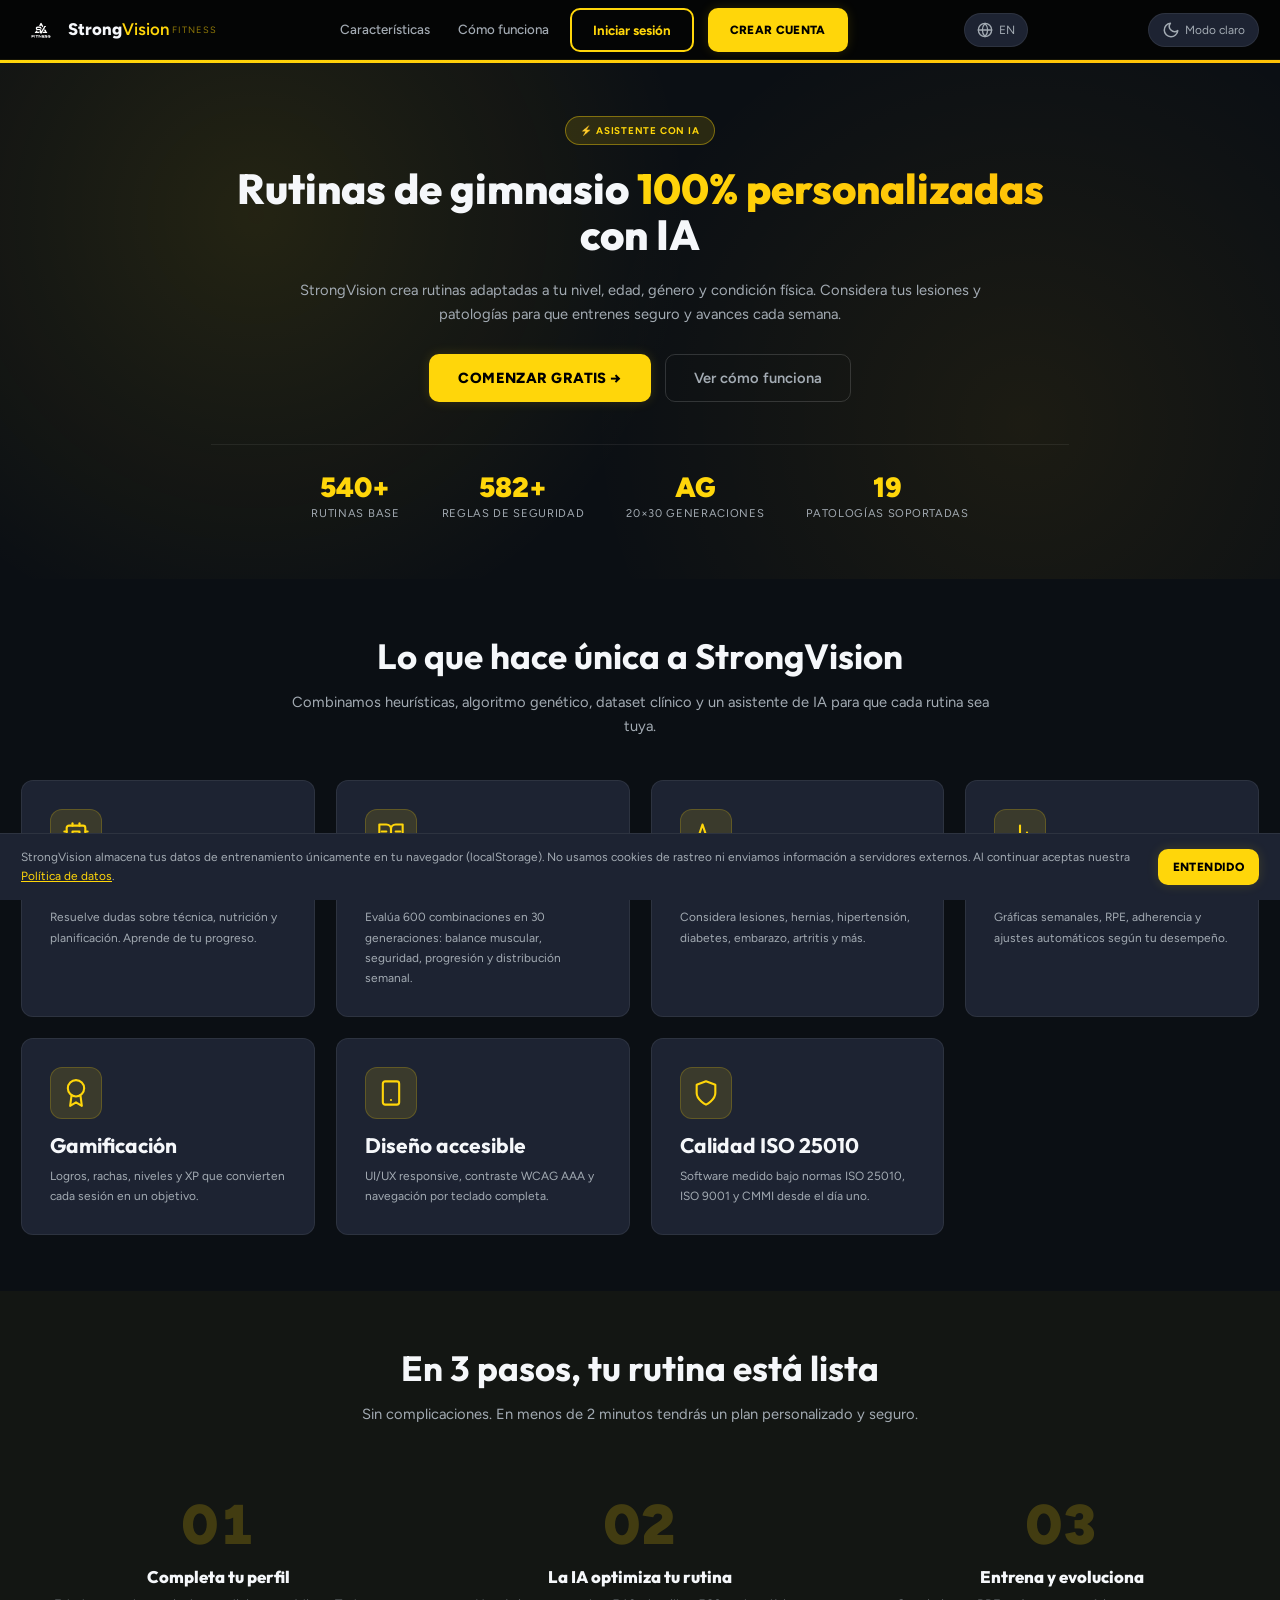
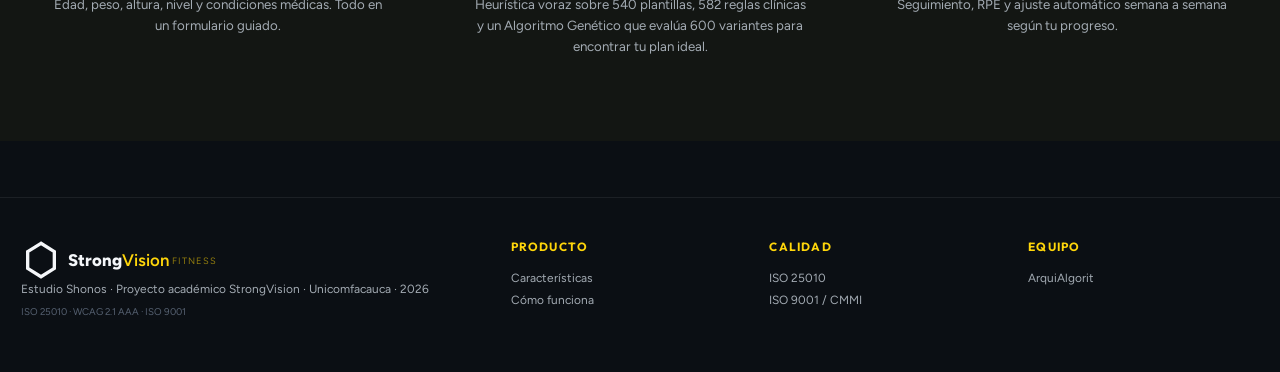
==== pages/entrenamiento.html @ 5ed9fb37 "feat: StrongVision v1.1" ====
﻿<!DOCTYPE html>
<html lang="es" data-theme="dark">
<head>
    <meta charset="UTF-8">
    <script>try{var t=localStorage.getItem('sv-theme');if(t)document.documentElement.setAttribute('data-theme',t);}catch(e){}</script>
    <meta name="viewport" content="width=device-width, initial-scale=1.0">
    <title>Entrenar - StrongVision</title>
    <link rel="stylesheet" href="../css/styles.css">
    <link rel="stylesheet" href="../css/auth.css">
    <link rel="stylesheet" href="../css/dashboard.css">
    <link rel="stylesheet" href="../css/gym-bg.css">
    <meta name="theme-color" content="#0D0D0D">
    <link rel="manifest" href="../manifest.json">
    <link rel="preconnect" href="https://fonts.googleapis.com">
    <link rel="preconnect" href="https://fonts.gstatic.com" crossorigin>
    <link href="https://fonts.googleapis.com/css2?family=Outfit:wght@400;500;600;700;800;900&family=Figtree:wght@400;500;600;700&display=swap" rel="stylesheet">
</head>
<body class="app-body workout-page">
    <!-- Gym background slideshow — consistent with all app pages -->
    <div id="dash-bg">
        <div class="dbg-overlay"></div>
    </div>

    <!-- Training background slideshow — activo solo durante sesión de entrenamiento -->
    <div id="training-bg">
        <div class="trbg-overlay"></div>
    </div>

    <!-- Topbar exclusivo del modo entrenamiento -->
    <div id="workout-topbar">
        <div class="wt-brand">
            <img src="../images/SV_Fitness_white.png" alt="StrongVision" class="wt-logo">
        </div>
        <div id="wtProgress" class="wt-progress"></div>
        <button class="wt-exit-btn" onclick="salirModoWorkout()">
            <svg width="14" height="14" viewBox="0 0 24 24" fill="none" stroke="currentColor" stroke-width="2.5" stroke-linecap="round" stroke-linejoin="round"><line x1="18" y1="6" x2="6" y2="18"/><line x1="6" y1="6" x2="18" y2="18"/></svg>
            Salir
        </button>
    </div>

    <a href="#main-content" class="skip-link">Saltar al contenido principal</a>
    <button id="sidebarToggle" onclick="toggleSidebar()" aria-label="Abrir menú lateral" style="display:none;position:fixed;top:14px;left:14px;z-index:70;width:40px;height:40px;background:var(--surface);border:1px solid var(--border);border-radius:10px;align-items:center;justify-content:center;flex-direction:column;gap:5px;cursor:pointer;">
        <span style="width:18px;height:2px;background:var(--t1);border-radius:1px;display:block;"></span>
        <span style="width:18px;height:2px;background:var(--t1);border-radius:1px;display:block;"></span>
        <span style="width:18px;height:2px;background:var(--t1);border-radius:1px;display:block;"></span>
    </button>
    <aside class="sidebar" id="sidebar">
        <a href="../index.html" class="sb-logo" aria-label="Inicio StrongVision">
            <img src="../images/SV_Fitness_white.png" alt="StrongVision" class="sb-logo-img">
        </a>
        <nav class="sb-nav" aria-label="Menú principal">
            <a href="dashboard.html" class="nav-item"><span class="nav-icon"><svg width="16" height="16" viewBox="0 0 24 24" fill="none" stroke="currentColor" stroke-width="2" stroke-linecap="round" stroke-linejoin="round"><path d="M3 9l9-7 9 7v11a2 2 0 0 1-2 2H5a2 2 0 0 1-2-2z"/><polyline points="9 22 9 12 15 12 15 22"/></svg></span> Inicio</a>
            <a href="rutina.html" class="nav-item"><span class="nav-icon"><svg width="16" height="16" viewBox="0 0 24 24" fill="none" stroke="currentColor" stroke-width="2" stroke-linecap="round" stroke-linejoin="round"><rect x="3" y="3" width="7" height="7" rx="1"/><rect x="14" y="3" width="7" height="7" rx="1"/><rect x="14" y="14" width="7" height="7" rx="1"/><rect x="3" y="14" width="7" height="7" rx="1"/></svg></span> Rutina</a>
            <a href="entrenamiento.html" class="nav-item active"><span class="nav-icon"><svg width="16" height="16" viewBox="0 0 24 24" fill="none" stroke="currentColor" stroke-width="2" stroke-linecap="round" stroke-linejoin="round"><polygon points="13 2 3 14 12 14 11 22 21 10 12 10 13 2"/></svg></span> Entrenar</a>
            <a href="progreso.html" class="nav-item"><span class="nav-icon"><svg width="16" height="16" viewBox="0 0 24 24" fill="none" stroke="currentColor" stroke-width="2" stroke-linecap="round" stroke-linejoin="round"><polyline points="22 12 18 12 15 21 9 3 6 12 2 12"/></svg></span> Progreso</a>
            <a href="biblioteca.html" class="nav-item"><span class="nav-icon"><svg width="16" height="16" viewBox="0 0 24 24" fill="none" stroke="currentColor" stroke-width="2" stroke-linecap="round" stroke-linejoin="round"><path d="M2 3h6a4 4 0 0 1 4 4v14a3 3 0 0 0-3-3H2z"/><path d="M22 3h-6a4 4 0 0 0-4 4v14a3 3 0 0 1 3-3h7z"/></svg></span> Biblioteca</a>
            <a href="admin.html" class="nav-item admin-only-link" style="display:none"><span class="nav-icon"><svg width="16" height="16" viewBox="0 0 24 24" fill="none" stroke="currentColor" stroke-width="2" stroke-linecap="round" stroke-linejoin="round"><path d="M12 22s8-4 8-10V5l-8-3-8 3v7c0 6 8 10 8 10z"/></svg></span> Admin</a>
        </nav>
        <div class="sb-footer">
            <div class="user-row" onclick="window.location='mi-cuenta.html'" role="button" tabindex="0">
                <div class="u-avatar"><span id="avatarLetter">U</span></div>
                <div class="u-info">
                    <div class="u-name" id="sidebarUserName">Usuario</div>
                    <div class="u-role">Ver perfil</div>
                </div>
                <span class="u-chev" aria-hidden="true">▾</span>
            </div>
        </div>
    </aside>
    <div class="app-main">
        <header class="app-topbar">
            <div class="tb-left">
                <h1 id="pageTitle">Entrenar</h1>
            </div>
            <div class="tb-right">
                <button class="theme-btn" onclick="toggleTheme()" aria-label="Cambiar tema">
                    <span id="themeIcon"><svg xmlns="http://www.w3.org/2000/svg" width="18" height="18" viewBox="0 0 24 24" fill="none" stroke="currentColor" stroke-width="2" stroke-linecap="round" stroke-linejoin="round"><path d="M21 12.79A9 9 0 1 1 11.21 3 7 7 0 0 0 21 12.79z"/></svg></span>
                    <span id="themeLabel">Modo claro</span>
                </button>
                <div class="notif-btn" aria-label="Notificaciones"><svg xmlns="http://www.w3.org/2000/svg" width="18" height="18" viewBox="0 0 24 24" fill="none" stroke="currentColor" stroke-width="2" stroke-linecap="round" stroke-linejoin="round"><path d="M18 8A6 6 0 0 0 6 8c0 7-3 9-3 9h18s-3-2-3-9"/><path d="M13.73 21a2 2 0 0 1-3.46 0"/></svg><span class="notif-dot" aria-hidden="true"></span></div>
                <div class="user-menu">
                    <div class="tb-avatar" id="userAvatar" aria-haspopup="true" aria-expanded="false" aria-label="Menú de usuario" style="cursor:pointer;">U</div>
                    <div class="user-dropdown" id="userDropdown" role="menu">
                        <a href="mi-cuenta.html" role="menuitem"><svg width="14" height="14" viewBox="0 0 24 24" fill="none" stroke="currentColor" stroke-width="2" stroke-linecap="round" stroke-linejoin="round"><path d="M20 21v-2a4 4 0 0 0-4-4H8a4 4 0 0 0-4 4v2"/><circle cx="12" cy="7" r="4"/></svg> Mi perfil</a>
                        <a href="logros.html" role="menuitem"><svg width="14" height="14" viewBox="0 0 24 24" fill="none" stroke="currentColor" stroke-width="2" stroke-linecap="round" stroke-linejoin="round"><circle cx="12" cy="8" r="6"/><path d="M15.477 12.89L17 22l-5-3-5 3 1.523-9.11"/></svg> Mis logros</a>
                        <a href="ajustes.html" role="menuitem"><svg width="14" height="14" viewBox="0 0 24 24" fill="none" stroke="currentColor" stroke-width="2" stroke-linecap="round" stroke-linejoin="round"><circle cx="12" cy="12" r="3"/><path d="M19.4 15a1.65 1.65 0 0 0 .33 1.82l.06.06a2 2 0 0 1-2.83 2.83l-.06-.06a1.65 1.65 0 0 0-1.82-.33 1.65 1.65 0 0 0-1 1.51V21a2 2 0 0 1-4 0v-.09A1.65 1.65 0 0 0 9 19.4a1.65 1.65 0 0 0-1.82.33l-.06.06a2 2 0 0 1-2.83-2.83l.06-.06A1.65 1.65 0 0 0 4.68 15a1.65 1.65 0 0 0-1.51-1H3a2 2 0 0 1 0-4h.09A1.65 1.65 0 0 0 4.6 9a1.65 1.65 0 0 0-.33-1.82l-.06-.06a2 2 0 0 1 2.83-2.83l.06.06A1.65 1.65 0 0 0 9 4.68a1.65 1.65 0 0 0 1-1.51V3a2 2 0 0 1 4 0v.09a1.65 1.65 0 0 0 1 1.51 1.65 1.65 0 0 0 1.82-.33l.06-.06a2 2 0 0 1 2.83 2.83l-.06.06A1.65 1.65 0 0 0 19.4 9a1.65 1.65 0 0 0 1.51 1H21a2 2 0 0 1 0 4h-.09a1.65 1.65 0 0 0-1.51 1z"/></svg> Ajustes</a>
                        <a href="admin.html" class="admin-only-link" style="display:none" role="menuitem"><svg width="14" height="14" viewBox="0 0 24 24" fill="none" stroke="currentColor" stroke-width="2" stroke-linecap="round" stroke-linejoin="round"><path d="M12 22s8-4 8-10V5l-8-3-8 3v7c0 6 8 10 8 10z"/></svg> Panel Admin</a>
                        <hr>
                        <button class="danger" onclick="cerrarSesionApp()" role="menuitem"><svg width="14" height="14" viewBox="0 0 24 24" fill="none" stroke="currentColor" stroke-width="2" stroke-linecap="round" stroke-linejoin="round"><path d="M9 21H5a2 2 0 0 1-2-2V5a2 2 0 0 1 2-2h4"/><polyline points="16 17 21 12 16 7"/><line x1="21" y1="12" x2="9" y2="12"/></svg> Cerrar sesión</button>
                    </div>
                </div>
            </div>
        </header>
    <main id="main-content" class="page-container">

        <div id="sinRutinaScreen" class="card" style="display:none;">
            <div class="empty-state">
                <div class="icon">💪</div>
                <h3>Aún no tienes una rutina</h3>
                <p>Genera tu rutina personalizada para empezar a entrenar.</p>
                <a href="rutina.html" class="btn btn-primary">Generar rutina</a>
            </div>
        </div>

        <div id="seleccionScreen" style="display:none;">
            <div class="sel-header">
                <h1 class="sel-title">Selecciona tu sesión</h1>
                <p class="sel-sub">Elige el día que quieres entrenar hoy</p>
            </div>
            <div id="diasSeleccion"></div>
        </div>

        <div id="previaScreen" class="card training-screen" style="display:none;">
            <!-- Encabezado centrado -->
            <div class="prev-hdr">
                <h1 id="previaTitulo">Día 1 - Pecho + Brazo</h1>
                <p id="previaSubtitulo" class="card-subtitle"></p>
            </div>
            <!-- Cuerpo en 2 columnas -->
            <div class="prev-grid">
                <!-- Izquierda: calentamiento + botones -->
                <div class="prev-col-left">
                    <div class="prev-warmup">
                        <div class="prev-warmup-hdr">
                            <div class="prev-warmup-ico">
                                <svg width="16" height="16" viewBox="0 0 24 24" fill="none" stroke="currentColor" stroke-width="2.5" stroke-linecap="round" stroke-linejoin="round"><polygon points="13 2 3 14 12 14 11 22 21 10 12 10 13 2"/></svg>
                            </div>
                            <div style="flex:1;">
                                <div class="prev-warmup-title" id="warmupTitle">Calentamiento</div>
                                <div class="prev-warmup-sub" id="warmupSub">5 – 10 min antes de empezar</div>
                            </div>
                            <span id="warmupProgress">0 / 0</span>
                        </div>
                        <ul class="checklist" id="calentamientoCheck"></ul>
                        <div id="warmupHint">
                            <svg width="12" height="12" viewBox="0 0 24 24" fill="none" stroke="currentColor" stroke-width="2.5" stroke-linecap="round" stroke-linejoin="round"><rect x="3" y="11" width="18" height="11" rx="2"/><path d="M7 11V7a5 5 0 0 1 10 0v4"/></svg>
                            <span id="warmupHintText"></span>
                        </div>
                    </div>
                    <div class="prev-actions">
                        <button class="btn btn-primary btn-lg" id="btnEmpezar" disabled style="opacity:0.45;cursor:not-allowed;">
                            <span id="btnEmpezarLabel">¡Listo! Empecemos</span>
                            <svg width="16" height="16" viewBox="0 0 24 24" fill="none" stroke="currentColor" stroke-width="2.5" stroke-linecap="round" stroke-linejoin="round"><polyline points="9 18 15 12 9 6"/></svg>
                        </button>
                        <button class="btn btn-ghost" id="btnVolverSeleccion" onclick="volverASeleccion()">
                            <svg width="14" height="14" viewBox="0 0 24 24" fill="none" stroke="currentColor" stroke-width="2.2" stroke-linecap="round" stroke-linejoin="round"><polyline points="15 18 9 12 15 6"/></svg>
                            <span id="btnVolverLabel">Volver a la selección</span>
                        </button>
                    </div>
                </div>
                <!-- Derecha: lista de ejercicios -->
                <div class="prev-col-right">
                    <div class="prev-section-hdr">
                        <span class="lbl">Ejercicios de la sesión</span>
                        <div class="sep"></div>
                        <span class="cnt" id="prevEjCount">0</span>
                    </div>
                    <div id="ejerciciosPreviewLista"></div>
                </div>
            </div>
        </div>

        <div id="ejercicioScreen" class="card training-screen" style="display:none;">
            <!-- Header: contador + grupo + barra abajo como separador -->
            <div class="ej-hdr">
                <div class="ej-hdr-row">
                    <span class="ej-counter" id="counterEjercicio">Ejercicio 1 de 7</span>
                    <span class="ej-grupo-pill" id="grupoEjercicio">PECHO</span>
                </div>
                <div class="ej-progress-track"><div id="progressBar" style="width:0%"></div></div>
            </div>
            <!-- Cuerpo con padding propio -->
            <div class="ej-body">
                <h2 class="training-exercise-name" id="nombreEjercicio">Press de banca</h2>
                <div class="training-meta">
                    <div class="training-meta-item">
                        <div class="label">Series</div>
                        <div class="value" id="metaSeries">4</div>
                    </div>
                    <div class="training-meta-item">
                        <div class="label">Reps</div>
                        <div class="value" id="metaReps">8-12</div>
                    </div>
                    <div class="training-meta-item">
                        <div class="label">Descanso</div>
                        <div class="value" id="metaDescanso">90s</div>
                    </div>
                </div>
                <div class="training-tecnica" id="tecnicaTexto">
                    Técnica: ejecuta con control en fase excéntrica y respiración coordinada.
                </div>
                <div id="serieRegistro">
                    <h3>Serie <span id="serieActual">1</span> de <span id="serieTotal">4</span></h3>
                    <div class="form-row">
                        <div class="form-group">
                            <label for="inputReps">Reps realizadas</label>
                            <input type="number" id="inputReps" min="1" max="50" value="10">
                            <small class="field-hint" id="repsHint">Rango: 1 – 50 reps</small>
                        </div>
                        <div class="form-group">
                            <label for="inputPeso">Peso (kg)</label>
                            <input type="number" id="inputPeso" min="0" max="500" step="0.5" value="0">
                            <small class="field-hint" id="pesoEjHint">Rango: 0 – 500 kg</small>
                        </div>
                    </div>
                </div>
                <div class="training-actions">
                    <button class="btn btn-primary btn-lg" id="btnSerieCompleta">✓ Serie completada</button>
                    <button class="btn btn-secondary" id="btnVerTecnica">Ver técnica detallada</button>
                    <button class="btn btn-ghost" id="btnMolestia" style="color: var(--color-warning);">¿Sientes molestia?</button>
                    <button class="btn btn-ghost" id="btnSaltarEjercicio" style="opacity:0.6;">Saltar ejercicio</button>
                </div>
            </div>
        </div>

        <div id="descansoScreen" class="card training-screen rest-screen" style="display:none;">
            <div class="dia-num" style="color: var(--color-success);">DESCANSO</div>
            <h2 class="training-exercise-name">Recupera el aliento</h2>
            <div class="timer-display" id="timerDisplay">01:30</div>
            <p style="color: var(--color-text-muted);">Próxima serie / ejercicio cuando estés listo.</p>
            <div class="training-actions">
                <button class="btn btn-primary btn-lg" id="btnSaltarDescanso">Saltar descanso →</button>
                <button class="btn btn-ghost" id="btnAgregarTiempo">+30 segundos</button>
            </div>
        </div>

        <div id="resumenScreen" class="card training-screen" style="display:none;">
            <div class="res-trophy">
                <svg width="56" height="56" viewBox="0 0 24 24" fill="none" stroke="currentColor" stroke-width="1.5" stroke-linecap="round" stroke-linejoin="round">
                    <path d="M6 9H4a2 2 0 0 1-2-2V5a2 2 0 0 1 2-2h2"/>
                    <path d="M18 9h2a2 2 0 0 0 2-2V5a2 2 0 0 0-2-2h-2"/>
                    <path d="M6 3h12v7a6 6 0 0 1-12 0V3z"/>
                    <path d="M12 16v4"/>
                    <path d="M8 20h8"/>
                </svg>
            </div>
            <h1>¡Sesión completada!</h1>
            <p style="color: var(--color-text-muted); margin-bottom: var(--sp-xl);">Excelente trabajo. Aquí está tu resumen.</p>
            <div style="display: grid; grid-template-columns: repeat(auto-fit, minmax(140px, 1fr)); gap: var(--sp-md); margin-bottom: var(--sp-xl);">
                <div class="stat-card">
                    <div class="stat-label">Ejercicios</div>
                    <div class="stat-value"><span id="resEjercicios">0</span><small>/<span id="resTotal">0</span></small></div>
                </div>
                <div class="stat-card">
                    <div class="stat-label">Tiempo total</div>
                    <div class="stat-value" id="resTiempo">0<small>min</small></div>
                </div>
                <div class="stat-card">
                    <div class="stat-label">Calorías estimadas</div>
                    <div class="stat-value" id="resCalorias">0</div>
                </div>
                <div class="stat-card">
                    <div class="stat-label">XP ganada</div>
                    <div class="stat-value" id="resXP">+0</div>
                </div>
            </div>
            <div class="form-group" style="text-align: left; max-width: 500px; margin: 0 auto var(--sp-md);">
                <label>¿Cómo te sentiste? (RPE 1-10)</label>
                <div style="display: flex; gap: 4px; margin-top: 8px;">
                    <button type="button" class="rpe-btn" data-rpe="1">1</button>
                    <button type="button" class="rpe-btn" data-rpe="2">2</button>
                    <button type="button" class="rpe-btn" data-rpe="3">3</button>
                    <button type="button" class="rpe-btn" data-rpe="4">4</button>
                    <button type="button" class="rpe-btn" data-rpe="5">5</button>
                    <button type="button" class="rpe-btn" data-rpe="6">6</button>
                    <button type="button" class="rpe-btn" data-rpe="7">7</button>
                    <button type="button" class="rpe-btn" data-rpe="8">8</button>
                    <button type="button" class="rpe-btn" data-rpe="9">9</button>
                    <button type="button" class="rpe-btn" data-rpe="10">10</button>
                </div>
                <small class="hint">1 = muy fácil, 5 = moderado, 10 = al límite</small>
            </div>
            <div id="logroDesbloqueado" style="display:none;" class="alert success">
                <span class="icon">🏆</span>
                <div class="alert-content">
                    <strong>¡Logro desbloqueado!</strong>
                    <small id="logroTexto">-</small>
                </div>
            </div>
            <div class="training-actions">
                <button class="btn btn-primary btn-lg" id="btnFinalizar">Guardar y volver al inicio</button>
            </div>
        </div>
    </main>
    </div><!-- /app-main -->

    <div id="tecnicaModal" class="modal" role="dialog" aria-hidden="true">
        <div class="modal-overlay" onclick="cerrarTecnica()"></div>
        <div class="modal-content" role="document">
            <button class="modal-close" onclick="cerrarTecnica()">×</button>
            <h2 id="tecnicaTitulo">Técnica</h2>
            <div id="tecnicaContenido" style="line-height: 1.7;"></div>
        </div>
    </div>

    <div id="molestiaModal" class="modal" role="dialog" aria-hidden="true">
        <div class="modal-overlay" onclick="cerrarMolestia()"></div>
        <div class="modal-content" role="document">
            <button class="modal-close" onclick="cerrarMolestia()">×</button>
            <h2>Reportar molestia</h2>
            <p class="modal-sub">Indica la zona donde sientes molestia. Adaptaremos tu rutina.</p>
            <div class="form-group">
                <label>Zona afectada</label>
                <div class="radio-group" id="zonasMolestia">
                    <label class="radio-pill"><input type="radio" name="zona" value="lumbar"><span>Lumbar</span></label>
                    <label class="radio-pill"><input type="radio" name="zona" value="cervical"><span>Cervical</span></label>
                    <label class="radio-pill"><input type="radio" name="zona" value="hombro"><span>Hombro</span></label>
                    <label class="radio-pill"><input type="radio" name="zona" value="codo"><span>Codo</span></label>
                    <label class="radio-pill"><input type="radio" name="zona" value="muñeca"><span>Muñeca</span></label>
                    <label class="radio-pill"><input type="radio" name="zona" value="rodilla"><span>Rodilla</span></label>
                    <label class="radio-pill"><input type="radio" name="zona" value="cadera"><span>Cadera</span></label>
                    <label class="radio-pill"><input type="radio" name="zona" value="tobillo"><span>Tobillo</span></label>
                </div>
            </div>
            <div style="display: flex; gap: var(--sp-sm); margin-top: var(--sp-md);">
                <button class="btn btn-primary" id="confirmarMolestia">Confirmar y adaptar</button>
                <button class="btn btn-secondary" onclick="cerrarMolestia()">Cancelar</button>
            </div>
        </div>
    </div>

    <!-- Modal: confirmación in-app (reemplaza confirm() nativo) -->
    <div id="confirmModal" class="modal" role="dialog" aria-hidden="true">
        <div class="modal-overlay" onclick="confirmarNo()"></div>
        <div class="modal-content confirm-modal-box" role="document">
            <div class="confirm-icon-wrap" id="confirmIconWrap">
                <svg width="26" height="26" viewBox="0 0 24 24" fill="none" stroke="currentColor" stroke-width="2" stroke-linecap="round" stroke-linejoin="round"><circle cx="12" cy="12" r="10"/><line x1="12" y1="8" x2="12" y2="12"/><line x1="12" y1="16" x2="12.01" y2="16"/></svg>
            </div>
            <h3 id="confirmTitle" style="margin:0 0 .35rem;font-size:1.05rem;">¿Saltar ejercicio?</h3>
            <p id="confirmMsg" class="modal-sub" style="margin:0 0 1.5rem;font-size:.875rem;">Se registrará como omitido.</p>
            <div style="display:flex;gap:.75rem;">
                <button class="btn btn-secondary" onclick="confirmarNo()" style="flex:1;">Cancelar</button>
                <button class="btn btn-primary" id="confirmYesBtn" style="flex:1;">Confirmar</button>
            </div>
        </div>
    </div>

    <div id="toast" class="toast" role="status" aria-live="polite"></div>

    <style>
        /* ===== TRAINING BACKGROUND SLIDESHOW ===== */
        #training-bg {
            position: fixed;
            inset: 0;
            z-index: 2;
            overflow: hidden;
            opacity: 0;
            transition: opacity 1.8s ease;
            pointer-events: none;
        }
        body.training-bg-active #training-bg { opacity: 1; }

        .trbg-slide {
            position: absolute;
            inset: 0;
            background-size: cover;
            background-position: center;
            opacity: 0;
            transition: opacity 2.8s ease-in-out;
            transform: scale(1.07);
        }
        .trbg-slide.active {
            opacity: 1;
            animation: trbgZoom 22s ease-in-out forwards;
        }
        @keyframes trbgZoom {
            from { transform: scale(1.07); }
            to   { transform: scale(1.0); }
        }
        .trbg-overlay {
            position: absolute;
            inset: 0;
            background: linear-gradient(
                to bottom,
                rgba(4,4,12,0.70) 0%,
                rgba(4,4,12,0.80) 55%,
                rgba(4,4,12,0.93) 100%
            );
        }

        /* Durante sesión activa: app-main transparente para ver el fondo */
        body.workout-mode .app-main {
            background: transparent !important;
        }
        body.training-bg-active #main-content {
            background: transparent !important;
        }

        /* Training screens → vidrio oscuro sobre las imágenes */
        body.training-bg-active .training-screen {
            background: rgba(4,4,12,0.60) !important;
            backdrop-filter: blur(22px) !important;
            -webkit-backdrop-filter: blur(22px) !important;
            border: 1px solid rgba(255,255,255,0.09) !important;
        }
        /* En workout-mode la card ya es glass; ajustamos opacidad */
        body.workout-mode.training-bg-active .training-screen {
            background: rgba(4,4,12,0.55) !important;
        }

        .rpe-btn { flex:1; min-width:36px; padding:0.5rem; background:var(--color-bg-deep); border:1px solid var(--color-border); border-radius:var(--radius-sm); color:var(--color-text); font-weight:600; transition:all var(--transition-fast); }
        .rpe-btn:hover { border-color: var(--color-primary); }
        .rpe-btn.selected { background:var(--gradient-brand); color:var(--color-text-on-light); border-color:var(--color-primary); }

        /* ===== LAYOUT BASE ===== */
        #main-content { padding: 0; overflow: auto; }

        .training-screen {
            max-width: 100%;
            margin: 0;
            min-height: calc(100vh - 60px);
            padding: 2.5rem 3rem;
            display: flex;
            flex-direction: column;
            align-items: center;
        }

        .training-screen > * { width: 100%; max-width: 640px; }
        .training-screen > h1,
        .training-screen > h2,
        .training-screen > p,
        .training-screen > .card-subtitle { text-align: center; }

        /* ===== PANTALLA PREVIA — layout 2 columnas ===== */
        #previaScreen {
            align-items: stretch;
            padding: 2rem 2.5rem;
            gap: 0;
            justify-content: flex-start;
            min-height: calc(100vh - 60px);
        }
        #previaScreen > * { max-width: none; width: 100%; }

        /* Encabezado centrado */
        .prev-hdr {
            text-align: center;
            padding-bottom: 1.4rem;
            margin-bottom: 1.5rem;
            border-bottom: 1px solid rgba(255,255,255,0.07);
        }
        .prev-hdr h1 { font-size: 1.8rem; font-weight: 800; margin-bottom: 0.2rem; }
        .prev-hdr .card-subtitle { color: rgba(255,255,255,0.42); font-size: 0.88rem; }

        /* Grid 2 columnas */
        .prev-grid {
            display: grid;
            grid-template-columns: 1fr 1.5fr;
            gap: 2rem;
            align-items: start;
        }

        /* Columna izquierda */
        .prev-col-left { display: flex; flex-direction: column; gap: 1.2rem; }

        /* Bloque de calentamiento */
        .prev-warmup {
            background: rgba(255,255,255,0.04);
            border: 1px solid rgba(255,255,255,0.08);
            border-radius: 14px;
            padding: 1.1rem 1.15rem;
            backdrop-filter: blur(12px);
        }
        .prev-warmup-hdr {
            display: flex;
            align-items: center;
            gap: 0.75rem;
            margin-bottom: 0.85rem;
        }
        .prev-warmup-ico {
            width: 34px; height: 34px;
            background: rgba(255,214,10,0.1);
            border: 1px solid rgba(255,214,10,0.22);
            border-radius: 9px;
            display: flex; align-items: center; justify-content: center;
            color: var(--y);
            flex-shrink: 0;
        }
        .prev-warmup-title {
            font-size: 0.87rem;
            font-weight: 700;
            color: var(--t1);
            line-height: 1.2;
        }
        .prev-warmup-sub {
            font-size: 0.7rem;
            color: rgba(255,255,255,0.35);
            margin-top: 2px;
        }
        /* Checklist items dentro del warmup */
        .prev-warmup .checklist {
            margin: 0;
            padding: 0.6rem 0 0;
            list-style: none;
            display: flex;
            flex-direction: column;
            gap: 0.3rem;
            border-top: 1px solid rgba(255,255,255,0.07);
        }
        .prev-warmup .checklist li {
            display: flex;
            align-items: center;
            gap: 0.75rem;
            padding: 0.6rem 0.65rem;
            border-radius: 10px;
            cursor: pointer;
            font-size: 0.82rem;
            font-weight: 500;
            color: rgba(255,255,255,0.75);
            border: 1px solid transparent;
            transition: background 0.15s, border-color 0.15s, color 0.2s;
            user-select: none;
        }
        .prev-warmup .checklist li:hover {
            background: rgba(255,255,255,0.05);
            border-color: rgba(255,255,255,0.07);
        }
        .prev-warmup .checklist li::before {
            content: '';
            width: 19px; height: 19px;
            border: 2px solid rgba(255,255,255,0.22);
            border-radius: 50%;
            flex-shrink: 0;
            transition: all 0.2s ease;
            background: transparent;
            display: inline-block;
        }
        .prev-warmup .checklist li.done {
            color: rgba(255,255,255,0.55);
            background: rgba(34,197,94,0.06);
            border-color: rgba(34,197,94,0.18);
            text-decoration: none;
        }
        .prev-warmup .checklist li.done::before {
            content: '✓';
            font-size: 11px;
            font-weight: 900;
            color: #fff;
            text-align: center;
            line-height: 15px;
            border-color: #22c55e;
            background: #22c55e;
        }
        /* Hint debajo del checklist */
        #warmupHint {
            display: flex;
            align-items: center;
            gap: 6px;
            font-size: 0.69rem;
            color: rgba(255,214,10,0.72);
            margin-top: 8px;
            padding: 6px 10px;
            background: rgba(255,214,10,0.06);
            border: 1px solid rgba(255,214,10,0.15);
            border-radius: 8px;
        }
        /* Progreso warm-up */
        #warmupProgress {
            font-size: 0.67rem;
            font-weight: 700;
            color: rgba(255,255,255,0.35);
            margin-left: auto;
            letter-spacing: 0.04em;
        }
        /* Botón bloqueado — gris hasta completar warm-up */
        #btnEmpezar:disabled {
            background: rgba(255,255,255,0.1) !important;
            color: rgba(255,255,255,0.3) !important;
            border-color: rgba(255,255,255,0.1) !important;
            cursor: not-allowed;
            pointer-events: none;
            box-shadow: none !important;
        }
        /* Botón desbloqueado — amarillo vivo */
        #btnEmpezar:not(:disabled) {
            background: #FFE600 !important;
            color: #000 !important;
            filter: brightness(1.08);
            box-shadow: 0 4px 18px rgba(255,230,0,0.38) !important;
            animation: btnUnlock 0.3s cubic-bezier(0.34,1.56,0.64,1);
        }
        @keyframes btnUnlock {
            0%   { transform: scale(0.95); }
            70%  { transform: scale(1.03); }
            100% { transform: scale(1); }
        }
        /* Light mode — gris más visible */
        [data-theme="light"] #btnEmpezar:disabled {
            background: rgba(0,0,0,0.07) !important;
            color: rgba(0,0,0,0.25) !important;
            border-color: rgba(0,0,0,0.07) !important;
        }

        /* Botones acción */
        .prev-actions { display: flex; flex-direction: column; gap: 0.6rem; }
        .prev-actions .btn {
            width: 100%;
            display: flex;
            align-items: center;
            justify-content: center;
            gap: 0.5rem;
        }

        /* Columna derecha */
        .prev-col-right { display: flex; flex-direction: column; gap: 0.5rem; }

        /* Cabecera sección ejercicios */
        .prev-section-hdr {
            display: flex;
            align-items: center;
            gap: 0.65rem;
            margin-bottom: 0.4rem;
        }
        .prev-section-hdr span.lbl {
            font-size: 0.7rem;
            font-weight: 700;
            text-transform: uppercase;
            letter-spacing: 0.1em;
            color: rgba(255,255,255,0.38);
            white-space: nowrap;
        }
        .prev-section-hdr .sep { flex: 1; height: 1px; background: rgba(255,255,255,0.07); }
        .prev-section-hdr .cnt {
            font-size: 0.67rem;
            font-weight: 700;
            color: var(--y);
            background: rgba(255,214,10,0.1);
            border: 1px solid rgba(255,214,10,0.22);
            border-radius: 20px;
            padding: 1px 9px;
        }

        /* Lista ejercicios con scroll suave */
        #ejerciciosPreviewLista {
            display: flex;
            flex-direction: column;
            gap: 0.38rem;
            max-height: 60vh;
            overflow-y: auto;
            padding-right: 4px;
        }
        #ejerciciosPreviewLista::-webkit-scrollbar { width: 3px; }
        #ejerciciosPreviewLista::-webkit-scrollbar-track { background: transparent; }
        #ejerciciosPreviewLista::-webkit-scrollbar-thumb { background: rgba(255,255,255,0.13); border-radius: 2px; }

        /* Card ejercicio */
        .prev-ej-card {
            display: flex;
            align-items: center;
            gap: 0.85rem;
            background: rgba(255,255,255,0.03);
            border: 1px solid rgba(255,255,255,0.07);
            border-radius: 12px;
            padding: 0.7rem 0.9rem;
            transition: background 0.18s, border-color 0.18s;
        }
        .prev-ej-card:hover { background: rgba(255,255,255,0.055); border-color: rgba(255,255,255,0.12); }
        .prev-ej-num {
            width: 26px; height: 26px;
            border-radius: 7px;
            background: rgba(255,214,10,0.09);
            border: 1px solid rgba(255,214,10,0.2);
            color: var(--y);
            font-size: 0.67rem; font-weight: 800;
            display: flex; align-items: center; justify-content: center;
            flex-shrink: 0;
        }
        .prev-ej-body { flex: 1; min-width: 0; }
        .prev-ej-name {
            font-size: 0.84rem; font-weight: 600; color: var(--t1);
            white-space: nowrap; overflow: hidden; text-overflow: ellipsis;
            line-height: 1.3;
        }
        .prev-ej-group { font-size: 0.67rem; color: rgba(255,255,255,0.3); margin-top: 1px; text-transform: capitalize; }
        .prev-ej-series {
            font-size: 0.72rem; font-weight: 700; color: var(--y);
            background: rgba(255,214,10,0.08); border: 1px solid rgba(255,214,10,0.2);
            border-radius: 20px; padding: 2px 10px; white-space: nowrap; flex-shrink: 0;
        }

        @media (max-width: 820px) {
            .prev-grid { grid-template-columns: 1fr; }
            #ejerciciosPreviewLista { max-height: none; }
        }

        /* ===== PANTALLA EJERCICIO ===== */
        #ejercicioScreen {
            justify-content: flex-start;
            align-items: stretch;
            padding: 0 !important;
            overflow: hidden;
            max-width: 800px !important;
            margin: 0.75rem auto !important;
            min-height: auto !important;
        }
        /* override .training-screen > * para que header y cuerpo no se limiten a 640px */
        #ejercicioScreen > .ej-hdr,
        #ejercicioScreen > .ej-body {
            max-width: 100% !important;
            width: 100% !important;
        }

        /* Header: row de texto + barra de progreso abajo */
        .ej-hdr {
            flex-shrink: 0;
            border-bottom: 1px solid rgba(255,255,255,.08);
        }
        .ej-hdr-row {
            display: flex;
            align-items: center;
            justify-content: space-between;
            padding: 0.7rem 1.5rem;
        }
        .ej-counter {
            font-size: .8rem;
            color: rgba(255,255,255,.45);
            font-weight: 500;
            letter-spacing: .01em;
        }
        .ej-grupo-pill {
            font-size: .65rem;
            font-weight: 800;
            letter-spacing: .1em;
            color: var(--y,#FFD60A);
            background: rgba(255,214,10,.1);
            border: 1px solid rgba(255,214,10,.22);
            border-radius: 20px;
            padding: 4px 13px;
        }
        .ej-progress-track {
            height: 3px;
            background: rgba(255,255,255,.07);
        }
        .ej-progress-track > div {
            height: 100%;
            background: linear-gradient(90deg,var(--y,#FFD60A),#ffb700);
            transition: width .6s ease;
            box-shadow: 0 0 8px rgba(255,214,10,.55);
        }

        /* Cuerpo del ejercicio */
        .ej-body {
            padding: 1.1rem 2rem 1.5rem;
            display: flex;
            flex-direction: column;
            align-items: center;
        }
        .ej-body > * { width: 100%; max-width: 580px; }
        /* ===== RESUMEN TROFEO ===== */
        .res-trophy {
            width: 86px; height: 86px;
            border-radius: 50%;
            background: rgba(255,214,10,.1);
            border: 2px solid rgba(255,214,10,.3);
            display: flex; align-items: center; justify-content: center;
            color: var(--y,#FFD60A);
            margin: 0 auto 1.25rem;
            box-shadow: 0 0 32px rgba(255,214,10,.2);
            animation: trophyIn .5s cubic-bezier(.34,1.56,.64,1) both;
        }
        @keyframes trophyIn { from{transform:scale(.5);opacity:0} to{transform:scale(1);opacity:1} }
        /* ===== MODAL CONFIRM ===== */
        .confirm-modal-box {
            max-width: 360px !important;
            text-align: center;
            padding: 2rem 1.75rem 1.75rem !important;
        }
        .confirm-icon-wrap {
            width: 54px; height: 54px;
            border-radius: 50%;
            background: rgba(255,214,10,.1);
            border: 1.5px solid rgba(255,214,10,.3);
            display: flex; align-items: center; justify-content: center;
            color: var(--y,#FFD60A);
            margin: 0 auto 1rem;
        }
        .confirm-modal-box .modal-sub { color: var(--t3,rgba(255,255,255,.5)); }
        /* legacy — ya no se usa pero por si acaso */
        .training-counter { font-size: 0.78rem; color: var(--t2); margin-bottom: 0.4rem; }
        .training-exercise-name { font-size: 1.65rem; line-height: 1.2; margin: 0.2rem 0 0.75rem; }
        .training-meta { display: flex; justify-content: center; gap: 2.5rem; margin-bottom: 0.75rem; }
        .training-meta-item .label { font-size: 0.68rem; text-transform: uppercase; letter-spacing: 0.08em; color: var(--t2); margin-bottom: 0.15rem; }
        .training-meta-item .value { font-size: 1.85rem; font-weight: 800; color: var(--y); line-height: 1; }
        .training-tecnica {
            background: rgba(255,255,255,0.04);
            border-left: 3px solid rgba(255,214,10,0.35);
            border-radius: 0 8px 8px 0;
            padding: 0.55rem 0.9rem;
            font-size: 0.82rem;
            color: var(--t2);
            text-align: left;
            margin-bottom: 0.4rem;
        }

        #serieRegistro { max-width: 640px; margin-top: 0.5rem !important; }
        #serieRegistro h3 { font-size: 0.95rem; margin-bottom: 0.5rem; }
        #serieRegistro .form-row { display: grid; grid-template-columns: 1fr 1fr; gap: 0.75rem; }
        #serieRegistro input { font-size: 1.35rem; font-weight: 700; text-align: center; padding: 0.65rem; }

        .training-actions { max-width: 500px; margin: 0.9rem auto 0; gap: 0.4rem; }
        .training-actions .btn { font-size: 0.88rem; padding: 0.7rem 1.5rem; }
        .training-actions .btn-primary { font-size: 0.96rem; padding: 0.82rem 2rem; }

        #descansoScreen { justify-content: center; }
        .timer-display { font-size: 5rem; }

        .training-progress-bar {
            display: none; /* reemplazado por .ej-hdr */
            position: fixed; top: 60px; left: var(--sidebar-w, 220px);
            right: 0; height: 4px;
            background: rgba(255,255,255,0.07);
            z-index: 30;
        }
        .training-progress-bar > div {
            height: 100%;
            background: linear-gradient(90deg, var(--y), #ffb700);
            transition: width 0.6s ease;
        }

        #resumenScreen { justify-content: center; }

        #sinRutinaScreen {
            max-width: 420px;
            margin: 2rem auto;
            border-radius: var(--radius-xl);
            min-height: auto;
        }

        /* ===== PANTALLA SELECCIÓN DE DÍA ===== */
        #seleccionScreen {
            padding: 2rem 2rem;
            min-height: calc(100vh - 60px);
        }
        .sel-header { margin-bottom: 2rem; }
        .sel-title {
            font-size: 2rem;
            font-weight: 800;
            color: #fff;
            margin-bottom: 0.3rem;
            letter-spacing: -0.01em;
        }
        .sel-sub {
            font-size: 0.88rem;
            color: rgba(255,255,255,0.42);
        }
        #diasSeleccion {
            display: grid;
            grid-template-columns: repeat(auto-fill, minmax(360px, 1fr));
            gap: 1.25rem;
        }
        .dia-card {
            background: rgba(4,4,12,0.52);
            border: 1px solid rgba(255,255,255,0.09);
            border-radius: 18px;
            backdrop-filter: blur(22px);
            -webkit-backdrop-filter: blur(22px);
            padding: 1.6rem 1.75rem 1.5rem;
            cursor: pointer;
            min-height: 200px;
            display: flex;
            flex-direction: column;
            gap: 0.6rem;
            transition: transform 0.22s ease, border-color 0.22s, background 0.22s, box-shadow 0.22s;
            position: relative;
        }
        .dia-card:hover {
            transform: translateY(-5px);
            background: rgba(4,4,12,0.68);
            border-color: rgba(255,255,255,0.18);
            box-shadow: 0 16px 40px rgba(0,0,0,0.45);
        }
        .dia-card.sugerido {
            border-color: rgba(255,214,10,0.45);
            box-shadow: 0 0 0 1px rgba(255,214,10,0.1), 0 8px 30px rgba(0,0,0,0.4);
        }
        .dia-card.sugerido:hover {
            border-color: rgba(255,214,10,0.7);
            box-shadow: 0 0 0 1px rgba(255,214,10,0.2), 0 16px 40px rgba(0,0,0,0.5);
        }
        .dc-top {
            display: flex;
            align-items: center;
            justify-content: space-between;
        }
        .dc-num {
            font-size: 0.68rem;
            font-weight: 800;
            text-transform: uppercase;
            letter-spacing: 0.13em;
            color: var(--y);
        }
        .dc-badge {
            display: flex;
            align-items: center;
            gap: 0.28rem;
            font-size: 0.62rem;
            font-weight: 700;
            color: var(--y);
            background: rgba(255,214,10,0.12);
            border: 1px solid rgba(255,214,10,0.28);
            border-radius: 20px;
            padding: 2px 8px;
        }
        .dc-title {
            font-size: 1.3rem;
            font-weight: 700;
            color: #fff;
            line-height: 1.25;
            flex: 1;
        }
        .dc-stats {
            display: flex;
            gap: 1rem;
            flex-wrap: wrap;
            margin-top: auto;
            padding-top: 0.75rem;
            border-top: 1px solid rgba(255,255,255,0.07);
        }
        .dc-stat {
            display: flex;
            align-items: center;
            gap: 0.35rem;
            font-size: 0.8rem;
            color: rgba(255,255,255,0.45);
            font-weight: 500;
        }
        .dc-stat svg { flex-shrink: 0; opacity: 0.65; }
        .dc-arrow {
            position: absolute;
            right: 1.25rem;
            bottom: 1.25rem;
            opacity: 0;
            transform: translateX(-5px);
            transition: opacity 0.2s, transform 0.2s;
            color: rgba(255,255,255,0.35);
        }
        .dia-card:hover .dc-arrow { opacity: 1; transform: translateX(0); }

        /* ===== TARJETAS BLOQUEADAS ===== */
        .dia-card.locked {
            cursor: not-allowed;
            opacity: 0.55;
            filter: grayscale(0.35);
            border-color: rgba(255,255,255,0.05) !important;
            box-shadow: none !important;
        }
        .dia-card.locked:hover {
            transform: none !important;
            background: rgba(4,4,12,0.52) !important;
            border-color: rgba(255,255,255,0.05) !important;
        }
        .dc-lock-badge {
            display: flex;
            align-items: center;
            gap: 0.3rem;
            font-size: 0.60rem;
            font-weight: 700;
            text-transform: uppercase;
            letter-spacing: 0.08em;
            color: rgba(255,255,255,0.38);
            background: rgba(255,255,255,0.07);
            border: 1px solid rgba(255,255,255,0.10);
            border-radius: 20px;
            padding: 2px 8px;
        }
        .dc-title-locked {
            color: rgba(255,255,255,0.45) !important;
        }
        .dc-lock-msg {
            font-size: 0.74rem;
            color: rgba(255,255,255,0.32);
            margin-top: auto;
            padding-top: 0.4rem;
        }

        /* Light mode — tarjetas bloqueadas */
        [data-theme="light"] .dia-card.locked {
            background: rgba(235,233,228,0.38) !important;
            backdrop-filter: blur(14px) !important;
            -webkit-backdrop-filter: blur(14px) !important;
            border: 1px solid rgba(0,0,0,0.07) !important;
            box-shadow: none !important;
        }
        [data-theme="light"] .dia-card.locked:hover {
            background: rgba(235,233,228,0.38) !important;
            box-shadow: none !important;
        }
        [data-theme="light"] .dc-lock-badge {
            color: rgba(0,0,0,0.38);
            background: rgba(0,0,0,0.05);
            border-color: rgba(0,0,0,0.10);
        }
        [data-theme="light"] .dc-title-locked { color: rgba(0,0,0,0.32) !important; }
        [data-theme="light"] .dc-lock-msg {
            color: rgba(0,0,0,0.32);
            font-size: 0.73rem;
        }

        /* ===== WORKOUT TOPBAR (oculto por defecto) ===== */
        #workout-topbar {
            display: none;
            position: fixed;
            top: 0; left: 0; right: 0;
            height: 58px;
            background: rgba(6,6,14,0.94);
            backdrop-filter: blur(24px);
            -webkit-backdrop-filter: blur(24px);
            border-bottom: 1px solid rgba(255,255,255,0.07);
            z-index: 200;
            align-items: center;
            justify-content: space-between;
            padding: 0 1.5rem;
            gap: 1rem;
        }
        .wt-brand { display: flex; align-items: center; }
        .wt-logo { height: 26px; opacity: 0.9; }
        .wt-progress {
            font-size: 0.82rem;
            color: rgba(255,255,255,0.45);
            font-weight: 500;
            letter-spacing: 0.04em;
            text-align: center;
            flex: 1;
        }
        .wt-exit-btn {
            display: flex; align-items: center; gap: 0.4rem;
            background: rgba(255,255,255,0.07);
            border: 1px solid rgba(255,255,255,0.12);
            border-radius: 8px;
            color: rgba(255,255,255,0.65);
            padding: 0.38rem 0.85rem;
            font-size: 0.8rem;
            cursor: pointer;
            transition: background 0.2s, color 0.2s;
            white-space: nowrap;
        }
        .wt-exit-btn:hover { background: rgba(255,60,60,0.15); border-color: rgba(255,60,60,0.3); color: #ff6b6b; }

        /* ===== WORKOUT MODE — pantalla completa ===== */
        body.workout-mode #workout-topbar { display: flex; }
        body.workout-mode .sidebar { display: none !important; }
        body.workout-mode .app-topbar { display: none !important; }
        body.workout-mode .app-main { margin-left: 0 !important; width: 100% !important; }
        body.workout-mode #main-content {
            background: #07070e;
            min-height: 100vh;
            padding: calc(58px + 1rem) 1.5rem 1.5rem;
            display: flex;
            flex-direction: column;
            align-items: center;
            justify-content: flex-start;
        }
        /* Con imágenes activas, quitar el fondo sólido para que se vean */
        body.workout-mode.training-bg-active #main-content {
            background: transparent !important;
        }
        body.workout-mode .training-screen {
            max-width: 700px !important;
            width: 100%;
            border-radius: 20px !important;
            min-height: auto !important;
            margin: 0 !important;
            background: rgba(255,255,255,0.04) !important;
            border: 1px solid rgba(255,255,255,0.09) !important;
            backdrop-filter: blur(24px);
            -webkit-backdrop-filter: blur(24px);
            box-shadow: 0 24px 60px rgba(0,0,0,0.55);
            padding: 2.5rem !important;
        }
        body.workout-mode .training-progress-bar {
            top: 58px !important;
            left: 0 !important;
        }
        body.workout-mode #descansoScreen { justify-content: center; min-height: auto !important; }
        body.workout-mode #resumenScreen { justify-content: flex-start; }

        /* ===== LIGHT MODE ===== */
        /* Fondo de selección — gradiente ámbar/lavanda para dar vida al cristal */
        [data-theme="light"] #seleccionScreen {
            background:
                radial-gradient(ellipse at 10% 20%, rgba(245,200,0,0.13) 0%, transparent 50%),
                radial-gradient(ellipse at 90% 75%, rgba(180,160,255,0.09) 0%, transparent 50%),
                radial-gradient(ellipse at 55% 45%, rgba(200,230,255,0.07) 0%, transparent 60%);
        }

        /* Cabecera */
        [data-theme="light"] .sel-title { color: #0f0f0f; }
        [data-theme="light"] .sel-sub   { color: rgba(0,0,0,0.55); }

        /* Tarjeta base — cristal con más opacidad para legibilidad */
        [data-theme="light"] .dia-card {
            background: rgba(255,255,255,0.62);
            backdrop-filter: blur(22px) saturate(1.6);
            -webkit-backdrop-filter: blur(22px) saturate(1.6);
            border: 1px solid rgba(255,255,255,0.85);
            box-shadow:
                0 2px 0 rgba(255,255,255,0.90) inset,
                0 6px 28px rgba(0,0,0,0.09),
                0 1px 4px rgba(0,0,0,0.06);
        }
        [data-theme="light"] .dia-card:hover {
            background: rgba(255,255,255,0.82);
            backdrop-filter: blur(26px) saturate(1.8);
            -webkit-backdrop-filter: blur(26px) saturate(1.8);
            border-color: rgba(255,255,255,1);
            box-shadow:
                0 2px 0 rgba(255,255,255,1) inset,
                0 14px 40px rgba(0,0,0,0.13),
                0 2px 8px rgba(0,0,0,0.08);
        }

        /* Tarjeta sugerida — cristal ámbar */
        [data-theme="light"] .dia-card.sugerido {
            background: rgba(255,250,230,0.68);
            backdrop-filter: blur(22px) saturate(1.6);
            -webkit-backdrop-filter: blur(22px) saturate(1.6);
            border-color: rgba(245,200,0,0.65);
            box-shadow:
                0 2px 0 rgba(255,255,240,0.95) inset,
                0 6px 28px rgba(245,200,0,0.16),
                0 0 0 1px rgba(245,200,0,0.18);
        }
        [data-theme="light"] .dia-card.sugerido:hover {
            background: rgba(255,250,230,0.88);
            border-color: rgba(245,200,0,0.85);
            box-shadow:
                0 2px 0 rgba(255,255,245,1) inset,
                0 14px 36px rgba(245,200,0,0.22),
                0 0 0 1px rgba(245,200,0,0.28);
        }

        /* Texto dentro de las tarjetas */
        [data-theme="light"] .dc-num    { color: #b8920a; }
        [data-theme="light"] .dc-title  { color: #111111; font-weight: 700; }
        [data-theme="light"] .dc-stats  { border-top-color: rgba(0,0,0,0.09); }
        [data-theme="light"] .dc-stat   { color: rgba(0,0,0,0.58); font-weight: 500; }
        [data-theme="light"] .dc-stat svg { opacity: 0.55; }
        [data-theme="light"] .dc-arrow  { color: rgba(0,0,0,0.32); }
        [data-theme="light"] .dc-badge  {
            background: rgba(245,200,0,0.18);
            border-color: rgba(245,200,0,0.40);
            color: #a07808;
        }
        /* Workout topbar */
        [data-theme="light"] #workout-topbar {
            background: rgba(255,255,255,0.92);
            border-bottom-color: rgba(0,0,0,0.08);
        }
        [data-theme="light"] .wt-progress { color: rgba(0,0,0,0.48); }
        [data-theme="light"] .wt-exit-btn {
            background: rgba(0,0,0,0.04);
            border-color: rgba(0,0,0,0.12);
            color: rgba(0,0,0,0.60);
        }
        [data-theme="light"] .wt-exit-btn:hover {
            background: rgba(220,38,38,0.08);
            border-color: rgba(220,38,38,0.25);
            color: #b91c1c;
        }
        /* Workout mode — pantalla activa */
        [data-theme="light"] body.workout-mode #main-content { background: #f2f2f2; }
        [data-theme="light"] body.workout-mode .training-screen {
            background: #ffffff !important;
            border-color: rgba(0,0,0,0.09) !important;
            backdrop-filter: none;
            -webkit-backdrop-filter: none;
            box-shadow: 0 8px 32px rgba(0,0,0,0.10);
        }
        [data-theme="light"] .training-progress-bar { background: rgba(0,0,0,0.08); }
        [data-theme="light"] .training-progress-bar > div { background: #111111; }

        /* ===== PREVIA — pantalla completa, sin esquinas redondeadas ===== */
        #previaScreen { border-radius: 0 !important; }
        body.workout-mode #previaScreen { border-radius: 20px !important; }

        /* ===== LIGHT MODE — Pantalla Previa ===== */
        [data-theme="light"] #previaScreen {
            background:
                radial-gradient(ellipse at 15% 10%, rgba(245,200,0,0.08) 0%, transparent 45%),
                radial-gradient(ellipse at 85% 80%, rgba(180,160,255,0.06) 0%, transparent 45%),
                rgba(248,247,244,0.88) !important;
            backdrop-filter: blur(22px) saturate(1.4) !important;
            -webkit-backdrop-filter: blur(22px) saturate(1.4) !important;
            border: none !important;
            box-shadow: none !important;
        }
        [data-theme="light"] .prev-hdr {
            border-bottom-color: rgba(0,0,0,0.08);
        }
        [data-theme="light"] .prev-hdr h1 { color: #111111; }
        [data-theme="light"] .prev-hdr .card-subtitle { color: rgba(0,0,0,0.48); }

        /* Bloque calentamiento */
        [data-theme="light"] .prev-warmup {
            background: rgba(255,255,255,0.72);
            border-color: rgba(0,0,0,0.07);
            box-shadow: 0 2px 14px rgba(0,0,0,0.06), 0 1px 0 rgba(255,255,255,0.9) inset;
        }
        [data-theme="light"] .prev-warmup-hdr { /* no border */ }
        [data-theme="light"] .prev-warmup .checklist { border-top-color: rgba(0,0,0,0.07); }
        [data-theme="light"] .prev-warmup-ico {
            background: rgba(245,200,0,0.14);
            border-color: rgba(245,200,0,0.30);
        }
        [data-theme="light"] .prev-warmup-title { color: #1a1a1a; }
        [data-theme="light"] .prev-warmup-sub   { color: rgba(0,0,0,0.45); }

        /* Checklist items — light mode */
        [data-theme="light"] .prev-warmup .checklist li {
            color: rgba(0,0,0,0.72);
        }
        [data-theme="light"] .prev-warmup .checklist li:hover {
            background: rgba(0,0,0,0.04);
            border-color: rgba(0,0,0,0.07);
        }
        [data-theme="light"] .prev-warmup .checklist li::before {
            border-color: rgba(0,0,0,0.22);
        }
        [data-theme="light"] .prev-warmup .checklist li.done {
            color: rgba(0,0,0,0.45);
            background: rgba(34,197,94,0.07);
            border-color: rgba(34,197,94,0.22);
            text-decoration: none;
        }
        [data-theme="light"] .prev-warmup .checklist li.done::before {
            border-color: #16a34a;
            background: #16a34a;
        }
        [data-theme="light"] #warmupHint {
            color: rgba(100,75,0,0.75);
            background: rgba(245,200,0,0.08);
            border-color: rgba(245,200,0,0.28);
        }
        [data-theme="light"] #warmupProgress { color: rgba(0,0,0,0.35); }

        /* Cabecera sección ejercicios */
        [data-theme="light"] .prev-section-hdr span.lbl { color: rgba(0,0,0,0.42); }
        [data-theme="light"] .prev-section-hdr .sep     { background: rgba(0,0,0,0.09); }
        [data-theme="light"] .prev-section-hdr .cnt {
            background: rgba(245,200,0,0.14);
            border-color: rgba(245,200,0,0.32);
            color: #8a6a00;
        }

        /* Cards de ejercicios */
        [data-theme="light"] .prev-ej-card {
            background: rgba(255,255,255,0.65);
            border-color: rgba(0,0,0,0.07);
            box-shadow: 0 1px 4px rgba(0,0,0,0.05);
        }
        [data-theme="light"] .prev-ej-card:hover {
            background: rgba(255,255,255,0.90);
            border-color: rgba(245,200,0,0.30);
            box-shadow: 0 4px 14px rgba(0,0,0,0.08);
        }
        [data-theme="light"] .prev-ej-num {
            background: rgba(245,200,0,0.12);
            border-color: rgba(245,200,0,0.28);
            color: #8a6a00;
        }
        [data-theme="light"] .prev-ej-name  { color: #111111; }
        [data-theme="light"] .prev-ej-group { color: rgba(0,0,0,0.42); }
        [data-theme="light"] .prev-ej-series {
            background: rgba(245,200,0,0.12);
            border-color: rgba(245,200,0,0.28);
            color: #8a6a00;
        }
        [data-theme="light"] #ejerciciosPreviewLista::-webkit-scrollbar-thumb {
            background: rgba(0,0,0,0.12);
        }

        /* Workout mode en light — restaurar bordes redondeados */
        [data-theme="light"] body.workout-mode #previaScreen {
            background: rgba(255,255,255,0.94) !important;
            border-radius: 20px !important;
            border: 1px solid rgba(0,0,0,0.08) !important;
            box-shadow: 0 8px 32px rgba(0,0,0,0.10) !important;
        }
    </style>

    <script src="../data/ejercicios-data.js"></script>
    <script src="../data/filtros-data.js"></script>
    <script src="../data/heuristicas-data.js"></script>
    <script src="../js/storage.js"></script>
    <script src="../js/auth.js"></script>
    <script src="../js/nav-admin.js"></script>
    <script src="../js/ia-engine.js"></script>
    <script src="../js/main.js"></script>
    <script src="../js/entrenamiento.js"></script>
    <script src="../js/user-ai-sidebar.js"></script>

    <script src="../js/gym-bg.js"></script>
<script src="../js/notificaciones.js"></script>
<script src="../js/i18n.js"></script>
</body>
</html>
---- css/styles.css ----
/* ========================================
   STRONGVISION — Estilos principales
   Paleta Smart Fit: Negro profundo + Verde Lima eléctrico
   Cumple WCAG AAA (14.7:1), ISO 25010
   ======================================== */

/* =============================================
   SECCIÓN: ANIMACIONES GLOBALES
   ============================================= */
@keyframes fadeInUp {
  from { opacity: 0; transform: translateY(20px); }
  to   { opacity: 1; transform: translateY(0); }
}
@keyframes fadeIn {
  from { opacity: 0; }
  to   { opacity: 1; }
}
@keyframes slideInLeft {
  from { opacity: 0; transform: translateX(-20px); }
  to   { opacity: 1; transform: translateX(0); }
}
@keyframes spin { to { transform: rotate(360deg); } }
@keyframes pulse {
  0%, 100% { opacity: 1; }
  50%       { opacity: 0.5; }
}

.animate-fadeInUp { animation: fadeInUp 0.5s ease forwards; }
.animate-fadeIn   { animation: fadeIn 0.4s ease forwards; }

.brand-fitness {
    font-size: 0.55em;
    font-weight: 400;
    letter-spacing: 0.12em;
    text-transform: uppercase;
    opacity: 0.55;
    margin-left: 3px;
    vertical-align: middle;
}

.features-grid .feature-card:nth-child(1) { animation-delay: 0ms; }
.features-grid .feature-card:nth-child(2) { animation-delay: 80ms; }
.features-grid .feature-card:nth-child(3) { animation-delay: 160ms; }
.features-grid .feature-card:nth-child(4) { animation-delay: 240ms; }
.features-grid .feature-card:nth-child(5) { animation-delay: 320ms; }
.features-grid .feature-card:nth-child(6) { animation-delay: 400ms; }

/* =============================================
   SECCIÓN: VARIABLES CSS — PALETA OSCURO/CLARO
   ============================================= */

/* ── MODO OSCURO (default) ── */
[data-theme="dark"], :root {
  --bg:          #0B0F14;
  --surface:     #141A23;
  --card:        #1D2332;
  --card2:       #222B3C;
  --border:      rgba(255,255,255,0.07);
  --border-h:    rgba(255,255,255,0.13);
  --t1:          #F5F7FA;
  --t2:          #A3ABB3;
  --t3:          #556070;
  --y:           #FFD60A;
  --ys:          #FFC107;
  --yb:          rgba(255,214,10,0.13);
  --ybl:         rgba(255,214,10,0.28);
  --green:       #22C55E;
  --blue:        #3B82F6;
  --red:         #EF4444;
  --sh:          0 4px 20px rgba(0,0,0,0.45);
  --shc:         0 2px 10px rgba(0,0,0,0.3);

  /* Aliases para compatibilidad con JS existente */
  --color-bg-deep:       var(--bg);
  --color-bg:            var(--surface);
  --color-bg-card:       var(--card);
  --color-bg-card-hover: var(--card2);
  --color-surface:       var(--card);
  --color-border:        var(--border);
  --color-border-hover:  var(--border-h);
  --color-text:          var(--t1);
  --color-text-muted:    var(--t2);
  --color-text-subtle:   var(--t3);
  --color-primary:       var(--y);
  --color-primary-dark:  var(--ys);
  --color-primary-light: #FFED4E;
  --color-secondary:     var(--y);
  --color-accent:        var(--ys);
  --color-success:       var(--green);
  --color-warning:       var(--ys);
  --color-danger:        var(--red);
  --color-info:          var(--blue);
  --color-text-on-light: #000000;
  --color-text-on-primary: #000000;
  --gradient-brand:      linear-gradient(135deg, var(--y), var(--ys));
  --gradient-brand-soft: rgba(255,214,10,0.08);
  --gradient-bg:         none;
  --shadow-sm:           0 1px 3px rgba(0,0,0,0.3);
  --shadow-md:           0 4px 12px rgba(0,0,0,0.4);
  --shadow-lg:           0 12px 32px rgba(0,0,0,0.5);
  --shadow-glow:         0 0 20px rgba(255,214,10,0.25);
  --shadow-glow-sm:      0 0 12px rgba(255,214,10,0.15);
  --font-base:           'Figtree', 'Outfit', -apple-system, sans-serif;
  --font-display:        'Outfit', sans-serif;
  --fs-xs:   0.72rem;
  --fs-sm:   0.85rem;
  --fs-base: 0.95rem;
  --fs-md:   1.05rem;
  --fs-lg:   1.2rem;
  --fs-xl:   1.5rem;
  --fs-2xl:  2rem;
  --fs-3xl:  2.5rem;
  --fs-4xl:  3rem;
  --sp-xs:   0.25rem;
  --sp-sm:   0.5rem;
  --sp-md:   1rem;
  --sp-lg:   1.5rem;
  --sp-xl:   2rem;
  --sp-2xl:  3rem;
  --sp-3xl:  4rem;
  --radius-sm:   6px;
  --radius-md:   10px;
  --radius-lg:   12px;
  --radius-xl:   16px;
  --radius-full: 9999px;
  --transition-fast: 150ms ease;
  --transition-base: 200ms ease;
  --transition-slow: 300ms ease;
  --navbar-height: 60px;
  --sidebar-w:     245px;
  --max-width:     1400px;
}

/* ── Logo swap sin flash (index.html) ── */
[data-theme="light"] img[src*="SV_Fitness_white"] {
  content: url('../images/SV_Fitness_transparent.png');
}

/* ── MODO CLARO — Paleta gris/negro/teal ── */
[data-theme="light"] {
  --bg:          #f2f2f2;
  --surface:     #ebebeb;
  --card:        rgba(255,255,255,0.82);
  --card2:       rgba(255,255,255,0.92);
  --border:      rgba(0,0,0,0.10);
  --border-h:    rgba(0,0,0,0.22);
  --t1:          #111111;
  --t2:          #555555;
  --t3:          #888888;
  --y:           #f5c800;
  --ys:          #e5b000;
  --yb:          rgba(245,200,0,0.12);
  --ybl:         rgba(245,200,0,0.40);
  --green:       #b8920a;
  --blue:        #888888;
  --red:         #dc2626;
  --sh:          0 4px 12px rgba(0,0,0,0.10);
  --shc:         0 2px 8px rgba(0,0,0,0.07);

  --color-bg-deep:         #fafaf8;
  --color-bg:              #f5f5f3;
  --color-bg-card:         #ffffff;
  --color-bg-card-hover:   #fffdf7;
  --color-surface:         rgba(255,255,255,0.60);
  --color-border:          rgba(0,0,0,0.10);
  --color-border-hover:    rgba(0,0,0,0.22);
  --color-text:            rgba(0,0,0,0.82);
  --color-text-muted:      rgba(0,0,0,0.54);
  --color-text-subtle:     rgba(0,0,0,0.38);
  --color-text-on-light:   rgba(0,0,0,0.82);
  --color-text-on-primary: #ffffff;
  --color-primary:         #b8920a;
  --color-primary-dark:    #9a7a08;
  --color-primary-light:   #e0b600;
  --color-secondary:       #f5c800;
  --color-accent:          #b8920a;
  --gradient-brand:        linear-gradient(135deg, #f5c800 0%, #e0b600 100%);
  --gradient-brand-soft:   linear-gradient(135deg,rgba(245,200,0,0.12) 0%,rgba(224,182,0,0.12) 100%);
  --gradient-bg:           radial-gradient(ellipse at 15% 40%, rgba(245,200,0,0.12) 0%, transparent 50%),
                           radial-gradient(ellipse at 85% 60%, rgba(0,0,0,0.02) 0%, transparent 50%);
  --color-success:         #b8920a;
  --color-warning:         #d97706;
  --color-danger:          #dc2626;
  --color-info:            #888888;
  --shadow-sm:             0 1px 3px rgba(0,0,0,0.08);
  --shadow-md:             0 4px 12px rgba(0,0,0,0.10);
  --shadow-lg:             0 12px 32px rgba(0,0,0,0.14);
  --shadow-glow:           0 0 24px rgba(245,200,0,0.20);
  --shadow-glow-sm:        0 0 12px rgba(245,200,0,0.15);
}

/* =============================================
   SECCIÓN: RESET Y BASE
   ============================================= */
*, *::before, *::after { box-sizing: border-box; margin: 0; padding: 0; }
html { font-size: 14px; scroll-behavior: smooth; -webkit-text-size-adjust: 100%; }

body {
  font-family: 'Figtree', 'Outfit', -apple-system, BlinkMacSystemFont, 'Segoe UI', sans-serif;
  font-size: var(--fs-base);
  line-height: 1.6;
  color: var(--t1);
  background: var(--bg);
  background-image: var(--gradient-bg);
  min-height: 100vh;
  -webkit-font-smoothing: antialiased;
  text-rendering: optimizeLegibility;
  transition: background 0.3s, color 0.3s;
}

img, svg { max-width: 100%; display: block; }

a {
  color: var(--color-primary);
  text-decoration: none;
  transition: color var(--transition-fast);
}
a:hover { color: var(--color-primary-light); }

button { font-family: inherit; cursor: pointer; border: none; background: none; color: inherit; }

input, select, textarea {
  font-family: inherit;
  font-size: inherit;
  color: var(--t1);
}

h1, h2, h3, h4, h5 {
  font-family: 'Outfit', var(--font-display), sans-serif;
  line-height: 1.2;
  font-weight: 700;
  color: var(--t1);
}
h1 { font-size: var(--fs-4xl); font-weight: 800; }
h2 { font-size: var(--fs-3xl); }
h3 { font-size: var(--fs-xl); }
h4 { font-size: var(--fs-md); }

:focus-visible {
  outline: 2px solid var(--y);
  outline-offset: 2px;
  border-radius: 4px;
}

/* =============================================
   SECCIÓN: ACCESIBILIDAD — SKIP LINK
   ============================================= */
.skip-link {
  position: absolute;
  top: -100%;
  left: 50%;
  transform: translateX(-50%);
  background: var(--color-primary);
  color: #000;
  padding: 0.75rem 1.5rem;
  font-weight: 800;
  border-radius: 0 0 var(--radius-md) var(--radius-md);
  z-index: 10000;
  transition: top 0.2s;
  text-decoration: none;
  white-space: nowrap;
}
.skip-link:focus { top: 0; }

/* =============================================
   SECCIÓN: UTILIDADES
   ============================================= */
.container {
  max-width: var(--max-width);
  margin: 0 auto;
  padding: 0 var(--sp-lg);
}

.gradient-text {
  background: var(--gradient-brand);
  -webkit-background-clip: text;
  background-clip: text;
  -webkit-text-fill-color: transparent;
  display: inline-block;
}

.section { padding: var(--sp-3xl) 0; }
.section-alt { background-color: rgba(255,214,10,0.03); }

.section-header {
  text-align: center;
  max-width: 720px;
  margin: 0 auto var(--sp-2xl);
}
.section-header h2 { margin-bottom: var(--sp-md); }
.section-header p { color: var(--color-text-muted); font-size: var(--fs-md); }

.sr-only {
  position: absolute; width: 1px; height: 1px;
  padding: 0; margin: -1px; overflow: hidden;
  clip: rect(0,0,0,0); white-space: nowrap; border: 0;
}

/* =============================================
   SECCIÓN: BOTONES
   ============================================= */
.btn {
  display: inline-flex;
  align-items: center;
  justify-content: center;
  gap: var(--sp-sm);
  padding: 0.75rem 1.5rem;
  font-size: var(--fs-base);
  font-weight: 600;
  border-radius: var(--radius-md);
  cursor: pointer;
  transition: all var(--transition-base);
  white-space: nowrap;
  text-decoration: none;
  border: 1px solid transparent;
  min-height: 44px;
}
.btn:disabled { opacity: 0.5; cursor: not-allowed; }
.btn:active { transform: scale(0.97); transition: transform 0.1s ease; }

.btn.loading {
  opacity: 0.7;
  pointer-events: none;
  cursor: not-allowed;
}
.btn.loading::after {
  content: '';
  width: 14px; height: 14px;
  border: 2px solid rgba(0,0,0,0.3);
  border-top-color: #000;
  border-radius: 50%;
  animation: spin 0.6s linear infinite;
  display: inline-block;
  margin-left: 8px;
  vertical-align: middle;
}

.btn-primary {
  background: var(--color-primary);
  color: #000000;
  font-weight: 800;
  letter-spacing: 0.03em;
  text-transform: uppercase;
  font-size: 0.85rem;
  box-shadow: var(--shadow-glow-sm);
}
.btn-primary:hover:not(:disabled) {
  background: var(--color-primary-light);
  box-shadow: var(--shadow-glow);
  transform: translateY(-1px);
}
.btn-primary:active { transform: translateY(0) scale(0.97); }

.btn-secondary {
  background: transparent;
  border: 2px solid var(--color-primary);
  color: var(--color-primary);
  font-weight: 700;
}
.btn-secondary:hover:not(:disabled) {
  background: var(--yb);
  box-shadow: var(--shadow-glow-sm);
}

.btn-ghost {
  background: transparent;
  border: 1px solid rgba(255,255,255,0.15);
  color: var(--color-text-muted);
}
.btn-ghost:hover:not(:disabled) {
  border-color: var(--color-primary);
  color: var(--color-primary);
}

.btn-danger {
  background: var(--color-danger);
  color: white;
}
.btn-danger:hover:not(:disabled) { background: #cc2f25; }

.btn-lg { padding: 1rem 2rem; font-size: var(--fs-md); }
.btn-sm { padding: 0.5rem 1rem; font-size: var(--fs-sm); min-height: 36px; }
.btn-block { width: 100%; }

/* =============================================
   SECCIÓN: NAVBAR
   ============================================= */
.navbar {
  position: sticky;
  top: 0;
  z-index: 100;
  background: rgba(5, 5, 5, 0.92);
  backdrop-filter: blur(20px);
  -webkit-backdrop-filter: blur(20px);
  border-bottom: 1px solid rgba(255,214,10,0.08);
  height: var(--navbar-height);
  display: flex;
  align-items: center;
  transition: background 0.3s, border-color 0.3s;
}

.nav-container {
  max-width: var(--max-width);
  width: 100%;
  margin: 0 auto;
  padding: 0 var(--sp-lg);
  display: flex;
  align-items: center;
  justify-content: space-between;
  gap: var(--sp-md);
}

.nav-logo {
  display: flex;
  align-items: center;
  gap: var(--sp-sm);
  font-size: var(--fs-lg);
  color: var(--color-text);
  font-weight: 600;
}
.nav-logo strong { font-weight: 800; color: var(--t1); }
.nav-logo span { color: var(--color-primary); }
.nav-logo:hover { color: var(--color-primary); }

.logo-icon {
  width: 40px; height: 40px;
  border-radius: var(--radius-md);
  overflow: hidden;
  display: flex;
  align-items: center;
  justify-content: center;
  flex-shrink: 0;
}
.logo-icon img { width: 40px; height: 40px; object-fit: cover; border-radius: var(--radius-md); }

.nav-links {
  display: flex;
  align-items: center;
  gap: var(--sp-md);
}
.nav-links > a {
  color: var(--color-text-muted);
  font-weight: 500;
  padding: 0.5rem;
  transition: color var(--transition-fast);
}
.nav-links > a:hover { color: var(--color-primary); }

.menu-toggle {
  display: none;
  flex-direction: column;
  gap: 5px;
  padding: 8px;
}
.menu-toggle span {
  width: 24px; height: 2px;
  background: var(--color-text);
  border-radius: 2px;
  transition: all var(--transition-fast);
}

/* =============================================
   SECCIÓN: BREADCRUMB (HCI — Nielsen #3)
   ============================================= */
.breadcrumb {
  padding: 0.5rem var(--sp-lg);
  font-size: var(--fs-xs);
  color: var(--color-text-subtle);
  border-bottom: 1px solid var(--color-border);
  background: rgba(255,214,10,0.02);
}
.breadcrumb a { color: var(--color-text-muted); }
.breadcrumb a:hover { color: var(--color-primary); }
.breadcrumb span[aria-current] { color: var(--color-primary); font-weight: 600; }

/* =============================================
   SECCIÓN: HERO
   ============================================= */
.hero {
  position: relative;
  padding: var(--sp-3xl) 0;
  overflow: hidden;
  background: var(--bg);
  transition: background 0.3s;
}

.hero::before {
  content: '';
  position: absolute;
  top: 0; left: 0; right: 0;
  height: 3px;
  background: var(--gradient-brand);
}

.hero-bg {
  position: absolute;
  inset: 0;
  z-index: 0;
  background-image:
    radial-gradient(circle at 20% 30%, rgba(255,214,10,0.1) 0%, transparent 40%),
    radial-gradient(circle at 80% 70%, rgba(255,193,7,0.07) 0%, transparent 40%);
  pointer-events: none;
}

.hero-content {
  position: relative;
  z-index: 1;
  max-width: 900px;
  margin: 0 auto;
  text-align: center;
  padding: 0 var(--sp-lg);
}

.hero-badge {
  display: inline-block;
  padding: 0.4rem 1rem;
  background: var(--yb);
  border: 1px solid rgba(255,214,10,0.4);
  border-radius: var(--radius-full);
  color: var(--color-primary);
  font-size: 0.7rem;
  font-weight: 700;
  letter-spacing: 0.08em;
  text-transform: uppercase;
  margin-bottom: var(--sp-lg);
}

.hero h1 { margin-bottom: var(--sp-lg); line-height: 1.1; }

.hero-subtitle {
  font-size: var(--fs-md);
  color: var(--color-text-muted);
  margin-bottom: var(--sp-xl);
  max-width: 700px;
  margin-left: auto;
  margin-right: auto;
}

.hero-cta {
  display: flex;
  gap: var(--sp-md);
  justify-content: center;
  flex-wrap: wrap;
  margin-bottom: var(--sp-2xl);
}

.hero-stats {
  display: flex;
  gap: var(--sp-2xl);
  justify-content: center;
  flex-wrap: wrap;
  padding-top: var(--sp-xl);
  border-top: 1px solid var(--color-border);
}
.hero-stats > div {
  display: flex;
  flex-direction: column;
  align-items: center;
  gap: 4px;
}
.hero-stats strong {
  font-size: 2rem;
  font-weight: 900;
  color: var(--color-primary);
  display: block;
  line-height: 1;
}
.hero-stats span {
  color: var(--color-text-muted);
  font-size: 0.8rem;
  text-transform: uppercase;
  letter-spacing: 0.06em;
}

/* =============================================
   SECCIÓN: FEATURES GRID
   ============================================= */
.features-grid {
  display: grid;
  grid-template-columns: repeat(auto-fit, minmax(280px, 1fr));
  gap: var(--sp-lg);
}

.feature-card {
  background: var(--color-bg-card);
  border: 1px solid var(--color-border);
  border-radius: var(--radius-lg);
  padding: var(--sp-xl);
  transition: all var(--transition-base);
}
.feature-card:hover {
  border-color: var(--color-primary);
  box-shadow: 0 0 0 1px rgba(255,214,10,0.2), var(--shadow-lg);
  transform: translateY(-3px);
  background: var(--color-bg-card-hover);
}

.feature-icon {
  background: var(--yb);
  border: 1px solid rgba(255,214,10,0.2);
  border-radius: 12px;
  width: 52px; height: 52px;
  display: flex;
  align-items: center;
  justify-content: center;
  margin-bottom: var(--sp-md);
  color: var(--y);
}

.feature-card h3 { margin-bottom: var(--sp-sm); }
.feature-card p { color: var(--color-text-muted); font-size: var(--fs-sm); line-height: 1.7; }

/* =============================================
   SECCIÓN: STEPS / CÓMO FUNCIONA
   ============================================= */
.steps-grid {
  display: grid;
  grid-template-columns: repeat(auto-fit, minmax(220px, 1fr));
  gap: var(--sp-lg);
}

.step-card {
  background: var(--color-bg-card);
  border: 1px solid var(--color-border);
  border-radius: var(--radius-lg);
  padding: var(--sp-xl);
  position: relative;
  transition: all var(--transition-base);
}
.step-card:hover {
  border-color: var(--color-primary);
  transform: translateY(-2px);
  box-shadow: var(--shadow-glow-sm);
}

.step-num {
  width: 48px; height: 48px;
  background: var(--gradient-brand);
  color: #000000;
  border-radius: var(--radius-full);
  display: flex;
  align-items: center;
  justify-content: center;
  font-weight: 800;
  font-size: var(--fs-lg);
  margin-bottom: var(--sp-md);
}

.step-card h3 { margin-bottom: var(--sp-sm); }
.step-card p { color: var(--color-text-muted); font-size: var(--fs-sm); }

/* Steps flow alternativo (pasos grandes) */
.steps-flow {
  display: grid;
  grid-template-columns: repeat(auto-fit, minmax(260px, 1fr));
  gap: var(--sp-xl);
  position: relative;
}
.step { text-align: center; padding: var(--sp-xl); position: relative; }
.step-number {
  font-size: 4rem;
  font-weight: 900;
  color: var(--color-primary);
  opacity: 0.2;
  line-height: 1;
  margin-bottom: var(--sp-md);
  font-variant-numeric: tabular-nums;
}
.step:hover .step-number { opacity: 0.5; transition: opacity 0.3s; }
.step h3 { font-size: var(--fs-lg); font-weight: 800; margin-bottom: var(--sp-sm); }
.step p { color: var(--color-text-muted); line-height: 1.6; }

/* =============================================
   SECCIÓN: ABOUT / CALIDAD
   ============================================= */
.about-grid {
  display: grid;
  grid-template-columns: 1fr 1fr;
  gap: var(--sp-2xl);
  align-items: center;
}

.about-lead { color: var(--color-text-muted); margin: var(--sp-md) 0 var(--sp-lg); }

.about-list {
  list-style: none;
  display: grid;
  gap: var(--sp-sm);
}
.about-list li {
  position: relative;
  padding-left: 2rem;
  color: var(--color-text-muted);
  font-size: var(--fs-sm);
}
.about-list li::before {
  content: "✓";
  position: absolute;
  left: 0;
  color: var(--color-primary);
  font-weight: 800;
  width: 24px; height: 24px;
  background: var(--yb);
  border-radius: var(--radius-full);
  display: flex;
  align-items: center;
  justify-content: center;
}
.about-list strong { color: var(--color-text); }

.quality-card {
  background: var(--color-bg-card);
  border: 1px solid var(--color-border);
  border-radius: var(--radius-lg);
  padding: var(--sp-xl);
  display: grid;
  gap: var(--sp-lg);
}
.quality-row {
  display: grid;
  grid-template-columns: 120px 1fr 50px;
  align-items: center;
  gap: var(--sp-md);
}
.quality-row span { font-size: var(--fs-sm); color: var(--color-text-muted); }
.quality-row strong { font-size: var(--fs-sm); text-align: right; color: var(--color-primary); }
.bar {
  height: 8px;
  background: rgba(255,255,255,0.06);
  border-radius: var(--radius-full);
  overflow: hidden;
}
.bar > div {
  height: 100%;
  background: var(--gradient-brand);
  border-radius: var(--radius-full);
  box-shadow: 0 0 8px rgba(255,214,10,0.3);
  transition: width var(--transition-slow);
}

/* =============================================
   SECCIÓN: FOOTER
   ============================================= */
.footer {
  background: var(--color-bg-deep);
  border-top: 1px solid var(--border);
  padding: var(--sp-2xl) 0 var(--sp-lg);
  margin-top: var(--sp-3xl);
}

.footer-grid {
  display: grid;
  grid-template-columns: 2fr repeat(3, 1fr);
  gap: var(--sp-xl);
  margin-bottom: var(--sp-xl);
}
.footer-grid h4 {
  margin-bottom: var(--sp-md);
  font-size: var(--fs-sm);
  text-transform: uppercase;
  letter-spacing: 0.1em;
  color: var(--color-primary);
}
.footer-grid a, .footer-grid p {
  display: block;
  color: var(--color-text-muted);
  font-size: var(--fs-sm);
  margin-bottom: var(--sp-xs);
}
.footer-grid a:hover { color: var(--color-primary); }

/* Footer brand alternativo */
.site-footer {
  background: var(--color-bg-deep);
  border-top: 1px solid var(--border);
  padding: var(--sp-xl) 0;
  margin-top: var(--sp-3xl);
}
.site-footer .container {
  display: flex;
  justify-content: space-between;
  align-items: center;
  flex-wrap: wrap;
  gap: var(--sp-md);
}
.footer-logo { color: var(--color-text); font-size: 1.1rem; font-weight: 800; }
.footer-logo strong { color: var(--color-primary); }
.footer-brand p { color: var(--color-text-subtle); font-size: var(--fs-xs); margin-top: 4px; }
.footer-meta { color: var(--color-text-subtle); font-size: var(--fs-xs); text-align: right; }
.footer-meta span { display: block; }

/* =============================================
   SECCIÓN: TOAST (Nielsen #1 — Visibilidad del estado)
   ============================================= */
.toast {
  position: fixed;
  bottom: 24px;
  left: 50%;
  transform: translateX(-50%) translateY(80px);
  background: var(--color-bg-card);
  border: 1px solid var(--color-border);
  border-left: 4px solid var(--color-primary);
  border-radius: var(--radius-md);
  padding: 0.85rem 1.25rem;
  box-shadow: var(--shadow-lg);
  font-size: var(--fs-sm);
  font-weight: 500;
  z-index: 9000;
  opacity: 0;
  transition: all 0.3s cubic-bezier(0.4, 0, 0.2, 1);
  max-width: 380px;
  width: calc(100% - 48px);
}
.toast.show {
  opacity: 1;
  transform: translateX(-50%) translateY(0);
}
.toast.success { border-left-color: var(--color-primary); }
.toast.error   { border-left-color: var(--color-danger); }
.toast.warning { border-left-color: var(--color-warning); }
.toast.info    { border-left-color: var(--color-info); }

/* =============================================
   SECCIÓN: GAMIFICACIÓN — Insignias y XP
   ============================================= */
.achievement-badge {
  display: inline-flex;
  align-items: center;
  gap: 0.4rem;
  background: var(--yb);
  border: 1px solid rgba(255,214,10,0.2);
  color: var(--color-primary);
  border-radius: var(--radius-full);
  padding: 0.3rem 0.8rem;
  font-size: 0.75rem;
  font-weight: 700;
  text-transform: uppercase;
  letter-spacing: 0.05em;
}

.xp-bar {
  position: relative;
  height: 8px;
  background: rgba(255,255,255,0.06);
  border-radius: 4px;
  overflow: hidden;
}
.xp-fill {
  height: 100%;
  background: var(--gradient-brand);
  border-radius: 4px;
  box-shadow: 0 0 12px rgba(255,214,10,0.4);
  transition: width 1s cubic-bezier(0.4, 0, 0.2, 1);
}

.streak-counter {
  display: flex;
  align-items: center;
  gap: 0.5rem;
  font-size: 1.5rem;
  font-weight: 900;
  color: var(--color-primary);
}
.streak-counter .streak-flame {
  font-size: 1.8rem;
  filter: drop-shadow(0 0 6px rgba(255,140,0,0.5));
}

/* =============================================
   SECCIÓN: RESPONSIVE
   ============================================= */
@media (max-width: 900px) {
  :root {
    --fs-4xl: 2.5rem;
    --fs-3xl: 2rem;
    --sp-3xl: 3rem;
  }
  .nav-links { display: none; }
  .nav-links.open {
    display: flex;
    flex-direction: column;
    position: absolute;
    top: var(--navbar-height);
    left: 0; right: 0;
    background: var(--surface);
    border-bottom: 1px solid var(--border);
    padding: var(--sp-md);
    gap: var(--sp-sm);
    z-index: 99;
  }
  .nav-links.open > a, .nav-links.open .btn {
    width: 100%;
    text-align: center;
    justify-content: center;
  }
  .menu-toggle { display: flex; }
  .about-grid { grid-template-columns: 1fr; gap: var(--sp-xl); }
  .footer-grid { grid-template-columns: 1fr 1fr; gap: var(--sp-lg); }
  .hero-stats { gap: var(--sp-lg); }
}

@media (max-width: 600px) {
  :root { --fs-4xl: 2rem; }
  .hero-cta { flex-direction: column; align-items: stretch; }
  .footer-grid { grid-template-columns: 1fr; }
  .quality-row { grid-template-columns: 100px 1fr 40px; gap: var(--sp-sm); }
}

/* =============================================
   SECCIÓN: ACCESIBILIDAD — Reduce motion
   Cumple: WCAG 2.1 SC 2.3.3
   ============================================= */
@media (prefers-reduced-motion: reduce) {
  *, *::before, *::after {
    animation-duration: 0.01ms !important;
    transition-duration: 0.01ms !important;
    scroll-behavior: auto !important;
  }
}

/* =============================================
   SECCIÓN: NAVBAR THEME BUTTON (landing page)
   ============================================= */
.nav-theme-btn {
  display: inline-flex;
  align-items: center;
  gap: 0.4rem;
  padding: 0.35rem 0.9rem;
  background: var(--card);
  border: 1px solid var(--border);
  border-radius: var(--radius-full);
  font-size: var(--fs-sm);
  color: var(--t2);
  cursor: pointer;
  transition: all var(--transition-fast);
  font-family: inherit;
  min-height: 34px;
  white-space: nowrap;
}
.nav-theme-btn:hover { border-color: var(--y); color: var(--y); }
[data-theme="light"] .nav-theme-btn { background: var(--card); border-color: rgba(190,140,0,0.18); color: #6B5500; }

/* =============================================
   SECCIÓN: LANDING PAGE — Modo claro gris/negro/teal
   ============================================= */

/* Navbar */
[data-theme="light"] .navbar {
  background: rgba(250,250,248,0.82);
  backdrop-filter: blur(20px);
  -webkit-backdrop-filter: blur(20px);
  border-bottom: 0.5px solid rgba(245,200,0,0.18);
  box-shadow: 0 1px 0 rgba(0,0,0,0.06);
}
[data-theme="light"] .nav-links > a { color: #555555; }
[data-theme="light"] .nav-links > a:hover { color: #111111; }
[data-theme="light"] .nav-links.open {
  background: rgba(250,250,248,0.95);
  border-bottom-color: rgba(0,0,0,0.08);
}

/* Hero */
[data-theme="light"] .hero {
  background: #fafaf8;
}
[data-theme="light"] .hero::before { height: 2px; opacity: 0.5; }
[data-theme="light"] .hero-bg {
  background-image:
    radial-gradient(ellipse at 15% 40%, rgba(245,200,0,0.10) 0%, transparent 50%),
    radial-gradient(ellipse at 85% 60%, rgba(0,0,0,0.04) 0%, transparent 50%);
}
[data-theme="light"] .hero h1 { color: #111111; }
[data-theme="light"] .hero-badge {
  background: rgba(245,200,0,0.12);
  border-color: rgba(245,200,0,0.40);
  color: #b8920a;
}
[data-theme="light"] .gradient-text {
  background: none;
  -webkit-background-clip: unset;
  background-clip: unset;
  -webkit-text-fill-color: unset;
  color: #b8920a;
}
[data-theme="light"] .hero-subtitle { color: #555555; }
[data-theme="light"] .hero-stats { border-top-color: rgba(0,0,0,0.10); }
[data-theme="light"] .hero-stats strong { color: #111111; }
[data-theme="light"] .hero-stats span   { color: #888888; }

/* Botones landing */
[data-theme="light"] .btn-primary {
  background: #111111;
  color: #ffffff;
  box-shadow: none;
}
[data-theme="light"] .btn-primary:hover:not(:disabled) {
  background: #333333;
  box-shadow: 0 4px 16px rgba(0,0,0,0.25);
  transform: translateY(-1px);
}
[data-theme="light"] .btn-secondary {
  background: transparent;
  border-color: rgba(0,0,0,0.25);
  color: #111111;
}
[data-theme="light"] .btn-secondary:hover:not(:disabled) {
  background: rgba(0,0,0,0.06);
  border-color: rgba(0,0,0,0.35);
}
[data-theme="light"] .btn-ghost {
  border-color: rgba(0,0,0,0.18);
  color: #555555;
  background: transparent;
}
[data-theme="light"] .btn-ghost:hover:not(:disabled) {
  background: rgba(0,0,0,0.06);
  color: #111111;
  border-color: rgba(0,0,0,0.25);
}

/* Sections */
[data-theme="light"] .section-alt {
  background: rgba(0,0,0,0.03);
}
[data-theme="light"] .section-header p { color: #555555; }

/* Feature cards */
[data-theme="light"] .feature-card {
  background: rgba(255,255,255,0.68);
  backdrop-filter: blur(8px);
  -webkit-backdrop-filter: blur(8px);
  border: 0.5px solid rgba(0,0,0,0.08);
  box-shadow: 0 2px 10px rgba(0,0,0,0.05);
}
[data-theme="light"] .feature-card:hover {
  background: rgba(255,255,255,0.88);
  border-color: rgba(245,200,0,0.35);
  box-shadow: 0 8px 24px rgba(245,200,0,0.12), 0 2px 8px rgba(0,0,0,0.06);
  transform: translateY(-4px);
}
[data-theme="light"] .feature-card h3 { color: #111111; }
[data-theme="light"] .feature-card p  { color: #555555; }
[data-theme="light"] .feature-icon {
  background: #111111;
  border-color: #111111;
  color: #f5c800;
}

/* Steps */
[data-theme="light"] .step-card {
  background: rgba(255,255,255,0.68);
  backdrop-filter: blur(8px);
  -webkit-backdrop-filter: blur(8px);
  border: 0.5px solid rgba(0,0,0,0.08);
  box-shadow: 0 2px 10px rgba(0,0,0,0.05);
}
[data-theme="light"] .step-card:hover {
  background: rgba(255,255,255,0.88);
  border-color: rgba(245,200,0,0.35);
  box-shadow: 0 8px 24px rgba(245,200,0,0.12), 0 2px 8px rgba(0,0,0,0.06);
  transform: translateY(-4px);
}
[data-theme="light"] .step-card h3 { color: #111111; }
[data-theme="light"] .step-card p  { color: #555555; }
[data-theme="light"] .step-number { color: #111111; opacity: 0.15; }
[data-theme="light"] .step:hover .step-number { opacity: 0.35; }
[data-theme="light"] .step h3 { color: #111111; }
[data-theme="light"] .step p  { color: #555555; }

/* Quality card / about */
[data-theme="light"] .quality-card {
  background: rgba(255,255,255,0.68);
  backdrop-filter: blur(8px);
  -webkit-backdrop-filter: blur(8px);
  border: 0.5px solid rgba(0,0,0,0.08);
  box-shadow: 0 2px 10px rgba(0,0,0,0.05);
}
[data-theme="light"] .quality-row span { color: #555555; }
[data-theme="light"] .quality-row strong { color: #111111; }
[data-theme="light"] .bar { background: rgba(0,0,0,0.08); }
[data-theme="light"] .about-list li::before { color: #111111; background: rgba(245,200,0,0.12); }
[data-theme="light"] .about-list li { color: #555555; }
[data-theme="light"] .about-list strong { color: #111111; }
[data-theme="light"] .about-lead { color: #555555; }

/* Footer */
[data-theme="light"] .footer {
  background: #e8e8e8;
  border-top: 1px solid rgba(0,0,0,0.08);
}
[data-theme="light"] .site-footer {
  background: #e8e8e8;
  border-top: 1px solid rgba(0,0,0,0.08);
}
[data-theme="light"] .footer-grid h4 { color: #b8920a; }
[data-theme="light"] .footer-grid a  { color: rgba(0,0,0,0.52); }
[data-theme="light"] .footer-grid a:hover { color: rgba(0,0,0,0.80); }
[data-theme="light"] .footer-grid p  { color: rgba(0,0,0,0.40); }
[data-theme="light"] .footer-logo { color: rgba(0,0,0,0.82); }
[data-theme="light"] .footer-brand p { color: rgba(0,0,0,0.40); }
[data-theme="light"] .footer-meta { color: rgba(0,0,0,0.38); }

/* Nav theme btn */
[data-theme="light"] .nav-theme-btn {
  background: rgba(0,0,0,0.06);
  border-color: rgba(0,0,0,0.15);
  color: #555555;
}
[data-theme="light"] .nav-theme-btn:hover { border-color: #b8920a; color: #b8920a; }

/* Breadcrumb */
[data-theme="light"] .breadcrumb { background: rgba(245,200,0,0.04); }
[data-theme="light"] .breadcrumb a { color: #555555; }
[data-theme="light"] .breadcrumb span[aria-current] { color: #b8920a; }

/* Achievement badges */
[data-theme="light"] .achievement-badge { color: #b8920a; }
[data-theme="light"] .xp-bar { background: rgba(0,0,0,0.08); }

/* Toast (landing) */
[data-theme="light"] .toast {
  background: #111111;
  color: #ffffff;
  border-left-color: #f5c800;
}
[data-theme="light"] .toast.error   { border-left-color: #dc2626; }
[data-theme="light"] .toast.warning { border-left-color: #d97706; }
[data-theme="light"] .toast.info    { border-left-color: #b8920a; }
---- css/auth.css ----
/* ========================================
   STRONGVISION — Auth & Formularios
   Paleta Smart Fit: Negro + Verde Lima
   Cumple: WCAG 2.1 AA, ISO 25010
   ======================================== */

/* ====== MODAL ====== */
.modal {
  position: fixed;
  inset: 0;
  z-index: 1000;
  display: none;
  align-items: center;
  justify-content: center;
  padding: var(--sp-lg);
  opacity: 0;
  transition: opacity var(--transition-base);
}
.modal.active {
  display: flex;
  opacity: 1;
}

.modal-overlay {
  position: absolute;
  inset: 0;
  background: rgba(0, 0, 0, 0.88);
  backdrop-filter: blur(12px);
  -webkit-backdrop-filter: blur(12px);
}

.modal-content {
  position: relative;
  background: var(--surface);
  border: 1px solid var(--border-h);
  border-radius: 16px;
  padding: 2rem;
  width: 100%;
  max-width: 480px;
  max-height: 90vh;
  overflow-y: auto;
  box-shadow: var(--sh);
  animation: modalIn 0.2s ease;
}

/* Línea amarilla superior */
.modal-content::before {
  content: '';
  position: absolute;
  top: 0; left: 0; right: 0;
  height: 2px;
  background: var(--y);
  border-radius: 16px 16px 0 0;
}

@keyframes modalIn {
  from { transform: translateY(20px) scale(0.96); opacity: 0; }
  to   { transform: translateY(0) scale(1); opacity: 1; }
}

.modal-close {
  position: absolute;
  top: 1rem; right: 1rem;
  width: 34px; height: 34px;
  border-radius: 50%;
  background: var(--card);
  color: var(--t2);
  font-size: 1.3rem;
  display: flex;
  align-items: center;
  justify-content: center;
  transition: all 0.18s;
  cursor: pointer;
  border: 1px solid var(--border);
}
.modal-close:hover {
  background: var(--card2);
  color: var(--red);
  border-color: rgba(239,68,68,0.3);
}

.modal-content h2 {
  margin-bottom: var(--sp-xs);
  padding-right: 40px;
}

.modal-sub {
  color: var(--color-text-muted);
  font-size: var(--fs-sm);
  margin-bottom: var(--sp-lg);
}

.modal-footer-text {
  text-align: center;
  font-size: var(--fs-sm);
  color: var(--color-text-muted);
  margin-top: var(--sp-md);
}

/* ====== FORM ====== */
.form-group {
  margin-bottom: var(--sp-md);
  position: relative;
}

.form-row {
  display: grid;
  grid-template-columns: 1fr 1fr;
  gap: var(--sp-md);
}

@media (max-width: 480px) {
  .form-row { grid-template-columns: 1fr; }
}

.form-group label {
  display: block;
  font-size: 0.82rem;
  font-weight: 600;
  color: var(--t2);
  margin-bottom: 0.4rem;
  font-family: 'Figtree', sans-serif;
}

.form-group input,
.form-group select,
.form-group textarea {
  width: 100%;
  padding: 0.72rem 0.95rem;
  background: var(--bg);
  border: 1px solid var(--border);
  border-radius: 8px;
  color: var(--t1);
  font-family: inherit;
  font-size: 0.9rem;
  transition: border-color 0.2s, box-shadow 0.2s;
  min-height: 44px;
  outline: none;
}

.form-group input:focus,
.form-group select:focus,
.form-group textarea:focus {
  border-color: var(--y);
  box-shadow: 0 0 0 3px rgba(255,214,10,0.12);
  background: var(--surface);
}

.form-group input::placeholder,
.form-group textarea::placeholder {
  color: var(--t3);
}

/* Estados de validación */
.form-group input.invalid,
.form-group select.invalid,
.form-group textarea.invalid {
  border-color: var(--red);
  box-shadow: 0 0 0 3px rgba(239,68,68,0.1);
}

.form-group input.valid,
.form-group select.valid {
  border-color: var(--green);
}

/* Icono de validación (::after en form-group) */
.form-group.valid::after  { content: '✓'; position: absolute; right: 12px; top: 38px; color: var(--color-primary); font-size: 1rem; }
.form-group.invalid::after { content: '✕'; position: absolute; right: 12px; top: 38px; color: var(--color-danger); font-size: 1rem; }

/* ====== AUTOCOMPLETE (ciudad / dirección — Nominatim) ====== */
.sv-ac-wrap {
  position: relative;
}
.sv-ac-list {
  display: none;
  position: absolute;
  top: calc(100% + 3px);
  left: 0; right: 0;
  background: var(--surface, #1a1a2e);
  border: 1px solid var(--border);
  border-radius: 10px;
  max-height: 220px;
  overflow-y: auto;
  z-index: 600;
  box-shadow: 0 8px 32px rgba(0,0,0,0.45);
  list-style: none;
  padding: 4px 0;
  margin: 0;
}
.sv-ac-list.open { display: block; }
.sv-ac-item {
  display: flex;
  flex-direction: column;
  padding: 0.5rem 0.9rem;
  cursor: pointer;
  transition: background 0.12s;
  gap: 1px;
}
.sv-ac-item:hover,
.sv-ac-item.focused {
  background: rgba(255,214,10,0.08);
}
.sv-ac-main {
  font-size: 0.875rem;
  color: var(--t1);
}
.sv-ac-item:hover .sv-ac-main,
.sv-ac-item.focused .sv-ac-main {
  color: var(--y, #FFD60A);
}
.sv-ac-sub {
  font-size: 0.72rem;
  color: var(--t3);
}
.sv-ac-loading {
  padding: 0.65rem 0.9rem;
  font-size: 0.82rem;
  color: var(--t3);
  text-align: center;
}

.error-msg {
  display: block;
  font-size: 0.75rem;
  color: var(--red);
  margin-top: 0.3rem;
  min-height: 1.2em;
}

.hint {
  display: block;
  font-size: 0.75rem;
  color: var(--t3);
  margin-top: 0.3rem;
}

.form-feedback {
  padding: 0.6rem 1rem;
  border-radius: 8px;
  font-size: 0.85rem;
  margin-bottom: 1rem;
  display: none;
}
.form-feedback.show { display: block; }
.form-feedback.error   { background: rgba(239,68,68,0.1); border: 1px solid rgba(239,68,68,0.25); color: #fca5a5; }
.form-feedback.success { background: rgba(34,197,94,0.1); border: 1px solid rgba(34,197,94,0.25); color: #86efac; }
.form-feedback.warning, .form-feedback.warn { background: rgba(255,214,10,0.1); border: 1px solid rgba(255,214,10,0.25); color: var(--ys); }

textarea {
  resize: vertical;
  min-height: 80px;
  line-height: 1.5;
}

/* Checkbox / Radio con verde lima */
input[type="checkbox"]:checked,
input[type="radio"]:checked {
  accent-color: var(--color-primary);
}

.checkbox-group, .radio-group {
  display: flex;
  flex-wrap: wrap;
  gap: var(--sp-sm);
}

.checkbox-pill, .radio-pill {
  position: relative;
  cursor: pointer;
}
.checkbox-pill input, .radio-pill input {
  position: absolute;
  opacity: 0;
  pointer-events: none;
}
.checkbox-pill span, .radio-pill span {
  display: inline-flex;
  align-items: center;
  gap: 0.4rem;
  padding: 0.45rem 0.85rem;
  background: var(--surface);
  border: 1px solid var(--border);
  border-radius: 20px;
  font-size: 0.82rem;
  color: var(--t2);
  font-weight: 500;
  cursor: pointer;
  transition: all 0.18s;
  user-select: none;
  min-height: 36px;
}
.checkbox-pill:hover span, .radio-pill:hover span {
  border-color: var(--ybl);
  color: var(--t1);
}
.checkbox-pill input:checked ~ span,
.radio-pill input:checked ~ span {
  background: var(--yb);
  border-color: var(--y);
  color: var(--y);
  font-weight: 700;
}
.checkbox-pill input:focus-visible ~ span,
.radio-pill input:focus-visible ~ span {
  outline: 2px solid var(--y);
  outline-offset: 2px;
}

/* ====== PASSWORD STRENGTH METER (ISO 25010) ====== */
.password-strength {
  margin-top: 8px;
}
.strength-bar {
  height: 4px;
  background: var(--surface);
  border-radius: 2px;
  margin-top: 8px;
  overflow: hidden;
}
.strength-fill {
  height: 100%;
  border-radius: 2px;
  transition: width 0.3s ease, background 0.3s ease;
  width: 0%;
}
.strength-fill.weak   { width: 33%; background: var(--red); }
.strength-fill.medium { width: 66%; background: var(--ys); }
.strength-fill.strong { width: 100%; background: var(--green); }
.strength-label {
  font-size: 0.75rem;
  color: var(--t3);
  margin-top: 4px;
  display: block;
}

/* ====== RECOVERY STEPS ====== */
.rec-steps {
  display: flex;
  gap: 0;
  margin-bottom: 1.5rem;
  border-radius: 8px;
  overflow: hidden;
}
.rec-step-dot {
  flex: 1;
  height: 4px;
  background: var(--border);
  transition: background 0.3s;
}
.rec-step-dot + .rec-step-dot { margin-left: 2px; }
.rec-step-dot.active { background: var(--y); }

/* ====== COOKIE / CONSENT BANNER ====== */
#cookieBanner {
  position: fixed;
  bottom: 0;
  left: 0;
  width: 100%;
  z-index: 200;
  display: flex;
  align-items: center;
  justify-content: space-between;
  gap: var(--sp-md);
  padding: var(--sp-md) var(--sp-lg);
  background: var(--color-bg-card, #1a1a2e);
  border-top: 1px solid var(--color-border, rgba(255,255,255,.1));
  flex-wrap: wrap;
}
#cookieBanner p {
  font-size: var(--fs-sm, 0.8rem);
  color: var(--color-text-muted, rgba(255,255,255,.55));
  margin: 0;
  flex: 1;
  min-width: 200px;
}
#cookieBanner p a {
  color: var(--color-primary, #FFD60A);
  text-decoration: underline;
}
.cookie-actions {
  display: flex;
  gap: var(--sp-sm);
  align-items: center;
  flex-shrink: 0;
}
@keyframes cookieFadeOut {
  from { opacity: 1; transform: translateY(0); }
  to   { opacity: 0; transform: translateY(20px); }
}
#cookieBanner.cookie-fadeout {
  animation: cookieFadeOut 0.42s ease forwards;
}

/* ====== CHECKBOX CONSENT LINKS ====== */
.checkbox-pill a,
.radio-pill a {
  color: var(--color-primary, #FFD60A);
  text-decoration: underline;
}
.checkbox-pill a:hover,
.radio-pill a:hover {
  opacity: 0.8;
}

/* ====== CAMPO DE CONTRASEÑA CON OJO ====== */
.pass-input-wrap {
  position: relative;
}
.pass-input-wrap input {
  padding-right: 2.8rem !important;
}
.pass-toggle {
  position: absolute;
  right: 0.6rem;
  top: 50%;
  transform: translateY(-50%);
  background: none;
  border: none;
  padding: 0.3rem;
  cursor: pointer;
  display: flex;
  align-items: center;
  justify-content: center;
  color: rgba(255, 255, 255, 0.6);
  border-radius: 4px;
  transition: color 0.18s;
  line-height: 0;
}
.pass-toggle:hover { color: rgba(255, 255, 255, 0.95); }
.pass-toggle:focus-visible {
  outline: 2px solid var(--y);
  outline-offset: 1px;
}

/* ====== REGLAS DE CONTRASEÑA ====== */
.pass-rules {
  list-style: none;
  padding: 0;
  margin: 0.55rem 0 0.3rem;
  display: grid;
  grid-template-columns: 1fr 1fr;
  gap: 0.2rem 0.6rem;
}
.pass-rules li {
  font-size: 0.72rem;
  color: rgba(255, 255, 255, 0.38);
  display: flex;
  align-items: center;
  gap: 0.4rem;
  transition: color 0.22s;
}
.pass-rules li::before {
  content: '';
  width: 6px; height: 6px;
  border-radius: 50%;
  border: 1.5px solid rgba(255, 255, 255, 0.28);
  flex-shrink: 0;
  transition: background 0.22s, border-color 0.22s;
}
.pass-rules li.ok {
  color: var(--green, #22c55e);
}
.pass-rules li.ok::before {
  background: var(--green, #22c55e);
  border-color: var(--green, #22c55e);
}

/* ====== INDICADOR COINCIDENCIA ====== */
.pass-match-hint {
  display: block;
  font-size: 0.72rem;
  margin-top: 0.3rem;
  min-height: 1.1em;
  transition: color 0.2s;
}
.pass-match-hint.ok  { color: var(--green, #22c55e); }
.pass-match-hint.bad { color: var(--red,   #ef4444); }

/* ====== BLOQUE LEGAL UNIFICADO ====== */
.legal-consent-block {
  border: 1px solid var(--border);
  border-radius: 10px;
  overflow: hidden;
}

.legal-tabs-nav {
  display: flex;
  border-bottom: 1px solid var(--border);
  background: var(--card);
}

.legal-tab-btn {
  flex: 1;
  padding: 0.52rem 0.75rem;
  font-size: 0.73rem;
  font-weight: 700;
  color: var(--t3);
  background: none;
  border: none;
  border-bottom: 2px solid transparent;
  cursor: pointer;
  transition: color 0.18s, background 0.18s, border-color 0.18s;
  letter-spacing: 0.04em;
  text-transform: uppercase;
  font-family: 'Figtree', sans-serif;
  margin-bottom: -1px;
}
.legal-tab-btn.active {
  color: var(--y);
  background: rgba(255,214,10,0.06);
  border-bottom-color: var(--y);
}
.legal-tab-btn:hover:not(.active) {
  color: var(--t1);
  background: var(--surface);
}

.legal-scroll-area {
  max-height: 158px;
  overflow-y: auto;
  padding: 0.8rem 1rem;
  background: var(--bg);
  scrollbar-width: thin;
  scrollbar-color: var(--border) transparent;
}
.legal-scroll-area::-webkit-scrollbar { width: 4px; }
.legal-scroll-area::-webkit-scrollbar-track { background: transparent; }
.legal-scroll-area::-webkit-scrollbar-thumb { background: var(--border); border-radius: 2px; }

.legal-tab-panel h4 {
  font-size: 0.73rem;
  font-weight: 800;
  color: var(--y);
  margin-bottom: 0.5rem;
  text-transform: uppercase;
  letter-spacing: 0.05em;
}
.legal-tab-panel p,
.legal-tab-panel li {
  font-size: 0.74rem;
  line-height: 1.72;
  color: var(--t3);
}
.legal-tab-panel ul {
  padding-left: 1rem;
  margin-top: 0.35rem;
}
.legal-tab-panel li { margin-bottom: 0.15rem; }
.legal-tab-panel p { margin-top: 0.35rem; }
.legal-tab-panel strong { color: var(--t2); }
.legal-data-row {
  font-size: 0.72rem !important;
  font-weight: 700 !important;
  color: var(--t2) !important;
  margin-top: 0.65rem !important;
  margin-bottom: 0.1rem !important;
}

.legal-checks {
  padding: 0.7rem 1rem;
  background: var(--surface);
  border-top: 1px solid var(--border);
  display: flex;
  flex-direction: column;
  gap: 0.1rem;
}

.legal-check-row {
  display: flex;
  align-items: flex-start;
  gap: 0.55rem;
  cursor: pointer;
  padding: 0.3rem 0;
  user-select: none;
}
.legal-check-row input[type="checkbox"] {
  position: absolute;
  opacity: 0;
  width: 0;
  height: 0;
  pointer-events: none;
}
.check-custom {
  width: 16px;
  height: 16px;
  flex-shrink: 0;
  border: 1.5px solid var(--border-h, rgba(255,255,255,0.2));
  border-radius: 4px;
  background: var(--bg);
  transition: background 0.18s, border-color 0.18s;
  margin-top: 1px;
  position: relative;
}
.legal-check-row input:checked ~ .check-custom {
  background: var(--y);
  border-color: var(--y);
}
.legal-check-row input:checked ~ .check-custom::after {
  content: '';
  position: absolute;
  left: 4px;
  top: 1px;
  width: 5px;
  height: 9px;
  border: 2px solid #000;
  border-top: none;
  border-left: none;
  transform: rotate(45deg);
}
.legal-check-row input:focus-visible ~ .check-custom {
  outline: 2px solid var(--y);
  outline-offset: 2px;
}
.legal-check-row > span:last-child {
  font-size: 0.76rem;
  line-height: 1.5;
  color: var(--t2);
}
.legal-check-row > span:last-child strong { color: var(--t1); }
.legal-checks .error-msg { margin-left: 1.3rem; margin-top: -0.1rem; }

/* =============================================
   MODO CLARO — Auth & Modales overrides
   ============================================= */
[data-theme="light"] .modal-overlay {
  background: rgba(0,0,0,0.32);
  backdrop-filter: blur(12px);
  -webkit-backdrop-filter: blur(12px);
}
[data-theme="light"] .modal-content {
  background: rgba(255,255,255,0.92);
  backdrop-filter: blur(16px);
  -webkit-backdrop-filter: blur(16px);
  border: 0.5px solid rgba(0,0,0,0.10);
  box-shadow: 0 24px 64px rgba(0,0,0,0.16);
}
[data-theme="light"] .modal-close {
  background: rgba(0,0,0,0.05);
  border-color: rgba(0,0,0,0.10);
  color: #555555;
}
[data-theme="light"] .modal-close:hover {
  background: rgba(0,0,0,0.10);
  color: #dc2626;
  border-color: rgba(220,38,38,0.25);
}
[data-theme="light"] .modal-sub { color: #555555; }
[data-theme="light"] .modal-footer-text { color: #777777; }
[data-theme="light"] .modal-footer-text a { color: #b8920a; }

/* Form inputs */
[data-theme="light"] .form-group label { color: #333333; }
[data-theme="light"] .form-group input,
[data-theme="light"] .form-group select,
[data-theme="light"] .form-group textarea {
  background: rgba(255,255,255,0.55);
  border: 0.5px solid rgba(0,0,0,0.14);
  color: #111111;
}
[data-theme="light"] .form-group input:focus,
[data-theme="light"] .form-group select:focus,
[data-theme="light"] .form-group textarea:focus {
  background: rgba(255,255,255,0.92);
  border-color: rgba(245,200,0,0.55);
  box-shadow: 0 0 0 3px rgba(245,200,0,0.12);
  outline: none;
}
[data-theme="light"] .form-group input::placeholder,
[data-theme="light"] .form-group textarea::placeholder { color: #888888; }
[data-theme="light"] .hint { color: #777777; }
[data-theme="light"] .error-msg { color: #b91c1c; }

/* Form feedback */
[data-theme="light"] .form-feedback.error {
  background: rgba(220,38,38,0.08);
  border: 1px solid rgba(220,38,38,0.30);
  color: #b91c1c;
}
[data-theme="light"] .form-feedback.success {
  background: rgba(245,200,0,0.10);
  border: 1px solid rgba(245,200,0,0.35);
  color: #b8920a;
}
[data-theme="light"] .form-feedback.warning,
[data-theme="light"] .form-feedback.warn {
  background: rgba(245,200,0,0.10);
  border: 1px solid rgba(245,200,0,0.35);
  color: #b8920a;
}

/* Checkbox / Radio pills */
[data-theme="light"] .checkbox-pill span,
[data-theme="light"] .radio-pill span {
  background: rgba(0,0,0,0.04);
  border-color: rgba(0,0,0,0.14);
  color: #333333;
}
[data-theme="light"] .checkbox-pill:hover span,
[data-theme="light"] .radio-pill:hover span {
  border-color: rgba(0,0,0,0.25);
  color: #111111;
}
[data-theme="light"] .checkbox-pill input:checked ~ span,
[data-theme="light"] .radio-pill input:checked ~ span {
  background: rgba(245,200,0,0.12);
  border-color: rgba(245,200,0,0.50);
  color: #b8920a;
  font-weight: 700;
}

/* Legal block */
[data-theme="light"] .legal-consent-block { border-color: rgba(0,0,0,0.12); }
[data-theme="light"] .legal-tabs-nav {
  background: rgba(0,0,0,0.03);
  border-bottom-color: rgba(0,0,0,0.10);
}
[data-theme="light"] .legal-tab-btn { color: #888888; }
[data-theme="light"] .legal-tab-btn.active {
  color: #b8920a;
  background: rgba(245,200,0,0.08);
  border-bottom-color: #b8920a;
}
[data-theme="light"] .legal-tab-btn:hover:not(.active) {
  color: #111111;
  background: rgba(0,0,0,0.04);
}
[data-theme="light"] .legal-scroll-area { background: #f8f8f8; }
[data-theme="light"] .legal-tab-panel h4 { color: #b8920a; }
[data-theme="light"] .legal-tab-panel p,
[data-theme="light"] .legal-tab-panel li { color: #555555; }
[data-theme="light"] .legal-tab-panel strong { color: #333333; }
[data-theme="light"] .legal-data-row { color: #555555 !important; }
[data-theme="light"] .legal-checks {
  background: rgba(0,0,0,0.02);
  border-top-color: rgba(0,0,0,0.08);
}
[data-theme="light"] .check-custom {
  border-color: rgba(0,0,0,0.22);
  background: #ffffff;
}
[data-theme="light"] .legal-check-row > span:last-child { color: #333333; }
[data-theme="light"] .legal-check-row > span:last-child strong { color: #111111; }

/* Password strength */
[data-theme="light"] .strength-bar { background: rgba(0,0,0,0.08); }
[data-theme="light"] .strength-label { color: #777777; }
[data-theme="light"] .pass-rules li { color: rgba(0,0,0,0.35); }
[data-theme="light"] .pass-rules li::before {
  border-color: rgba(0,0,0,0.22);
}
[data-theme="light"] .pass-rules li.ok { color: #16a34a; }
[data-theme="light"] .pass-rules li.ok::before {
  background: #16a34a;
  border-color: #16a34a;
}
[data-theme="light"] .pass-match-hint.ok  { color: #16a34a; }
[data-theme="light"] .pass-match-hint.bad { color: #dc2626; }
[data-theme="light"] .pass-toggle { color: rgba(0,0,0,0.45); }
[data-theme="light"] .pass-toggle:hover { color: rgba(0,0,0,0.80); }

/* Recovery steps */
[data-theme="light"] .rec-step-dot { background: rgba(0,0,0,0.12); }
[data-theme="light"] .rec-step-dot.active { background: #b8920a; }

/* Cookie banner */
[data-theme="light"] #cookieBanner {
  background: #ffffff;
  border-top: 1px solid rgba(0,0,0,0.10);
}
[data-theme="light"] #cookieBanner p { color: #555555; }
[data-theme="light"] #cookieBanner p a { color: #b8920a; }
---- css/dashboard.css ----
/* ========================================
   STRONGVISION — Dashboard & Páginas internas
   Nuevo diseño: Sidebar fijo + Topbar + Paleta oscuro/claro
   ======================================== */

/* ================================================
   LAYOUT PRINCIPAL: Sidebar fijo + Main
================================================ */
body.app-body {
  background: var(--bg);
  min-height: 100vh;
  display: flex;
  transition: background 0.3s;
}

/* ===== SIDEBAR ===== */
.sidebar {
  width: var(--sidebar-w);
  height: 100vh;
  background: var(--surface);
  border-right: 1px solid var(--border);
  display: flex;
  flex-direction: column;
  position: fixed;
  top: 0; left: 0;
  z-index: 60;
  overflow: hidden;
  transition: background 0.3s, transform 0.3s;
}

.sb-logo {
  display: flex;
  align-items: center;
  justify-content: center;
  padding: 0.8rem 0.5rem;
  border-bottom: 1px solid var(--border);
  text-decoration: none;
  min-height: 180px;
}

.sb-logo-img {
  width: 100%;
  max-width: 240px;
  max-height: 162px;
  height: auto;
  object-fit: contain;
  display: block;
}

.sb-nav {
  flex: 1;
  padding: 0.8rem 0.5rem;
  display: flex;
  flex-direction: column;
  gap: 0.1rem;
  overflow-y: auto;
  overflow-y: auto;
}

/* ===== NAV ITEMS ===== */
.nav-item {
  display: flex;
  align-items: center;
  gap: 0.75rem;
  padding: 0.65rem 0.85rem;
  border-radius: 8px;
  color: var(--t2);
  text-decoration: none;
  font-weight: 500;
  font-size: 0.88rem;
  cursor: pointer;
  transition: all 0.18s ease;
  border: 1px solid transparent;
  background: none;
  width: 100%;
  text-align: left;
  font-family: inherit;
}

.nav-item:hover {
  background: var(--card);
  color: var(--t1);
}

.nav-item.active {
  background: var(--yb);
  color: var(--y);
  font-weight: 700;
  border-color: var(--ybl);
}

.nav-icon {
  width: 18px;
  height: 18px;
  display: flex;
  align-items: center;
  justify-content: center;
  flex-shrink: 0;
}

/* ===== SIDEBAR FOOTER ===== */
.sb-footer {
  padding: 0.65rem 0.5rem;
  border-top: 1px solid var(--border);
}

.user-row {
  display: flex;
  align-items: center;
  gap: 0.65rem;
  padding: 0.65rem 0.8rem;
  border-radius: 8px;
  cursor: pointer;
  transition: background 0.18s;
}
.user-row:hover { background: var(--card); }

.u-avatar {
  width: 34px; height: 34px;
  border-radius: 50%;
  background: linear-gradient(135deg, #FFD60A, #FF9800);
  display: flex; align-items: center; justify-content: center;
  font-weight: 800; font-size: 0.8rem; color: #000;
  flex-shrink: 0;
  overflow: hidden;
}

.u-info { flex: 1; min-width: 0; }
.u-name { font-weight: 700; font-size: 0.85rem; color: var(--t1); }
.u-role { font-size: 0.72rem; color: var(--t3); }
.u-chev { color: var(--t3); font-size: 0.7rem; }

/* ===== MAIN ===== */
.app-main {
  margin-left: var(--sidebar-w);
  flex: 1;
  min-height: 100vh;
  display: flex;
  flex-direction: column;
  min-width: 0;
}

/* ===== TOPBAR ===== */
.app-topbar {
  display: flex;
  align-items: center;
  justify-content: space-between;
  padding: 1rem 1.5rem;
  border-bottom: 1px solid var(--border);
  background: var(--surface);
  position: sticky;
  top: 0; z-index: 40;
  height: var(--navbar-height);
  transition: background 0.3s;
}

.tb-brand-bar {
  display: flex;
  align-items: center;
  gap: 0.4rem;
  margin-bottom: 0.25rem;
}
.tb-brand-bar svg { color: var(--y); flex-shrink: 0; }
.tb-app-name {
  font-family: 'Outfit', sans-serif;
  font-size: 0.72rem;
  font-weight: 800;
  color: var(--y);
  letter-spacing: 0.05em;
  text-transform: uppercase;
}
.tb-brand-sep { color: var(--border-h); font-size: 0.7rem; }
.tb-app-desc {
  font-size: 0.68rem;
  color: var(--t3);
  font-weight: 400;
  white-space: nowrap;
  overflow: hidden;
  text-overflow: ellipsis;
  max-width: 280px;
}
.tb-left h1 {
  font-family: 'Outfit', sans-serif;
  font-size: 1.15rem;
  font-weight: 800;
  color: var(--t1);
  line-height: 1.2;
}
.tb-left p { font-size: 0.75rem; color: var(--t2); margin-top: 0.1rem; max-width: 420px; }

.tb-right {
  display: flex; align-items: center; gap: 0.6rem;
  position: relative;
}

.theme-btn {
  display: flex; align-items: center; gap: 0.4rem;
  background: var(--card);
  border: 1px solid var(--border);
  border-radius: 20px;
  padding: 0.3rem 0.7rem;
  cursor: pointer;
  font-size: 0.76rem;
  color: var(--t2);
  font-family: inherit;
  font-weight: 600;
  transition: all 0.2s;
}
.theme-btn:hover { border-color: var(--y); color: var(--y); }

.notif-btn {
  width: 34px; height: 34px;
  border-radius: 8px;
  background: var(--card);
  border: 1px solid var(--border);
  display: flex; align-items: center; justify-content: center;
  cursor: pointer; font-size: 0.9rem; color: var(--t2);
  transition: all 0.18s;
  position: relative;
}
.notif-btn:hover { background: var(--card2); color: var(--t1); }

/* Badge — oculto por defecto, JS agrega .has-notif y pone el número */
.notif-dot {
  display: none;
  position: absolute;
  top: -5px; right: -5px;
  min-width: 17px; height: 17px;
  padding: 0 4px;
  background: var(--y);
  color: #000;
  border-radius: 999px;
  border: 2px solid var(--surface);
  font-size: 10px; font-weight: 800;
  line-height: 13px;
  align-items: center; justify-content: center;
  text-align: center;
  pointer-events: none;
}
.notif-dot.has-notif { display: flex; }

/* ── Dropdown de notificaciones ── */
.notif-dropdown {
  position: absolute;
  top: calc(100% + 10px);
  right: 0;
  z-index: 999;
  width: 300px;
  background: var(--surface);
  border: 1px solid var(--border);
  border-radius: 14px;
  box-shadow: 0 12px 40px rgba(0,0,0,0.32);
  overflow: hidden;
  animation: notifFadeIn 0.18s ease;
}
@keyframes notifFadeIn {
  from { opacity: 0; transform: translateY(-6px) scale(0.97); }
  to   { opacity: 1; transform: translateY(0) scale(1); }
}
.notif-drop-head {
  display: flex; align-items: center; gap: 8px;
  padding: 12px 14px 11px;
  border-bottom: 1px solid var(--border);
}
.notif-drop-title { font-weight: 700; font-size: 0.82rem; color: var(--t1); flex: 1; }
.notif-drop-count {
  background: var(--y); color: #000;
  border-radius: 999px; font-size: 10px; font-weight: 800;
  padding: 1px 7px; line-height: 1.5;
}
.notif-drop-close {
  background: transparent; border: none; cursor: pointer;
  color: var(--t2); padding: 4px; border-radius: 6px;
  display: flex; align-items: center; justify-content: center;
  transition: background 0.15s, color 0.15s;
}
.notif-drop-close:hover { background: var(--card2); color: var(--t1); }
.notif-drop-body { max-height: 260px; overflow-y: auto; }
.notif-item {
  display: flex; align-items: flex-start; gap: 10px;
  padding: 12px 14px;
  border-bottom: 1px solid var(--border);
  cursor: pointer;
  transition: background 0.15s;
}
.notif-item:last-child { border-bottom: none; }
.notif-item:hover { background: var(--card2); }
.notif-item-icon {
  flex-shrink: 0;
  width: 30px; height: 30px;
  border-radius: 8px;
  background: rgba(245,200,0,0.12);
  border: 1px solid rgba(245,200,0,0.25);
  display: flex; align-items: center; justify-content: center;
  color: var(--y);
}
.notif-item-body { flex: 1; min-width: 0; }
.notif-item-title { font-size: 0.77rem; color: var(--t2); line-height: 1.35; margin-bottom: 3px; }
.notif-item-title strong { color: var(--t1); font-weight: 600; }
.notif-item-preview {
  font-size: 0.73rem; color: var(--t3);
  white-space: nowrap; overflow: hidden; text-overflow: ellipsis;
  margin-bottom: 4px;
}
.notif-item-time { font-size: 0.70rem; color: var(--t3); }
.notif-item-arrow { flex-shrink: 0; color: var(--t3); margin-top: 2px; }
.notif-empty { padding: 20px 14px; font-size: 0.78rem; color: var(--t3); text-align: center; margin: 0; }
.notif-drop-foot {
  padding: 10px 14px;
  border-top: 1px solid var(--border);
  text-align: center;
}
.notif-go-soporte {
  font-size: 0.76rem; font-weight: 600;
  color: var(--y); text-decoration: none;
  transition: opacity 0.15s;
}
.notif-go-soporte:hover { opacity: 0.75; }

/* App notification icon variants */
.notif-item-icon.reminder {
  background: rgba(34,197,94,0.10);
  border-color: rgba(34,197,94,0.24);
  color: #16a34a;
}
.notif-item-icon.missed {
  background: rgba(239,68,68,0.10);
  border-color: rgba(239,68,68,0.24);
  color: #ef4444;
}
.notif-item-icon.logro {
  background: rgba(255,214,10,0.13);
  border-color: rgba(255,214,10,0.28);
  color: var(--y, #FFD60A);
}
.notif-item-app { cursor: pointer; }
.notif-dismiss-btn {
  flex-shrink: 0;
  background: transparent;
  border: none;
  cursor: pointer;
  color: var(--t3);
  padding: 4px 5px;
  border-radius: 6px;
  opacity: 0.55;
  transition: opacity 0.15s, background 0.15s;
  margin-top: 1px;
}
.notif-dismiss-btn:hover { opacity: 1; background: var(--card2); }

/* Light mode overrides */
[data-theme="light"] .notif-dropdown {
  background: #ffffff;
  border-color: rgba(0,0,0,0.09);
  box-shadow: 0 12px 40px rgba(0,0,0,0.12);
}
[data-theme="light"] .notif-drop-head  { border-bottom-color: rgba(0,0,0,0.07); }
[data-theme="light"] .notif-drop-title { color: #111111; }
[data-theme="light"] .notif-drop-close { color: rgba(0,0,0,0.40); }
[data-theme="light"] .notif-drop-close:hover { background: rgba(0,0,0,0.06); color: #111111; }
[data-theme="light"] .notif-item { border-bottom-color: rgba(0,0,0,0.06); }
[data-theme="light"] .notif-item:hover { background: rgba(0,0,0,0.03); }
[data-theme="light"] .notif-item-icon { background: rgba(245,200,0,0.10); border-color: rgba(245,200,0,0.25); color: #b8920a; }
[data-theme="light"] .notif-item-title { color: #555555; }
[data-theme="light"] .notif-item-title strong { color: #111111; }
[data-theme="light"] .notif-item-preview { color: #888888; }
[data-theme="light"] .notif-item-time { color: #aaaaaa; }
[data-theme="light"] .notif-item-arrow { color: #cccccc; }
[data-theme="light"] .notif-drop-foot { border-top-color: rgba(0,0,0,0.07); }
[data-theme="light"] .notif-go-soporte { color: #b8920a; }
[data-theme="light"] .notif-empty { color: #999999; }
[data-theme="light"] .notif-item-icon.reminder { background: rgba(34,197,94,0.09); border-color: rgba(34,197,94,0.28); color: #15803d; }
[data-theme="light"] .notif-item-icon.missed   { background: rgba(239,68,68,0.08); border-color: rgba(220,38,38,0.25); color: #b91c1c; }
[data-theme="light"] .notif-item-icon.logro    { background: rgba(245,200,0,0.12); border-color: rgba(245,200,0,0.32); color: #8a6a00; }
[data-theme="light"] .notif-dismiss-btn { color: #aaaaaa; }
[data-theme="light"] .notif-dismiss-btn:hover { background: rgba(0,0,0,0.06); color: #555555; }
[data-theme="light"] .notif-dot { border-color: #fafaf8; }

.tb-avatar {
  width: 34px; height: 34px;
  border-radius: 50%;
  background: var(--y);
  color: #000; font-weight: 800; font-size: 0.82rem;
  display: flex; align-items: center; justify-content: center;
  cursor: pointer;
  border: 2px solid var(--ybl);
  transition: transform 0.2s;
  font-family: 'Outfit', sans-serif;
  position: relative;
}
.tb-avatar:hover { transform: scale(1.08); }

/* User dropdown (compat. con JS existente) */
.user-menu { position: relative; }
.user-dropdown {
  position: absolute;
  top: calc(100% + 8px);
  right: 0;
  background: var(--card);
  border: 1px solid var(--border-h);
  border-radius: var(--radius-md);
  padding: var(--sp-xs);
  min-width: 220px;
  box-shadow: var(--sh);
  display: none;
  z-index: 50;
}
.user-dropdown.open { display: block; }
.user-dropdown a, .user-dropdown button {
  display: block;
  width: 100%;
  text-align: left;
  padding: 0.6rem 1rem;
  color: var(--t1);
  border-radius: var(--radius-sm);
  font-size: var(--fs-sm);
  transition: background var(--transition-fast);
  font-family: inherit;
}
.user-dropdown a:hover, .user-dropdown button:hover {
  background: var(--card2);
  color: var(--y);
}
.user-dropdown hr { border: none; border-top: 1px solid var(--border); margin: var(--sp-xs) 0; }
.user-dropdown .danger { color: var(--red); }
.user-dropdown .danger:hover { background: rgba(239,68,68,0.08); }

/* ===== PAGE CONTAINER ===== */
.page-container {
  flex: 1;
  padding: 1.4rem 1.5rem;
  display: flex;
  flex-direction: column;
  gap: 1.2rem;
  max-width: 100%;
}

/* ===== STAT CARDS ===== */
.stat-grid {
  display: grid;
  grid-template-columns: repeat(auto-fill, minmax(200px, 1fr));
  gap: 1rem;
}

.stat-card {
  background: var(--card);
  border: 1px solid var(--border);
  border-radius: 12px;
  padding: 1.2rem;
  transition: all 0.2s ease;
  cursor: pointer;
  animation: fadeUp 0.4s ease both;
}

.stat-card:hover {
  border-color: var(--ybl);
  box-shadow: var(--shc);
  transform: translateY(-2px);
}

.stat-card:nth-child(1) { animation-delay: 0.05s; }
.stat-card:nth-child(2) { animation-delay: 0.1s; }
.stat-card:nth-child(3) { animation-delay: 0.15s; }
.stat-card:nth-child(4) { animation-delay: 0.2s; }

.stat-card .stat-icon {
  margin-bottom: 0.55rem;
  display: flex;
  align-items: center;
  color: var(--y);
  opacity: 0.85;
}

.stat-card .stat-label {
  font-size: 0.72rem;
  color: var(--t3);
  text-transform: uppercase;
  letter-spacing: 0.05em;
  font-weight: 600;
  margin-bottom: 0.25rem;
}

.stat-card .stat-value {
  font-family: 'Outfit', sans-serif;
  font-size: 1.6rem;
  font-weight: 900;
  color: var(--t1);
  line-height: 1;
  margin-bottom: 0.35rem;
}
.stat-card .stat-value small { font-size: var(--fs-sm); font-weight: 500; color: var(--t2); }

.stat-delta {
  font-size: 0.72rem;
  color: var(--t2);
  display: flex; align-items: center; gap: 0.3rem;
}
.delta-y { color: var(--y); font-weight: 700; }
.delta-g { color: var(--green); font-weight: 700; }

/* ===== PANELS ROW ===== */
.panels-row {
  display: grid;
  grid-template-columns: 1fr 1fr;
  gap: 1rem;
}

/* ===== PANEL ===== */
.panel {
  background: var(--card);
  border: 1px solid var(--border);
  border-radius: 12px;
  padding: 1.2rem;
  animation: fadeUp 0.4s 0.2s ease both;
}

.panel-head {
  display: flex; align-items: center; justify-content: space-between;
  margin-bottom: 1rem;
}

.panel-title {
  font-family: 'Outfit', sans-serif;
  font-size: 0.95rem; font-weight: 800; color: var(--t1);
}

.panel-select {
  background: var(--surface);
  border: 1px solid var(--border);
  color: var(--t2);
  font-size: 0.75rem;
  padding: 0.28rem 0.6rem;
  border-radius: 6px;
  font-family: inherit;
  cursor: pointer;
  outline: none;
}
.panel-select:focus { border-color: var(--y); }

/* ===== BOTTOM ROW ===== */
.bottom-row {
  display: grid;
  grid-template-columns: 1fr 300px;
  gap: 1rem;
}

/* ===== RUTINA PANEL ===== */
.rutina-panel {
  background: var(--card);
  border: 1px solid var(--border);
  border-radius: 12px;
  padding: 1.2rem;
  animation: fadeUp 0.4s 0.25s ease both;
}

.rut-head {
  display: flex; align-items: center; justify-content: space-between;
  margin-bottom: 1rem;
}

.rut-tags {
  display: flex; align-items: center; gap: 0.5rem; flex-wrap: wrap;
}

.rut-tag {
  background: var(--surface);
  border: 1px solid var(--border);
  border-radius: 20px;
  padding: 0.25rem 0.65rem;
  font-size: 0.74rem; color: var(--t2); font-weight: 500;
}

.ex-grid {
  display: grid;
  grid-template-columns: 1fr 1fr;
  gap: 0.7rem;
}

.ex-item {
  display: flex; align-items: center; gap: 0.7rem;
  padding: 0.65rem 0.75rem;
  background: var(--surface);
  border: 1px solid var(--border);
  border-radius: 9px;
  cursor: pointer;
  transition: all 0.18s;
}
.ex-item:hover { border-color: var(--ybl); background: var(--card2); }

.ex-img {
  width: 46px; height: 38px;
  border-radius: 6px;
  background: linear-gradient(135deg, rgba(255,214,10,0.15), rgba(255,152,0,0.1));
  display: flex; align-items: center; justify-content: center;
  font-size: 1.2rem; flex-shrink: 0;
}
.ex-name {
  font-weight: 700; font-size: 0.82rem; color: var(--t1);
  margin-bottom: 0.15rem;
  white-space: nowrap; overflow: hidden; text-overflow: ellipsis;
}
.ex-sets { font-size: 0.73rem; color: var(--t3); }

/* ===== AI PANEL ===== */
.ai-panel {
  background: var(--card);
  border: 1px solid var(--border);
  border-radius: 12px;
  padding: 1.2rem;
  display: flex; flex-direction: column; gap: 0.9rem;
  animation: fadeUp 0.4s 0.3s ease both;
}

.ai-head {
  display: flex; align-items: center; justify-content: space-between;
}

.ai-badge {
  width: 30px; height: 30px;
  border-radius: 8px;
  background: var(--y); color: #000;
  font-size: 0.68rem; font-weight: 900;
  display: flex; align-items: center; justify-content: center;
  font-family: 'Outfit', sans-serif;
}

.ai-msg {
  background: var(--surface);
  border: 1px solid var(--border);
  border-radius: 8px;
  padding: 0.85rem;
  font-size: 0.83rem; color: var(--t2); line-height: 1.65;
  flex: 1;
}

/* ===== TIP BAR ===== */
.tip-bar {
  background: var(--card);
  border: 1px solid var(--border);
  border-radius: 12px;
  padding: 1rem 1.2rem;
  display: flex; align-items: center; gap: 0.85rem;
  animation: fadeUp 0.4s 0.35s ease both;
}
.tip-icon { font-size: 1.2rem; flex-shrink: 0; color: var(--y); }
.tip-label {
  font-size: 0.72rem; color: var(--t3);
  text-transform: uppercase; letter-spacing: 0.05em; font-weight: 600;
  margin-bottom: 0.18rem;
}
.tip-text { font-size: 0.82rem; color: var(--t2); font-style: italic; }

/* ===== BOTONES ===== */
.btn {
  display: inline-flex; align-items: center; justify-content: center;
  gap: 0.4rem;
  padding: 0.65rem 1.3rem;
  border-radius: 8px;
  font-family: 'Figtree', inherit;
  font-weight: 700;
  font-size: 0.88rem;
  cursor: pointer;
  transition: all 0.2s ease;
  text-decoration: none;
  border: none;
  white-space: nowrap;
  min-height: 40px;
}
.btn:disabled { opacity: 0.5; cursor: not-allowed; }

.btn-primary {
  background: var(--y);
  color: #000;
  font-weight: 800;
  box-shadow: 0 0 14px rgba(255,214,10,0.2);
}
.btn-primary:hover:not(:disabled) {
  background: #FFED4E;
  transform: translateY(-1px);
  box-shadow: 0 0 20px rgba(255,214,10,0.3);
}

.btn-yellow-outline {
  background: transparent;
  border: 1.5px solid var(--y);
  color: var(--y);
  font-weight: 700;
}
.btn-yellow-outline:hover { background: var(--yb); }

.btn-secondary {
  background: transparent;
  border: 1.5px solid var(--border-h);
  color: var(--t1);
  font-weight: 600;
}
.btn-secondary:hover:not(:disabled) { border-color: var(--y); color: var(--y); }

.btn-ghost {
  background: transparent;
  color: var(--t2);
  border: 1px solid var(--border);
}
.btn-ghost:hover:not(:disabled) { color: var(--t1); background: var(--card); }

.btn-danger {
  background: var(--red);
  color: #fff;
}
.btn-danger:hover:not(:disabled) { background: #cc2222; }

.btn-sm { padding: 0.4rem 0.9rem; font-size: 0.8rem; min-height: 32px; }
.btn-lg { padding: 0.9rem 2rem; font-size: 1rem; }
.btn-block, .btn-full { width: 100%; }

.btn.loading { opacity: 0.7; pointer-events: none; }
.btn.loading::after {
  content: '';
  width: 14px; height: 14px;
  border: 2px solid rgba(0,0,0,0.3);
  border-top-color: #000;
  border-radius: 50%;
  animation: spin 0.6s linear infinite;
  display: inline-block;
  margin-left: 8px;
}

/* ===== TABS INTERNOS ===== */
.dash-tabs-bar {
  display: flex; gap: 0;
  border-bottom: 1px solid var(--border);
  background: transparent;
  margin-bottom: 1.2rem;
}

.dash-tab-btn {
  flex: none;
  display: flex; align-items: center; gap: 0.4rem;
  padding: 0.85rem 1.3rem;
  border: none;
  border-bottom: 3px solid transparent;
  background: transparent;
  color: var(--t2);
  font-size: 0.88rem; font-weight: 600;
  cursor: pointer; transition: all 0.18s;
  font-family: 'Figtree', inherit;
  white-space: nowrap;
}
.dash-tab-btn svg { width: 16px; height: 16px; flex-shrink: 0; }
.dash-tab-btn:hover { color: var(--t1); }
.dash-tab-btn.active {
  color: var(--t1);
  border-bottom-color: var(--y);
  font-weight: 700;
}
.dash-tab-panel { display: none; }
.dash-tab-panel.active { display: block; animation: fadeUp 0.2s ease; }

/* ===== CARDS ===== */
.card {
  background: var(--card);
  border: 1px solid var(--border);
  border-radius: 12px;
  padding: 1.2rem;
  transition: all 0.2s;
}
.card:hover { border-color: var(--border-h); }

.card-header {
  display: flex; align-items: center; justify-content: space-between;
  margin-bottom: 1rem;
  flex-wrap: wrap; gap: 0.5rem;
}
.card-header h2, .card-header h3 { margin: 0; }
.card-title { font-size: var(--fs-lg); font-weight: 700; }
.card-subtitle { font-size: 0.8rem; color: var(--t2); margin-top: 0.2rem; }

/* ===== PAGE HEADER ===== */
.page-header { margin-bottom: var(--sp-xl); }
.page-header h1 { font-size: var(--fs-3xl); margin-bottom: var(--sp-xs); }
.page-header p { color: var(--t2); font-size: var(--fs-md); }

/* ===== PROGRESS BAR ===== */
.progress-bar {
  height: 8px;
  background: var(--card2);
  border-radius: var(--radius-full);
  overflow: hidden;
}
.progress-fill {
  height: 100%;
  background: linear-gradient(90deg, var(--y), var(--ys));
  border-radius: var(--radius-full);
  transition: width var(--transition-slow);
}

/* ===== DASHBOARD HERO ===== */
.dash-hero {
  background: var(--card);
  border: 1px solid var(--border);
  border-radius: 12px;
  padding: 1.5rem;
  position: relative;
  overflow: hidden;
}
.dash-hero::before {
  content: '';
  position: absolute;
  top: 0; right: 0;
  width: 300px; height: 100%;
  background: radial-gradient(circle, rgba(255,214,10,0.07) 0%, transparent 70%);
  pointer-events: none;
}
.dash-hero h2 { font-size: var(--fs-2xl); margin-bottom: var(--sp-xs); }
.dash-hero p { color: var(--t2); margin-bottom: 1rem; max-width: 700px; }
.dash-hero-actions { display: flex; flex-wrap: wrap; gap: 0.5rem; }

/* ===== BASE INPUTS (dark mode por defecto) ===== */
/* :where() tiene especificidad 0, cualquier regla de clase la sobrescribe */
:where(input:not([type="checkbox"]):not([type="radio"]):not([type="range"]):not([type="file"])),
:where(select),
:where(textarea) {
  background: var(--surface);
  border: 1px solid var(--border);
  border-radius: 8px;
  color: var(--t1);
  font-family: inherit;
  font-size: 0.88rem;
  padding: 0.55rem 0.85rem;
  outline: none;
  transition: border-color 0.18s, box-shadow 0.18s;
  -webkit-appearance: none;
  appearance: none;
}
:where(input:not([type="checkbox"]):not([type="radio"]):not([type="range"]):not([type="file"]))::placeholder {
  color: var(--t3);
}
:where(input:not([type="checkbox"]):not([type="radio"]):not([type="range"]):not([type="file"])):focus,
:where(select):focus,
:where(textarea):focus {
  border-color: var(--y);
  box-shadow: 0 0 0 3px rgba(255,214,10,0.12);
}
:where(select) {
  background-image: url("data:image/svg+xml,%3Csvg xmlns='http://www.w3.org/2000/svg' width='12' height='12' viewBox='0 0 24 24' fill='none' stroke='%23888' stroke-width='2.5' stroke-linecap='round' stroke-linejoin='round'%3E%3Cpolyline points='6 9 12 15 18 9'/%3E%3C/svg%3E");
  background-repeat: no-repeat;
  background-position: right 0.7rem center;
  padding-right: 2.2rem;
  cursor: pointer;
}

/* Buscador con ícono integrado */
.search-box {
  position: relative;
  display: flex;
  align-items: center;
}
.search-box svg {
  position: absolute;
  left: 0.75rem;
  pointer-events: none;
  color: var(--t3);
  flex-shrink: 0;
}
.search-box input {
  width: 100%;
  padding-left: 2.2rem;
}
.search-box input:focus + svg,
.search-box:focus-within svg {
  color: var(--y);
}

/* ===== FORMULARIOS ===== */
.form-control {
  width: 100%;
  padding: 0.7rem 0.9rem;
  background: var(--surface);
  border: 1px solid var(--border);
  border-radius: 8px;
  color: var(--t1);
  font-family: inherit; font-size: 0.9rem;
  transition: border-color 0.2s, box-shadow 0.2s;
  outline: none;
}
.form-control::placeholder { color: var(--t3); }
.form-control:focus {
  border-color: var(--y);
  box-shadow: 0 0 0 3px rgba(255,214,10,0.12);
}

/* ===== EMPTY STATE ===== */
.empty-state { text-align: center; padding: 2.5rem 1.5rem; }
.empty-state .icon, .empty-icon { font-size: 2.8rem; margin-bottom: 1rem; display: block; opacity: 0.8; }
.empty-state h3, .empty-title { font-size: 1.1rem; font-weight: 800; margin-bottom: 0.5rem; }
.empty-state p, .empty-desc { color: var(--t2); font-size: 0.88rem; margin-bottom: 1.2rem; max-width: 360px; margin-left: auto; margin-right: auto; }

/* ===== GAMIFICACIÓN ===== */
.gami-card {
  background: var(--card);
  border: 1px solid var(--border);
  border-radius: 12px;
  padding: 1.2rem;
}
.gami-compact {
  background: var(--card);
  border: 1px solid var(--border);
  border-radius: var(--radius-md);
  padding: var(--sp-md);
  margin-bottom: var(--sp-lg);
}
.gami-compact-top {
  display: flex;
  align-items: center;
  justify-content: space-between;
  margin-bottom: 0.5rem;
  font-size: var(--fs-sm);
}
.gami-compact-top strong { font-size: 1rem; }
.gami-level {
  display: flex;
  justify-content: space-between;
  align-items: center;
  margin-bottom: 0.75rem;
}
.gami-level-title { font-size: var(--fs-lg); font-weight: 700; color: var(--y); }
.gami-xp { font-size: var(--fs-sm); color: var(--t2); }
.gami-progress { height: 6px; background: var(--surface); border-radius: 3px; overflow: hidden; margin-bottom: 0.75rem; }
.gami-progress-fill { height: 100%; background: var(--y); border-radius: 3px; transition: width 0.5s ease; }
.gami-streak {
  display: flex;
  align-items: center;
  gap: 0.5rem;
  padding: 0.5rem 0.75rem;
  background: rgba(255,193,7,0.08);
  border: 1px solid rgba(255,193,7,0.2);
  border-radius: var(--radius-md);
  color: var(--ys);
  font-size: var(--fs-sm);
  margin-bottom: 0.75rem;
}

/* ===== LOGROS GRID ===== */
.logros-grid {
  display: grid;
  grid-template-columns: repeat(auto-fill, minmax(80px, 1fr));
  gap: var(--sp-sm);
  margin-top: var(--sp-md);
}
.logro {
  aspect-ratio: 1;
  background: var(--surface);
  border: 1px solid var(--border);
  border-radius: var(--radius-md);
  display: flex;
  flex-direction: column;
  align-items: center;
  justify-content: center;
  font-size: 1.5rem;
  cursor: help;
  transition: all 0.18s;
}
.logro.unlocked {
  background: rgba(255,214,10,0.06);
  border-color: rgba(255,214,10,0.3);
  box-shadow: 0 0 12px rgba(255,214,10,0.1);
}
.logro.locked { opacity: 0.3; filter: grayscale(1); }
.logro span.label { font-size: 0.55rem; color: var(--t2); margin-top: 2px; text-align: center; }

/* ===== CHAT ===== */
.chat-container { max-width: 680px; margin: 0 auto; }
.chat-header {
  display: flex; align-items: center; gap: 0.75rem;
  background: var(--card); border: 1px solid var(--border);
  border-radius: 12px 12px 0 0; padding: 1rem 1.2rem;
  border-bottom: none;
}
.chat-header .avatar {
  width: 36px; height: 36px;
  background: linear-gradient(135deg, var(--y), var(--ys));
  border-radius: var(--radius-full);
  display: flex; align-items: center; justify-content: center;
  font-size: 1rem; color: #000;
}
.chat-header h3 { font-size: var(--fs-md); margin: 0; }
.chat-status {
  width: 8px; height: 8px;
  background: var(--y);
  border-radius: 50%;
  animation: pulse 2s infinite;
}
.chat-messages {
  background: var(--surface);
  border: 1px solid var(--border);
  border-radius: 0;
  padding: 1rem;
  min-height: 200px;
  max-height: 400px;
  overflow-y: auto;
  display: flex; flex-direction: column; gap: 0.75rem;
}
.chat-msg {
  padding: 0.7rem 0.9rem;
  border-radius: 10px;
  font-size: 0.88rem; line-height: 1.6;
  max-width: 85%;
  word-wrap: break-word;
}
.chat-msg.bot {
  background: var(--card);
  border: 1px solid var(--border);
  color: var(--t2);
  align-self: flex-start;
  border-radius: 0 10px 10px 10px;
}
.chat-msg.user {
  background: var(--y);
  color: #000; font-weight: 600;
  align-self: flex-end;
  border-radius: 10px 10px 0 10px;
}
.chat-typing {
  display: flex; gap: 4px;
  padding: 0.7rem 0.9rem;
  background: var(--card);
  border: 1px solid var(--border);
  border-radius: 0 10px 10px 10px;
  align-self: flex-start;
  width: fit-content;
}
.chat-typing span {
  width: 8px; height: 8px;
  background: var(--y);
  border-radius: 50%;
  animation: typing 1.4s infinite;
  opacity: 0.4;
}
.chat-typing span:nth-child(2) { animation-delay: 0.2s; }
.chat-typing span:nth-child(3) { animation-delay: 0.4s; }
@keyframes typing {
  0%, 60%, 100% { transform: translateY(0); opacity: 0.4; }
  30% { transform: translateY(-6px); opacity: 1; }
}
.chat-suggestions {
  display: flex; flex-wrap: wrap; gap: 0.4rem;
  padding: 0.65rem 1rem;
  background: var(--card);
  border: 1px solid var(--border);
  border-top: none; border-bottom: none;
}
.chat-suggestions button {
  background: var(--surface);
  border: 1px solid var(--border);
  color: var(--t2); font-size: 0.78rem; font-weight: 600;
  padding: 0.3rem 0.7rem; border-radius: 20px;
  cursor: pointer; transition: all 0.18s;
  font-family: inherit;
}
.chat-suggestions button:hover { border-color: var(--y); color: var(--y); }
.chat-input-bar {
  display: flex; gap: 0.5rem;
  background: var(--card);
  border: 1px solid var(--border);
  border-radius: 0 0 12px 12px;
  padding: 0.65rem 1rem;
  border-top: none;
  flex-shrink: 0;
  align-items: center;
}
.chat-input-bar input {
  flex: 1; background: var(--surface);
  border: 1px solid var(--border); color: var(--t1);
  border-radius: 8px; padding: 0.6rem 0.85rem;
  font-family: inherit; font-size: 0.88rem; outline: none;
}
.chat-input-bar input:focus { border-color: var(--y); }
.chat-input-bar button {
  width: 40px; height: 40px;
  background: var(--y); color: #000; border: none;
  border-radius: 8px;
  cursor: pointer; font-weight: 700; transition: all 0.18s;
  display: flex; align-items: center; justify-content: center;
  flex-shrink: 0;
}
.chat-input-bar button:hover { background: #FFED4E; }

/* ===== USER AI SIDEBAR PANEL ===== */
.sb-nav.sb-nav-compact {
  flex: 0 0 auto;
  overflow-y: visible;
}
.uas-panel {
  flex: 1;
  display: flex;
  flex-direction: column;
  overflow: hidden;
  padding: 0.5rem 0.5rem 0.35rem;
  gap: 0.38rem;
  border-top: 1px solid var(--border);
  min-height: 0;
}
.uas-head {
  display: flex;
  align-items: center;
  justify-content: space-between;
  padding: 0 0.1rem 0.32rem;
  border-bottom: 1px solid var(--border);
  flex-shrink: 0;
}
.uas-title {
  display: flex;
  align-items: center;
  gap: 5px;
  font-size: 0.68rem;
  font-weight: 700;
  color: var(--t1);
  text-transform: uppercase;
  letter-spacing: 0.04em;
}
.uas-title svg { color: var(--y); flex-shrink: 0; }
.uas-dot {
  width: 7px; height: 7px;
  border-radius: 50%;
  background: #22c55e;
  box-shadow: 0 0 5px #22c55e80;
  flex-shrink: 0;
  animation: uasDotPulse 2.5s ease-in-out infinite;
}
@keyframes uasDotPulse {
  0%,100% { opacity: 1; }
  50%     { opacity: 0.5; }
}
.uas-msgs {
  flex: 1;
  overflow-y: auto;
  display: flex;
  flex-direction: column;
  gap: 0.28rem;
  min-height: 0;
  scrollbar-width: thin;
  scrollbar-color: var(--border) transparent;
  padding-right: 1px;
}
.uas-msgs::-webkit-scrollbar { width: 2px; }
.uas-msgs::-webkit-scrollbar-thumb { background: var(--border); border-radius: 2px; }
.uas-msg {
  font-size: 0.68rem;
  line-height: 1.42;
  padding: 0.36rem 0.5rem;
  border-radius: 8px;
  word-break: break-word;
  animation: uasIn 0.18s ease;
}
@keyframes uasIn {
  from { opacity: 0; transform: translateY(3px); }
  to   { opacity: 1; transform: translateY(0); }
}
.uas-bot {
  background: var(--surface);
  border: 1px solid var(--border);
  color: var(--t1);
  border-bottom-left-radius: 2px;
  max-width: 95%;
}
.uas-user {
  background: var(--yb);
  border: 1px solid rgba(255,214,10,0.18);
  color: var(--t1);
  align-self: flex-end;
  border-bottom-right-radius: 2px;
  text-align: right;
  max-width: 90%;
}
.uas-typing {
  display: flex;
  gap: 3px;
  padding: 0.42rem 0.5rem;
  background: var(--surface);
  border: 1px solid var(--border);
  border-radius: 8px;
  border-bottom-left-radius: 2px;
  width: fit-content;
}
.uas-typing span {
  width: 4px; height: 4px;
  background: var(--y);
  border-radius: 50%;
  animation: aasDot 1.1s infinite ease-in-out;
}
.uas-typing span:nth-child(2) { animation-delay: 0.18s; }
.uas-typing span:nth-child(3) { animation-delay: 0.36s; }
.uas-chips {
  display: flex;
  flex-wrap: wrap;
  gap: 3px;
  flex-shrink: 0;
}
.uas-chip {
  font-size: 0.59rem;
  font-family: inherit;
  font-weight: 500;
  padding: 2px 8px;
  border-radius: 20px;
  background: var(--surface);
  border: 1px solid var(--border);
  color: var(--t2);
  cursor: pointer;
  transition: border-color 0.14s, color 0.14s, background 0.14s;
  white-space: nowrap;
}
.uas-chip:hover {
  border-color: var(--y);
  color: var(--y);
  background: var(--yb);
}
.uas-form {
  display: flex;
  gap: 4px;
  align-items: center;
  flex-shrink: 0;
}
.uas-form input {
  flex: 1;
  font-size: 0.67rem;
  padding: 0.33rem 0.44rem;
  border-radius: 7px;
  min-width: 0;
  height: 27px;
}
.uas-form button {
  width: 27px; height: 27px;
  border-radius: 7px;
  background: var(--y);
  border: none;
  color: #000;
  cursor: pointer;
  flex-shrink: 0;
  display: flex;
  align-items: center;
  justify-content: center;
  transition: opacity 0.14s;
}
.uas-form button:hover { opacity: 0.82; }

/* ── Logo swap sin flash — CSS reacciona al data-theme antes del primer pintado ── */
[data-theme="light"] img[src*="medal_HQ"] {
  content: url('../images/StrongVision_medal_light.png');
}

/* Light mode overrides for user AI sidebar (inline) */
[data-theme="light"] .uas-msgs { background: transparent; }
[data-theme="light"] .uas-msgs::-webkit-scrollbar-thumb { background: rgba(0,0,0,0.14); }
[data-theme="light"] .uas-bot {
  background: rgba(255,255,255,0.90);
  border-color: rgba(0,0,0,0.10);
  color: #111111;
}
[data-theme="light"] .uas-user {
  background: rgba(245,200,0,0.12);
  border-color: rgba(245,200,0,0.25);
  color: #111111;
}
[data-theme="light"] .uas-typing {
  background: rgba(255,255,255,0.90);
  border-color: rgba(0,0,0,0.10);
}
[data-theme="light"] .uas-chip {
  background: #f5f5f5;
  border-color: rgba(0,0,0,0.13);
  color: #333333;
}
[data-theme="light"] .uas-chip:hover {
  border-color: #b8920a;
  color: #b8920a;
  background: rgba(245,200,0,0.08);
}
[data-theme="light"] .uas-form input {
  background: rgba(0,0,0,0.04);
  border-color: rgba(0,0,0,0.13);
  color: #111111;
}
[data-theme="light"] .uas-form input::placeholder { color: rgba(0,0,0,0.35); }
[data-theme="light"] .uas-form input:focus {
  border-color: rgba(0,0,0,0.42);
  box-shadow: 0 0 0 2px rgba(245,200,0,0.12);
}
[data-theme="light"] .uas-form button { background: #111111; color: #ffffff; }

/* ===== CHAT WIDGET FLOTANTE ===== */
#chatWidget {
  position: fixed;
  bottom: 24px; right: 24px;
  z-index: 9200;
  display: flex;
  flex-direction: column;
  align-items: flex-end;
  gap: 14px;
  pointer-events: none;
}
#chatWidget > * { pointer-events: all; }

/* Fila FAB: label + botón */
#svChatFabRow {
  display: flex;
  align-items: center;
  gap: 10px;
  flex-direction: row-reverse;
}
#svChatLabel {
  background: var(--surface);
  border: 1px solid var(--border);
  color: var(--t1);
  font-family: 'Outfit', sans-serif;
  font-weight: 700;
  font-size: 0.8rem;
  padding: 0.35rem 0.85rem;
  border-radius: 999px;
  box-shadow: 0 4px 16px rgba(0,0,0,0.3);
  white-space: nowrap;
  opacity: 0;
  transform: translateX(8px);
  transition: opacity 0.2s ease, transform 0.2s ease;
  pointer-events: none;
  user-select: none;
}
#chatWidget:hover #svChatLabel { opacity: 1; transform: translateX(0); }

#svChatBubble {
  width: 60px; height: 60px;
  border-radius: 50%;
  background: linear-gradient(135deg, var(--y) 0%, var(--ys) 100%);
  color: #000;
  border: none; cursor: pointer;
  display: flex; align-items: center; justify-content: center;
  box-shadow: 0 6px 28px rgba(0,0,0,0.4), 0 0 0 0 rgba(255,214,10,0.35);
  transition: transform 0.22s cubic-bezier(0.34,1.56,0.64,1), box-shadow 0.22s ease, background 0.22s;
  position: relative; flex-shrink: 0;
  animation: svFabPulse 3s ease-in-out infinite;
}
@keyframes svFabPulse {
  0%, 100% { box-shadow: 0 6px 28px rgba(0,0,0,0.4), 0 0 0 0 rgba(255,214,10,0.35); }
  50%       { box-shadow: 0 6px 28px rgba(0,0,0,0.4), 0 0 0 10px rgba(255,214,10,0); }
}
#svChatBubble:hover {
  transform: scale(1.1);
  box-shadow: 0 8px 32px rgba(0,0,0,0.45), 0 0 0 8px rgba(255,214,10,0.15);
  animation: none;
}
#svChatBubble.active {
  background: var(--card);
  color: var(--y);
  box-shadow: 0 4px 20px rgba(0,0,0,0.35);
  animation: none;
}
#svChatBubble.active:hover { transform: scale(1.08); }

/* Panel principal — pantalla completa */
.chat-widget-panel {
  position: fixed;
  top: 0; left: 0;
  width: 100vw; height: 100vh;
  border-radius: 0;
  border: none;
  background: var(--surface);
  display: flex; flex-direction: column;
  box-shadow: none;
  overflow: hidden;
  z-index: 1;
  animation: svPanelIn 0.25s ease-out;
}
.chat-widget-panel.hidden { display: none; }

#svChatFabRow { position: relative; z-index: 5; }

@keyframes svPanelIn {
  from { opacity: 0; transform: translateY(30px); }
  to   { opacity: 1; transform: translateY(0); }
}

/* Header con gradiente */
.chat-widget-header {
  display: flex; align-items: center; gap: 14px;
  padding: 18px 28px;
  background: linear-gradient(135deg, #161d2b 0%, #1e2840 100%);
  border-bottom: 1px solid rgba(255,214,10,0.12);
  flex-shrink: 0;
  max-width: 900px;
  width: 100%;
  margin: 0 auto;
  box-sizing: border-box;
}
.chat-widget-avatar {
  width: 44px; height: 44px;
  background: linear-gradient(135deg, var(--y) 0%, var(--ys) 100%);
  border-radius: 50%;
  display: flex; align-items: center; justify-content: center;
  font-size: 1.1rem; color: #000; flex-shrink: 0;
  box-shadow: 0 2px 10px rgba(255,214,10,0.4);
}
.chat-widget-info { flex: 1; min-width: 0; }
.chat-widget-info .cw-name {
  font-family: 'Outfit', sans-serif;
  font-weight: 700; font-size: 0.92rem;
  color: #f5f7fa; line-height: 1.2;
}
.chat-widget-info .cw-status {
  display: flex; align-items: center; gap: 5px;
  font-size: 0.7rem; color: var(--green);
  margin-top: 2px;
}
.cw-dot {
  width: 6px; height: 6px;
  background: var(--green); border-radius: 50%;
  animation: pulse 2s infinite; flex-shrink: 0;
}
.chat-widget-close {
  background: rgba(255,255,255,0.07);
  border: 1px solid rgba(255,255,255,0.1);
  cursor: pointer; color: #a3abb3;
  padding: 6px; border-radius: 8px;
  line-height: 0; transition: color 0.15s, background 0.15s;
  flex-shrink: 0;
}
.chat-widget-close:hover { color: #f5f7fa; background: rgba(255,255,255,0.14); }

/* Mensajes */
.chat-widget-messages {
  flex: 1; overflow-y: auto; overflow-x: hidden;
  padding: 24px 28px 12px;
  display: flex; flex-direction: column; gap: 12px;
  scroll-behavior: smooth;
  max-width: 900px; width: 100%; margin: 0 auto; box-sizing: border-box;
}
.chat-widget-messages::-webkit-scrollbar { width: 4px; }
.chat-widget-messages::-webkit-scrollbar-track { background: transparent; }
.chat-widget-messages::-webkit-scrollbar-thumb { background: var(--border); border-radius: 2px; }

/* Sugerencias */
.chat-widget-suggestions {
  display: flex; flex-wrap: wrap; gap: 6px;
  padding: 10px 28px;
  border-top: 1px solid var(--border);
  background: var(--surface);
  flex-shrink: 0;
  max-width: 900px; width: 100%; margin: 0 auto; box-sizing: border-box;
}
.chat-widget-suggestions .sug-btn {
  background: var(--card); border: 1px solid var(--border);
  color: var(--t2); font-size: 0.8rem; font-weight: 600;
  padding: 0.35rem 0.8rem; border-radius: 999px;
  cursor: pointer; transition: all 0.15s; font-family: inherit;
}
.chat-widget-suggestions .sug-btn:hover {
  border-color: var(--y); color: var(--y); background: var(--yb);
}

/* Input */
.chat-widget-input {
  display: flex; gap: 10px;
  padding: 14px 28px 20px;
  border-top: 1px solid var(--border);
  background: var(--card);
  flex-shrink: 0; align-items: center;
  max-width: 900px; width: 100%; margin: 0 auto; box-sizing: border-box;
}
.chat-widget-input input {
  flex: 1; background: var(--surface);
  border: 1px solid var(--border); color: var(--t1);
  border-radius: 14px; padding: 0.8rem 1.2rem;
  font-family: inherit; font-size: 0.95rem; outline: none;
  transition: border-color 0.15s, box-shadow 0.15s; min-width: 0;
}
.chat-widget-input input::placeholder { color: var(--t3); }
.chat-widget-input input:focus {
  border-color: var(--y);
  box-shadow: 0 0 0 3px rgba(255,214,10,0.1);
}
.chat-widget-input button {
  width: 46px; height: 46px;
  background: var(--y); color: #000; border: none;
  border-radius: 14px; cursor: pointer;
  display: flex; align-items: center; justify-content: center;
  transition: all 0.18s; flex-shrink: 0;
}
.chat-widget-input button:hover { background: #FFED4E; transform: scale(1.08); }
.chat-widget-input button:active { transform: scale(0.96); }

@media (max-width: 480px) {
  #chatWidget { bottom: 16px; right: 12px; }
  #svChatBubble { width: 54px; height: 54px; }
}

/* ===== RUTINA ===== */
.dia-card {
  background: var(--card);
  border: 1px solid var(--border);
  border-radius: 12px;
  padding: 1.2rem;
  margin-bottom: 1rem;
}
.dia-header {
  display: flex; justify-content: space-between; align-items: center;
  margin-bottom: 1rem;
  padding-bottom: 0.75rem;
  border-bottom: 1px solid var(--border);
}
.dia-num {
  font-size: var(--fs-xs);
  color: var(--y);
  font-weight: 700;
  text-transform: uppercase;
  letter-spacing: 0.1em;
}
.dia-enfoque { font-size: var(--fs-lg); font-weight: 700; text-transform: capitalize; }
.ejercicio-row {
  display: grid;
  grid-template-columns: 30px 1fr auto;
  gap: 0.65rem;
  padding: 0.85rem 0;
  border-bottom: 1px solid var(--border);
  align-items: flex-start;
}
.ejercicio-row:last-child { border-bottom: none; }
.ej-num {
  font-size: 0.6rem;
  font-weight: 800;
  color: var(--y);
  background: rgba(255,214,10,0.08);
  border: 1px solid rgba(255,214,10,0.18);
  border-radius: 7px;
  width: 30px;
  height: 30px;
  display: flex;
  align-items: center;
  justify-content: center;
  flex-shrink: 0;
  margin-top: 1px;
  letter-spacing: 0.02em;
}
.ej-name-row {
  display: flex;
  align-items: center;
  gap: 0.45rem;
  flex-wrap: wrap;
  margin-bottom: 6px;
}
.ejercicio-info h4 {
  font-size: var(--fs-base);
  font-weight: 600;
  margin-bottom: 0;
  line-height: 1.3;
}
.ejercicio-meta {
  display: flex;
  flex-wrap: wrap;
  gap: 0.3rem;
}
.meta-chip {
  display: inline-flex;
  align-items: center;
  gap: 3px;
  font-size: 0.67rem;
  font-weight: 500;
  color: var(--t2);
  background: var(--surface);
  border: 1px solid var(--border);
  border-radius: 20px;
  padding: 2px 8px;
  line-height: 1.4;
}
.meta-chip.series {
  color: var(--y);
  background: rgba(255,214,10,0.07);
  border-color: rgba(255,214,10,0.2);
  font-weight: 600;
}
.meta-chip.rest {
  color: #60a5fa;
  background: rgba(59,130,246,0.07);
  border-color: rgba(59,130,246,0.2);
}
.ej-change-btn {
  width: 30px;
  height: 30px;
  border-radius: 8px;
  border: 1px solid var(--border);
  background: transparent;
  color: var(--t3);
  display: flex;
  align-items: center;
  justify-content: center;
  cursor: pointer;
  transition: background 0.15s, border-color 0.15s, color 0.15s;
  flex-shrink: 0;
  margin-top: 1px;
}
.ej-change-btn:hover {
  background: rgba(255,214,10,0.1);
  border-color: rgba(255,214,10,0.4);
  color: var(--y);
}

/* Warmup / Cooldown grid */
.warmcool-grid {
  display: flex;
  flex-wrap: wrap;
  gap: 0.5rem;
  padding-top: 0.25rem;
}
.wc-chip {
  display: flex;
  align-items: center;
  gap: 0.55rem;
  background: var(--surface);
  border: 1px solid var(--border);
  border-radius: 10px;
  padding: 0.5rem 0.8rem;
  transition: border-color 0.15s;
}
.wc-chip:hover { border-color: rgba(255,214,10,0.3); }
.wc-chip-icon {
  color: var(--y);
  display: flex;
  align-items: center;
  flex-shrink: 0;
}
.wc-name {
  font-size: 0.82rem;
  font-weight: 600;
  color: var(--t1);
}
.wc-dur {
  font-size: 0.68rem;
  font-weight: 700;
  color: var(--y);
  background: rgba(255,214,10,0.1);
  border: 1px solid rgba(255,214,10,0.2);
  border-radius: 12px;
  padding: 1px 8px;
  margin-left: 2px;
  white-space: nowrap;
}

/* ===== TAGS ===== */
.tag {
  display: inline-flex;
  align-items: center;
  gap: 4px;
  padding: 2px 8px;
  background: var(--card2);
  border: 1px solid var(--border);
  border-radius: var(--radius-full);
  font-size: var(--fs-xs);
  color: var(--t2);
}
.tag.warn    { background: rgba(255,193,7,0.1); border-color: rgba(255,193,7,0.25); color: var(--ys); }
.tag.success { background: rgba(255,214,10,0.1); border-color: rgba(255,214,10,0.25); color: var(--y); }
.tag.info    { background: rgba(59,130,246,0.1); border-color: rgba(59,130,246,0.25); color: var(--blue); }

/* ===== ALERTAS ===== */
.alert {
  padding: 1rem;
  border-radius: var(--radius-md);
  margin-bottom: 1rem;
  display: flex;
  gap: 0.5rem;
  align-items: flex-start;
}
.alert .icon { font-size: 1.2rem; flex-shrink: 0; line-height: 1.2; }
.alert.info    { background: rgba(59,130,246,0.08); border: 1px solid rgba(59,130,246,0.2); color: #93c5fd; }
.alert.warning { background: rgba(255,193,7,0.08); border: 1px solid rgba(255,193,7,0.2); color: var(--ys); }
.alert.danger  { background: rgba(239,68,68,0.08); border: 1px solid rgba(239,68,68,0.2); color: #fca5a5; }
.alert.success { background: rgba(255,214,10,0.08); border: 1px solid rgba(255,214,10,0.2); color: var(--y); }
.alert-content { flex: 1; }
.alert-content strong { display: block; margin-bottom: 2px; }
.alert-content small { font-size: var(--fs-xs); display: block; opacity: 0.85; }

/* ===== ENTRENAMIENTO ===== */
.training-screen {
  text-align: center;
  padding: 2rem;
  max-width: 700px;
  margin: 0 auto;
}
.training-progress-bar {
  height: 6px;
  background: var(--card2);
  border-radius: var(--radius-full);
  overflow: hidden;
  margin-bottom: 2rem;
}
.training-progress-bar > div {
  height: 100%;
  background: linear-gradient(90deg, var(--y), var(--ys));
  transition: width 0.4s ease;
}
.training-counter { color: var(--t2); font-size: var(--fs-sm); margin-bottom: 0.5rem; }
.training-exercise-name { font-size: var(--fs-3xl); margin-bottom: 1rem; }
.training-meta {
  display: flex;
  justify-content: center;
  gap: 2rem;
  margin: 2rem 0;
  flex-wrap: wrap;
}
.training-meta-item { text-align: center; }
.training-meta-item .label { font-size: var(--fs-xs); color: var(--t3); text-transform: uppercase; letter-spacing: 0.1em; }
.training-meta-item .value { font-size: var(--fs-2xl); font-weight: 800; color: var(--y); }
.training-tecnica {
  background: var(--card);
  border-left: 4px solid var(--y);
  border-radius: var(--radius-md);
  padding: 1rem;
  margin: 1rem 0;
  text-align: left;
  font-size: var(--fs-sm);
  color: var(--t2);
  line-height: 1.6;
}
.training-actions { display: flex; flex-direction: column; gap: 0.5rem; margin-top: 2rem; }
.training-actions .btn { font-size: var(--fs-md); padding: 1rem 2rem; }
.timer-display {
  font-size: 4rem;
  font-weight: 800;
  color: var(--y);
  font-variant-numeric: tabular-nums;
  margin: 1rem 0;
  letter-spacing: -0.02em;
  text-shadow: 0 0 30px rgba(255,214,10,0.3);
}
.rest-screen { background: rgba(255,214,10,0.02); }

/* ===== CHARTS / PROGRESS ===== */
.chart-container {
  background: var(--card);
  border: 1px solid var(--border);
  border-radius: 12px;
  padding: 1.2rem;
  margin-bottom: 1rem;
}
.chart-bars {
  display: flex;
  gap: 0.5rem;
  align-items: flex-end;
  height: 200px;
  margin-top: 1rem;
  padding-top: 1rem;
  border-top: 1px solid var(--border);
}
.chart-bar {
  --bar-c: #ffd60a;
  flex: 1;
  background: color-mix(in srgb, var(--bar-c) 10%, transparent);
  border: 1px solid color-mix(in srgb, var(--bar-c) 22%, transparent);
  border-top: 3px solid var(--bar-c);
  border-radius: 4px 4px 0 0;
  min-height: 8px;
  position: relative;
  transition: background 0.2s, border-color 0.2s, transform 0.15s;
  transform-origin: bottom center;
  cursor: pointer;
}
.chart-bar:hover {
  background: color-mix(in srgb, var(--bar-c) 20%, transparent);
  border-color: color-mix(in srgb, var(--bar-c) 38%, transparent);
  transform: scaleY(1.03);
}
.chart-bar-label {
  position: absolute; bottom: -24px; left: 50%;
  transform: translateX(-50%);
  font-size: var(--fs-xs); color: var(--t3); white-space: nowrap;
}
.chart-bar-value {
  position: absolute; top: -22px; left: 50%;
  transform: translateX(-50%);
  font-size: var(--fs-xs); color: var(--t1); font-weight: 700;
}

/* ===== TABLES ===== */
.table, .admin-table {
  width: 100%; border-collapse: collapse; font-size: var(--fs-sm);
}
.table th, .table td,
.admin-table th, .admin-table td {
  padding: 0.75rem 0.9rem;
  text-align: left;
  border-bottom: 1px solid var(--border);
}
.table th, .admin-table thead th {
  font-weight: 700;
  font-size: 0.72rem;
  color: var(--y);
  text-transform: uppercase;
  letter-spacing: 0.07em;
}
.admin-table thead tr { border-bottom: 2px solid var(--border); }
.table td, .admin-table tbody td { color: var(--t1); }
.table tr:hover td,
.admin-table tbody tr:hover { background: var(--card2); }
.admin-table tbody tr { border-bottom: 1px solid var(--border); transition: background 0.15s; }

/* ===== SPINNER ===== */
.spinner {
  width: 32px; height: 32px;
  border: 3px solid var(--border);
  border-top-color: var(--y);
  border-radius: 50%;
  animation: spin 0.8s linear infinite;
  margin: 0 auto;
}
@keyframes spin { to { transform: rotate(360deg); } }

.loading-overlay {
  position: fixed; inset: 0;
  background: rgba(11,15,20,0.92);
  backdrop-filter: blur(8px);
  z-index: 999;
  display: flex;
  flex-direction: column;
  align-items: center;
  justify-content: center;
  gap: 1rem;
}
.loading-overlay p { color: var(--t2); font-size: var(--fs-sm); }

/* ===== MOTIVATIONAL BANNER ===== */
.motivational-banner {
  background: linear-gradient(90deg, rgba(255,214,10,0.07), rgba(255,193,7,0.03));
  border: 1px solid rgba(255,214,10,0.15);
  border-radius: var(--radius-md);
  padding: 1rem;
  margin-bottom: 1rem;
  display: flex;
  align-items: center;
  gap: 0.5rem;
  font-size: var(--fs-sm);
}

/* ===== CHECKLIST ===== */
.checklist { list-style: none; padding: 0; margin: 1rem 0; }
.checklist li {
  padding: 0.5rem 0;
  display: flex;
  align-items: center;
  gap: 0.5rem;
  color: var(--t2);
  font-size: var(--fs-sm);
}
.checklist li::before { content: "○"; color: var(--t3); }
.checklist li.done { color: var(--t1); text-decoration: line-through; text-decoration-color: var(--y); }
.checklist li.done::before { content: "✓"; color: var(--y); }

/* ===== MODAL ===== */
.modal-overlay {
  background: rgba(0,0,0,0.65);
  backdrop-filter: blur(6px);
}
.modal-content {
  background: var(--surface);
  border: 1px solid var(--border);
  border-radius: 16px;
  box-shadow: var(--sh);
  animation: fadeUp 0.25s ease;
}
.modal-content::before {
  content: '';
  position: absolute;
  top: 0; left: 0; right: 0;
  height: 2px;
  background: var(--y);
  border-radius: 16px 16px 0 0;
}

/* ===== DASHBOARD GRID (legacy compat) ===== */
.dashboard-grid {
  display: grid;
  grid-template-columns: 2fr 1fr;
  gap: 1rem;
}
@media (max-width: 1024px) { .dashboard-grid { grid-template-columns: 1fr; } }

/* ===== TOAST ===== */
.toast {
  position: fixed; bottom: 24px; left: 50%;
  transform: translateX(-50%) translateY(80px);
  background: var(--t1); color: var(--bg);
  border-radius: 10px; padding: 0.8rem 1.2rem;
  font-size: 0.85rem; font-weight: 600;
  z-index: 9000; opacity: 0;
  transition: all 0.3s cubic-bezier(0.4,0,0.2,1);
  max-width: 380px; width: calc(100% - 48px);
  box-shadow: var(--sh);
  display: flex; align-items: center; gap: 0.7rem;
}
.toast.show { opacity: 1; transform: translateX(-50%) translateY(0); }
.toast.success::before { content: '✓ '; color: var(--green); font-weight: 900; }
.toast.error::before   { content: '✕ '; color: var(--red); font-weight: 900; }
.toast.warning { border-left: 4px solid var(--ys); }
.toast.info    { border-left: 4px solid var(--blue); }

/* ===== SCROLLBAR ===== */
::-webkit-scrollbar { width: 5px; }
::-webkit-scrollbar-track { background: transparent; }
::-webkit-scrollbar-thumb { background: var(--border); border-radius: 3px; }

/* ===== ANIMATIONS ===== */
@keyframes pulse {
  0%, 100% { opacity: 1; }
  50% { opacity: 0.5; }
}

/* ===== RESPONSIVE ===== */
@media (max-width: 1100px) {
  .stat-grid { grid-template-columns: repeat(2, 1fr); }
  .panels-row { grid-template-columns: 1fr; }
  .bottom-row { grid-template-columns: 1fr; }
}

@media (max-width: 768px) {
  .sidebar { transform: translateX(-100%); }
  .sidebar.open { transform: translateX(0); box-shadow: 4px 0 20px rgba(0,0,0,0.4); }
  .app-main { margin-left: 0; }
  .stat-grid { grid-template-columns: 1fr 1fr; }
  .ex-grid { grid-template-columns: 1fr; }
  .training-exercise-name { font-size: var(--fs-2xl); }
  .timer-display { font-size: 3rem; }
  .training-meta { gap: 1rem; }
  #sidebarToggle {
    display: flex !important;
    background: var(--surface) !important;
    border: 1px solid var(--border) !important;
    border-radius: 10px !important;
    box-shadow: 0 2px 8px rgba(0,0,0,0.3) !important;
  }
  /* Topbar: compacto en mobile */
  .app-topbar { padding: 0 1rem 0 3.8rem; height: var(--navbar-height); }
  .tb-left h1 { font-size: 1rem; }
  .tb-right { gap: 0.3rem; }
  /* Botones icon-only: ocultar etiquetas de texto */
  #themeLabel, .lang-toggle-label { display: none; }
  .theme-btn { padding: 0.32rem 0.42rem; gap: 0; }
  /* Hide brand text on very small screens to reduce clutter */
  .tb-brand-sep, .tb-app-desc { display: none; }
  .tb-app-name { font-size: 0.82rem; }
  /* Overlay behind open sidebar on mobile */
  .sidebar.open::after {
    content: '';
    position: fixed;
    inset: 0;
    background: rgba(0,0,0,0.5);
    z-index: -1;
  }
}

@media (max-width: 480px) {
  .stat-grid { grid-template-columns: 1fr; }
  .page-container { padding: 1rem; }
}

/* =============================================
   MODO CLARO — Overrides app pages (gris/negro/teal)
   ============================================= */

/* Sidebar */
[data-theme="light"] .sidebar {
  background: #f2f2f2;
  border-right: 1px solid rgba(0,0,0,0.10);
  box-shadow: 2px 0 16px rgba(0,0,0,0.06);
}

[data-theme="light"] .sb-logo {
  border-bottom: 1px solid rgba(0,0,0,0.08);
  background: rgba(255,255,255,0.50);
}
[data-theme="light"] .nav-item { color: #555555; }
[data-theme="light"] .nav-item:hover {
  background: rgba(0,0,0,0.05);
  color: #111111;
}
[data-theme="light"] .nav-item.active {
  background: rgba(245,200,0,0.12);
  color: #111111;
  border-left-color: #f5c800;
  box-shadow: inset 3px 0 0 #f5c800;
}
[data-theme="light"] .sb-footer {
  border-top: 1px solid rgba(0,0,0,0.08);
  background: rgba(255,255,255,0.35);
}
[data-theme="light"] .u-name { color: #111111; }
[data-theme="light"] .u-role { color: #888888; }
[data-theme="light"] .u-chev { color: #888888; }
[data-theme="light"] .user-row:hover { background: rgba(0,0,0,0.05); }

/* Topbar */
[data-theme="light"] .app-topbar {
  background: rgba(242,242,242,0.95);
  border-bottom: 1px solid rgba(0,0,0,0.08);
  box-shadow: 0 2px 12px rgba(0,0,0,0.06);
}
[data-theme="light"] .tb-app-name { color: #111111; font-weight: 700; }
[data-theme="light"] .tb-brand-bar svg { color: #555555; }
[data-theme="light"] .theme-btn {
  background: rgba(255,255,255,0.75);
  border-color: rgba(0,0,0,0.12);
  color: #555555;
}
[data-theme="light"] .theme-btn:hover { border-color: #b8920a; color: #b8920a; }
[data-theme="light"] .notif-btn {
  background: rgba(255,255,255,0.75);
  border-color: rgba(0,0,0,0.10);
  color: #555555;
}
[data-theme="light"] .notif-btn:hover { background: rgba(255,255,255,0.92); color: #111111; }

/* Cards genéricas */
[data-theme="light"] .card {
  background: rgba(255,255,255,0.72);
  backdrop-filter: blur(10px);
  -webkit-backdrop-filter: blur(10px);
  border: 0.5px solid rgba(0,0,0,0.08);
  border-radius: var(--radius-lg);
  box-shadow: 0 2px 12px rgba(0,0,0,0.06);
  transition: all var(--transition-fast);
}
[data-theme="light"] .card:hover {
  background: rgba(255,255,255,0.88);
  border-color: rgba(245,200,0,0.35);
  box-shadow: 0 8px 28px rgba(245,200,0,0.14), 0 2px 8px rgba(0,0,0,0.07);
  transform: translateY(-2px);
}
[data-theme="light"] .card-subtitle { color: #888888; }
[data-theme="light"] .card-title { color: #111111; }

/* Stat cards */
[data-theme="light"] .stat-card {
  background: rgba(255,255,255,0.60);
  backdrop-filter: blur(6px);
  -webkit-backdrop-filter: blur(6px);
  border: 1px solid rgba(0,0,0,0.08);
  border-radius: var(--radius-md);
  box-shadow: 0 2px 8px rgba(0,0,0,0.05);
  transition: all var(--transition-fast);
}
[data-theme="light"] .stat-card:hover {
  background: rgba(255,255,255,0.88);
  border-color: rgba(245,200,0,0.30);
  box-shadow: 0 6px 16px rgba(245,200,0,0.12);
  transform: translateY(-2px);
}
[data-theme="light"] .stat-card .stat-label { color: #777777; }
[data-theme="light"] .stat-card .stat-value { color: #111111; font-weight: 800; }
[data-theme="light"] .stat-card .stat-value small { color: #555555; }
[data-theme="light"] .stat-delta { color: #555555; }

/* Panel / rutina-panel */
[data-theme="light"] .panel,
[data-theme="light"] .rutina-panel {
  background: #ffffff;
  border: 1px solid rgba(0,0,0,0.08);
  box-shadow: 0 2px 8px rgba(0,0,0,0.06);
}
[data-theme="light"] .panel-title { color: #111111; }
[data-theme="light"] .panel-select {
  background: rgba(255,255,255,0.75);
  border-color: rgba(0,0,0,0.12);
  color: #555555;
}

/* Ejercicios */
[data-theme="light"] .ex-item {
  background: rgba(255,255,255,0.70);
  border: 1px solid rgba(0,0,0,0.10);
}
[data-theme="light"] .ex-item:hover {
  background: rgba(255,255,255,0.92);
  border-color: rgba(0,0,0,0.18);
}
[data-theme="light"] .ex-name { color: #111111; }
[data-theme="light"] .ex-sets { color: #888888; }

/* Inputs y forms */
[data-theme="light"] :where(input:not([type="checkbox"]):not([type="radio"]):not([type="range"]):not([type="file"])),
[data-theme="light"] :where(select),
[data-theme="light"] :where(textarea) {
  background: rgba(255,255,255,0.80);
  border: 1px solid rgba(0,0,0,0.14);
  color: #111111;
}
[data-theme="light"] :where(input:not([type="checkbox"]):not([type="radio"]):not([type="range"]):not([type="file"])):focus,
[data-theme="light"] :where(select):focus,
[data-theme="light"] :where(textarea):focus {
  border-color: rgba(0,0,0,0.45);
  background: #ffffff;
  box-shadow: 0 0 0 3px rgba(245,200,0,0.18);
}
[data-theme="light"] :where(input)::placeholder { color: rgba(0,0,0,0.35); }
[data-theme="light"] :where(select) {
  background-image: url("data:image/svg+xml,%3Csvg xmlns='http://www.w3.org/2000/svg' width='12' height='12' viewBox='0 0 24 24' fill='none' stroke='%23888' stroke-width='2.5' stroke-linecap='round' stroke-linejoin='round'%3E%3Cpolyline points='6 9 12 15 18 9'/%3E%3C/svg%3E");
}
[data-theme="light"] .search-box svg { color: rgba(0,0,0,0.38); }
[data-theme="light"] .search-box:focus-within svg { color: #b8920a; }
[data-theme="light"] .form-control {
  background: rgba(255,255,255,0.80);
  border-color: rgba(0,0,0,0.14);
  color: rgba(0,0,0,0.82);
}
[data-theme="light"] .form-control:focus {
  border-color: rgba(0,0,0,0.45);
  box-shadow: 0 0 0 3px rgba(245,200,0,0.18);
}
[data-theme="light"] .form-control::placeholder { color: #888888; }

/* User dropdown */
[data-theme="light"] .user-dropdown {
  background: rgba(255,255,255,0.90);
  backdrop-filter: blur(16px);
  -webkit-backdrop-filter: blur(16px);
  border: 0.5px solid rgba(0,0,0,0.12);
  box-shadow: 0 8px 24px rgba(0,0,0,0.12);
}
[data-theme="light"] .user-dropdown a,
[data-theme="light"] .user-dropdown button { color: #555555; }
[data-theme="light"] .user-dropdown a:hover,
[data-theme="light"] .user-dropdown button:hover {
  background: rgba(245,200,0,0.10);
  color: #111111;
}
[data-theme="light"] .user-dropdown hr { border-top-color: rgba(0,0,0,0.08); }

/* Tags y badges internos */
[data-theme="light"] .rut-tag {
  background: rgba(255,255,255,0.75);
  border-color: rgba(0,0,0,0.12);
  color: #555555;
}
[data-theme="light"] .tag {
  background: rgba(0,0,0,0.05);
  color: #555555;
  border-color: rgba(0,0,0,0.12);
}
[data-theme="light"] .tag.warn {
  background: rgba(245,200,0,0.10);
  border-color: rgba(245,200,0,0.35);
  color: #b8920a;
}
[data-theme="light"] .tag.success {
  background: rgba(245,200,0,0.12);
  border-color: rgba(245,200,0,0.40);
  color: #b8920a;
}
[data-theme="light"] .tag.info {
  background: rgba(0,0,0,0.05);
  border-color: rgba(0,0,0,0.14);
  color: rgba(0,0,0,0.55);
}

/* Dash-hero */
[data-theme="light"] .dash-hero {
  background: rgba(255,255,255,0.85);
  backdrop-filter: blur(8px);
  -webkit-backdrop-filter: blur(8px);
  border: 1px solid rgba(245,200,0,0.25);
  border-left: 4px solid rgba(245,200,0,0.50);
  border-radius: var(--radius-lg);
  box-shadow: 0 4px 16px rgba(245,200,0,0.10);
}
[data-theme="light"] .dash-hero h2 { color: #111111; }
[data-theme="light"] .dash-hero p  { color: #555555; }

/* Tabs */
[data-theme="light"] .dash-tabs-bar {
  background: rgba(255,255,255,0.70);
  border-color: rgba(0,0,0,0.10);
}
[data-theme="light"] .dash-tab-btn { color: #888888; }
[data-theme="light"] .dash-tab-btn:hover { color: #111111; background: rgba(0,0,0,0.04); }
[data-theme="light"] .dash-tab-btn.active {
  color: #111111;
  border-bottom-color: #f5c800;
}

/* Toast */
[data-theme="light"] .toast {
  background: #111111;
  color: #ffffff;
  box-shadow: 0 4px 20px rgba(0,0,0,0.20);
}
[data-theme="light"] .toast.warning { border-left-color: #d97706; }
[data-theme="light"] .toast.info    { border-left-color: #b8920a; }

/* Día card */
[data-theme="light"] .dia-card {
  background: rgba(255,255,255,0.65);
  backdrop-filter: blur(8px);
  -webkit-backdrop-filter: blur(8px);
  border: 1px solid rgba(0,0,0,0.08);
}
[data-theme="light"] .dia-card:hover {
  background: rgba(255,255,255,0.82);
  border-color: rgba(245,200,0,0.30);
  box-shadow: 0 4px 20px rgba(245,200,0,0.10);
}
[data-theme="light"] .ejercicio-row { border-bottom-color: rgba(0,0,0,0.06); }
[data-theme="light"] .ej-num {
  background: rgba(245,200,0,0.10);
  border-color: rgba(245,200,0,0.25);
  color: #b8920a;
}
[data-theme="light"] .meta-chip {
  background: rgba(0,0,0,0.04);
  border-color: rgba(0,0,0,0.10);
  color: #555555;
}
[data-theme="light"] .meta-chip.series {
  background: rgba(245,200,0,0.10);
  border-color: rgba(245,200,0,0.22);
  color: #b8920a;
}
[data-theme="light"] .meta-chip.rest {
  background: rgba(0,0,0,0.05);
  border-color: rgba(0,0,0,0.12);
  color: rgba(0,0,0,0.50);
}
[data-theme="light"] .ej-change-btn { border-color: rgba(0,0,0,0.12); color: #888888; }
[data-theme="light"] .ej-change-btn:hover {
  background: rgba(245,200,0,0.10);
  border-color: rgba(245,200,0,0.35);
  color: #b8920a;
}
[data-theme="light"] .wc-chip {
  background: rgba(255,255,255,0.70);
  border-color: rgba(0,0,0,0.10);
}
[data-theme="light"] .wc-chip:hover { border-color: rgba(0,0,0,0.18); }

/* Gamificación */
[data-theme="light"] .gami-card {
  background: rgba(255,251,240,0.80);
  backdrop-filter: blur(12px);
  -webkit-backdrop-filter: blur(12px);
  border: 1px solid rgba(245,200,0,0.20);
  border-radius: var(--radius-lg);
  box-shadow: 0 2px 8px rgba(245,200,0,0.08);
}
[data-theme="light"] .gami-compact {
  background: rgba(255,251,240,0.80);
  backdrop-filter: blur(12px);
  -webkit-backdrop-filter: blur(12px);
  border: 1px solid rgba(245,200,0,0.20);
}
[data-theme="light"] .gami-level {
  background: rgba(245,200,0,0.10);
  border-left: 3px solid rgba(245,200,0,0.50);
  border-radius: var(--radius-md);
  color: #111111;
}
[data-theme="light"] .gami-level-title { font-weight: 700; color: #0f1a3a; }
[data-theme="light"] .gami-xp         { font-size: var(--fs-sm); color: #555555; }
[data-theme="light"] .gami-progress   { background: rgba(0,0,0,0.08); border-radius: var(--radius-full); }
[data-theme="light"] .gami-progress-fill {
  background: linear-gradient(90deg, #d4a500 0%, #f5c800 100%);
  border-radius: var(--radius-full);
}
[data-theme="light"] .gami-streak {
  background: rgba(245,200,0,0.15);
  border: 1px solid rgba(245,200,0,0.40);
  border-radius: var(--radius-md);
  color: #b8920a;
}
[data-theme="light"] .logro {
  background: rgba(255,255,255,0.55);
  backdrop-filter: blur(4px);
  -webkit-backdrop-filter: blur(4px);
  border: 1px solid rgba(0,0,0,0.10);
  border-radius: var(--radius-md);
  transition: all var(--transition-fast);
}
[data-theme="light"] .logro:hover {
  background: rgba(245,200,0,0.12);
  border-color: rgba(245,200,0,0.40);
  transform: scale(1.08);
}
[data-theme="light"] .logro.unlocked {
  background: rgba(245,200,0,0.20);
  border-color: rgba(245,200,0,0.50);
  box-shadow: 0 4px 12px rgba(245,200,0,0.20);
}
[data-theme="light"] .logro.locked { opacity: 0.35; filter: grayscale(1); }
[data-theme="light"] .logro span.label { color: #555555; }

/* Chat-container y dia-card hover dorado */
[data-theme="light"] .chat-container {
  background: rgba(255,255,255,0.68);
  backdrop-filter: blur(10px);
  -webkit-backdrop-filter: blur(10px);
  border: 0.5px solid rgba(0,0,0,0.08);
  box-shadow: 0 2px 8px rgba(0,0,0,0.05);
}
[data-theme="light"] .chat-container:hover {
  box-shadow: 0 6px 16px rgba(245,200,0,0.12);
  border-color: rgba(245,200,0,0.25);
}

/* Chat página */
[data-theme="light"] .chat-header {
  background: rgba(250,250,248,0.80);
  backdrop-filter: blur(8px);
  -webkit-backdrop-filter: blur(8px);
  border-bottom: 0.5px solid rgba(0,0,0,0.07);
}
[data-theme="light"] .chat-messages {
  background: rgba(245,245,243,0.50);
  border-color: rgba(0,0,0,0.08);
}
[data-theme="light"] .chat-msg.bot {
  background: rgba(255,255,255,0.75);
  border: 0.5px solid rgba(0,0,0,0.08);
  color: #111111;
}
[data-theme="light"] .chat-msg.user {
  background: #111111;
  color: #ffffff;
}
[data-theme="light"] .chat-suggestions {
  background: rgba(250,250,248,0.85);
  backdrop-filter: blur(6px);
  -webkit-backdrop-filter: blur(6px);
  border-color: rgba(0,0,0,0.07);
}
[data-theme="light"] .chat-suggestions button {
  background: rgba(255,255,255,0.65);
  border: 0.5px solid rgba(0,0,0,0.10);
  color: #555555;
}
[data-theme="light"] .chat-suggestions button:hover {
  background: rgba(255,255,255,0.90);
  border-color: rgba(245,200,0,0.35);
  color: #111111;
}
[data-theme="light"] .chat-input-bar {
  background: rgba(250,250,248,0.85);
  backdrop-filter: blur(8px);
  -webkit-backdrop-filter: blur(8px);
  border-top: 0.5px solid rgba(0,0,0,0.07);
}
[data-theme="light"] .chat-input-bar input {
  background: rgba(255,255,255,0.70);
  border: 0.5px solid rgba(0,0,0,0.12);
  color: #111111;
}
[data-theme="light"] .chat-input-bar input:focus {
  background: rgba(255,255,255,0.95);
  border-color: rgba(245,200,0,0.50);
  box-shadow: 0 0 0 3px rgba(245,200,0,0.10);
}
[data-theme="light"] .chat-input-bar button { background: #111111; color: #ffffff; }
[data-theme="light"] .chat-input-bar button:hover { background: #333333; }

/* Alertas */
[data-theme="light"] .alert.info {
  background: rgba(0,0,0,0.05);
  border: 1px solid rgba(0,0,0,0.12);
  color: #555555;
}
[data-theme="light"] .alert.warning {
  background: rgba(245,200,0,0.10);
  border: 1px solid rgba(245,200,0,0.30);
  color: #b8920a;
}
[data-theme="light"] .alert.danger {
  background: rgba(220,38,38,0.08);
  border: 1px solid rgba(220,38,38,0.25);
  color: #b91c1c;
}
[data-theme="light"] .alert.success {
  background: rgba(245,200,0,0.10);
  border: 1px solid rgba(245,200,0,0.30);
  color: #b8920a;
}

/* Loading */
[data-theme="light"] .loading-overlay {
  background: rgba(250,250,248,0.88);
  backdrop-filter: blur(12px);
  -webkit-backdrop-filter: blur(12px);
}
[data-theme="light"] .loading-overlay p { color: #555555; }
[data-theme="light"] .spinner {
  border-color: rgba(0,0,0,0.12);
  border-top-color: #111111;
}

/* Page header */
[data-theme="light"] .page-header p { color: #555555; }

/* Chart bars */
[data-theme="light"] .chart-container {
  background: rgba(255,255,255,0.82);
  border: 1px solid rgba(0,0,0,0.10);
}
[data-theme="light"] .chart-bar-label { color: #888888; }
[data-theme="light"] .chart-bar-value { color: #111111; }

/* Tables */
[data-theme="light"] .table th,
[data-theme="light"] .admin-table thead th { color: #888888; }
[data-theme="light"] .table td,
[data-theme="light"] .admin-table tbody td { color: #111111; }
[data-theme="light"] .table th,
[data-theme="light"] .table td,
[data-theme="light"] .admin-table th,
[data-theme="light"] .admin-table td { border-bottom-color: rgba(0,0,0,0.08); }
[data-theme="light"] .table tr:hover td,
[data-theme="light"] .admin-table tbody tr:hover { background: rgba(0,0,0,0.03); }

/* Entrenamiento */
[data-theme="light"] .timer-display { color: #111111; text-shadow: none; }
[data-theme="light"] .training-meta-item .value { color: #b8920a; }
[data-theme="light"] .training-tecnica {
  background: rgba(0,0,0,0.04);
  border-left-color: rgba(245,200,0,0.55);
  color: rgba(0,0,0,0.54);
}
[data-theme="light"] .training-counter { color: #555555; }

/* Motivational banner */
[data-theme="light"] .motivational-banner {
  background: linear-gradient(90deg, rgba(245,200,0,0.12) 0%, rgba(245,243,240,0.80) 100%);
  border: 1px solid rgba(245,200,0,0.30);
  border-left: 3px solid rgba(245,200,0,0.60);
  border-radius: var(--radius-md);
  color: #111111;
  box-shadow: 0 2px 8px rgba(245,200,0,0.10);
}

/* Empty state */
[data-theme="light"] .empty-state .icon,
[data-theme="light"] .empty-icon { opacity: 0.5; }
[data-theme="light"] .empty-state h3,
[data-theme="light"] .empty-title { color: #111111; }
[data-theme="light"] .empty-state p,
[data-theme="light"] .empty-desc { color: #555555; }

/* Progress bar */
[data-theme="light"] .progress-bar { background: rgba(0,0,0,0.08); }
[data-theme="light"] .progress-fill { background: #111111; }
[data-theme="light"] .training-progress-bar > div { background: #111111; }

/* Tip bar */
[data-theme="light"] .tip-bar {
  background: rgba(255,255,255,0.82);
  border: 1px solid rgba(0,0,0,0.10);
}
[data-theme="light"] .tip-text { color: #555555; }
[data-theme="light"] .tip-label { color: #888888; }

/* AI panel */
[data-theme="light"] .ai-panel {
  background: rgba(255,255,255,0.82);
  border: 1px solid rgba(0,0,0,0.10);
}
[data-theme="light"] .ai-msg {
  background: rgba(0,0,0,0.04);
  border-color: rgba(0,0,0,0.10);
  color: #555555;
}

/* Buttons (dashboard usa var(--y) directamente) */
[data-theme="light"] .btn-primary {
  background: #111111;
  color: #ffffff;
  box-shadow: none;
}
[data-theme="light"] .btn-primary:hover:not(:disabled) {
  background: #333333;
  transform: translateY(-1px);
  box-shadow: 0 4px 16px rgba(0,0,0,0.20);
}
[data-theme="light"] .btn-secondary {
  border-color: rgba(0,0,0,0.25);
  color: #111111;
}
[data-theme="light"] .btn-secondary:hover:not(:disabled) {
  border-color: rgba(0,0,0,0.35);
  color: #111111;
  background: rgba(0,0,0,0.05);
}
[data-theme="light"] .btn-yellow-outline {
  border-color: #b8920a;
  color: #b8920a;
}
[data-theme="light"] .btn-yellow-outline:hover { background: rgba(245,200,0,0.12); }
[data-theme="light"] .btn-ghost {
  border-color: rgba(0,0,0,0.14);
  color: #555555;
}
[data-theme="light"] .btn-ghost:hover:not(:disabled) {
  background: rgba(0,0,0,0.05);
  color: #111111;
}

/* Chat widget flotante */
[data-theme="light"] .chat-widget-panel {
  background: #ffffff;
  border-color: rgba(0,0,0,0.10);
  box-shadow: 0 12px 48px rgba(0,0,0,0.13), 0 2px 8px rgba(0,0,0,0.07);
}
[data-theme="light"] .chat-widget-header {
  background: #ffffff;
  border-bottom: 2px solid rgba(245,200,0,0.35);
}
[data-theme="light"] .chat-widget-info .cw-name { color: #111111; }
[data-theme="light"] .chat-widget-info .cw-status { color: rgba(0,0,0,0.45); }
[data-theme="light"] .cw-dot { background: #22c55e; }
[data-theme="light"] .chat-widget-close {
  background: rgba(0,0,0,0.04);
  border-color: rgba(0,0,0,0.10);
  color: rgba(0,0,0,0.45);
}
[data-theme="light"] .chat-widget-close:hover { background: rgba(0,0,0,0.09); color: #111111; }
/* Messages area */
[data-theme="light"] .chat-widget-messages { background: #f5f5f5; }
[data-theme="light"] .chat-widget-messages::-webkit-scrollbar-thumb { background: rgba(0,0,0,0.14); }
[data-theme="light"] .chat-widget-messages .chat-msg.bot {
  background: #ffffff;
  border-color: rgba(0,0,0,0.10);
  color: #111111;
}
[data-theme="light"] .chat-widget-messages .chat-msg.user {
  background: #111111;
  color: #ffffff;
}
[data-theme="light"] .chat-widget-messages .chat-typing {
  background: #ffffff;
  border-color: rgba(0,0,0,0.10);
}
/* Suggestions */
[data-theme="light"] .chat-widget-suggestions {
  background: #ffffff;
  border-top-color: rgba(0,0,0,0.08);
}
[data-theme="light"] .chat-widget-suggestions .sug-btn {
  background: #f5f5f5;
  border-color: rgba(0,0,0,0.13);
  color: #333333;
}
[data-theme="light"] .chat-widget-suggestions .sug-btn:hover {
  background: rgba(245,200,0,0.08);
  border-color: #b8920a;
  color: #b8920a;
}
/* Input */
[data-theme="light"] .chat-widget-input {
  background: #ffffff;
  border-top-color: rgba(0,0,0,0.08);
}
[data-theme="light"] .chat-widget-input input {
  background: #f5f5f5;
  border-color: rgba(0,0,0,0.14);
  color: #111111;
}
[data-theme="light"] .chat-widget-input input::placeholder { color: rgba(0,0,0,0.38); }
[data-theme="light"] .chat-widget-input input:focus {
  background: #ffffff;
  border-color: rgba(0,0,0,0.42);
  box-shadow: 0 0 0 3px rgba(245,200,0,0.12);
}
[data-theme="light"] .chat-widget-input button { background: #111111; color: #ffffff; }
[data-theme="light"] .chat-widget-input button:hover { background: #333333; }
/* FAB bubble */
[data-theme="light"] #svChatBubble.active {
  background: #f2f2f2;
  color: #b8920a;
  border: 1px solid rgba(0,0,0,0.12);
}
[data-theme="light"] #svChatLabel {
  background: #ffffff;
  border-color: rgba(0,0,0,0.12);
  color: #111111;
  box-shadow: 0 4px 16px rgba(0,0,0,0.08);
}

/* ===== UAS MODAL (panel lateral asistente) — override estilos inyectados JS ===== */
/* Estos overrides usan [data-theme="light"] + clase = mayor especificidad que los estilos inyectados */

/* Panel principal */
[data-theme="light"] .uas-modal-box {
  background: #f5f5f5;
  border-left-color: rgba(0,0,0,0.10);
  box-shadow: -4px 0 24px rgba(0,0,0,0.10);
}
/* Header */
[data-theme="light"] .uas-modal-head {
  background: #ffffff;
  border-bottom: 2px solid rgba(245,200,0,0.30);
}
[data-theme="light"] .uas-modal-head .uas-title { color: #111111; }
[data-theme="light"] .uas-modal-close { color: rgba(0,0,0,0.40); }
[data-theme="light"] .uas-modal-close:hover { color: #111111; background: rgba(0,0,0,0.07); }
/* Área de mensajes */
[data-theme="light"] .uas-modal-msgs { scrollbar-color: rgba(0,0,0,0.15) transparent; }
[data-theme="light"] .uas-modal-msgs .uas-bot {
  background: #ffffff;
  color: #111111;
}
[data-theme="light"] .uas-modal-msgs .uas-user {
  background: rgba(245,200,0,0.85);
  color: #111111;
}
[data-theme="light"] .uas-modal-msgs .uas-typing { background: #ffffff; }
[data-theme="light"] .uas-modal-msgs .uas-typing span { background: rgba(0,0,0,0.30); }
/* Chips */
[data-theme="light"] .uas-modal-chips { border-top-color: rgba(0,0,0,0.08); }
[data-theme="light"] .uas-modal-chip {
  background: #ffffff;
  border-color: rgba(0,0,0,0.13);
  color: #333333;
}
[data-theme="light"] .uas-modal-chip:hover {
  background: rgba(245,200,0,0.10);
  border-color: rgba(245,200,0,0.45);
  color: #b8920a;
}
/* Form input */
[data-theme="light"] .uas-modal-form {
  background: #ffffff;
  border-top-color: rgba(0,0,0,0.08);
}
[data-theme="light"] .uas-modal-form input {
  background: #f5f5f5;
  border-color: rgba(0,0,0,0.14);
  color: #111111;
}
[data-theme="light"] .uas-modal-form input::placeholder { color: rgba(0,0,0,0.38); }
[data-theme="light"] .uas-modal-form input:focus { border-color: rgba(0,0,0,0.42); }
[data-theme="light"] .uas-modal-form button { background: #111111; }
[data-theme="light"] .uas-modal-form button svg { color: #ffffff; }

/* ===== Streak widget (sidebar inline) — override estilos inyectados JS ===== */
[data-theme="light"] .usw-fire-ring { border-color: rgba(0,0,0,0.10); }
[data-theme="light"] .usw-fire-num  { color: #111111; }
[data-theme="light"] .usw-label     { color: rgba(0,0,0,0.40); }
[data-theme="light"] .usw-status    { color: #111111; }
[data-theme="light"] .usw-sub       { color: rgba(0,0,0,0.40); }
[data-theme="light"] .usw-tip {
  background: rgba(245,200,0,0.06);
  border-color: rgba(0,0,0,0.08);
  border-left-color: rgba(245,200,0,0.55);
}
[data-theme="light"] #uswTipText  { color: rgba(0,0,0,0.58); }
[data-theme="light"] .usw-dot-day { background: rgba(0,0,0,0.10); }
[data-theme="light"] .usw-chat-btn {
  background: rgba(245,200,0,0.10);
  border-color: rgba(245,200,0,0.30);
}
/* Expand btn */
[data-theme="light"] .uas-expand-btn { color: rgba(0,0,0,0.40); }
[data-theme="light"] .uas-expand-btn:hover { color: #111111; background: rgba(0,0,0,0.06); }
/* Bubble sugerencia */
[data-theme="light"] .uas-bubble {
  background: #ffffff;
  border-color: rgba(245,200,0,0.45);
  color: rgba(0,0,0,0.72);
  box-shadow: 0 6px 24px rgba(0,0,0,0.12);
}
[data-theme="light"] .uas-bubble::after { background: #ffffff; }
[data-theme="light"] .uas-bubble-x { color: rgba(0,0,0,0.30); }
[data-theme="light"] .uas-bubble-x:hover { color: rgba(0,0,0,0.65); }
/* FAB close */
[data-theme="light"] .uas-fab-close {
  background: rgba(0,0,0,0.06);
  border-color: rgba(0,0,0,0.12);
  color: rgba(0,0,0,0.55);
}
[data-theme="light"] .uas-fab-close:hover { background: rgba(0,0,0,0.11); color: #111111; }

/* Checklist */
[data-theme="light"] .checklist li { color: #555555; }
[data-theme="light"] .checklist li::before { color: #888888; }
[data-theme="light"] .checklist li.done { color: #111111; }
---- css/gym-bg.css ----
/* =============================================
   GYM BACKGROUND SLIDESHOW — Shared styles
   Applies to all app pages except entrenamiento
   ============================================= */

#dash-bg {
    position: fixed;
    inset: 0;
    z-index: 0;
    overflow: hidden;
    pointer-events: none;
}
.dbg-slide {
    position: absolute;
    inset: 0;
    background-size: cover;
    background-position: center;
    opacity: 0;
    transition: opacity 3s ease-in-out;
    transform: scale(1.06);
}
.dbg-slide.active {
    opacity: 1;
    animation: dbgZoom 28s ease-in-out forwards;
}
@keyframes dbgZoom {
    from { transform: scale(1.06); }
    to   { transform: scale(1.0); }
}
.dbg-overlay {
    position: absolute;
    inset: 0;
    background: linear-gradient(
        to bottom,
        rgba(4,4,12,0.55) 0%,
        rgba(4,4,12,0.68) 40%,
        rgba(4,4,12,0.88) 100%
    );
}

/* ===== GLASS LAYER ===== */
body.app-body { background: transparent; }

/* Content panel — subtle translucent panel over the gym background */
.app-main {
    position: relative;
    z-index: 10;
    background: rgba(4,4,14,0.32) !important;
    border-left: 1px solid rgba(255,255,255,0.04);
}
#main-content { background: transparent !important; }

/* Sidebar — stronger glass so it reads clearly over the panel */
.sidebar {
    background: rgba(4,4,12,0.78) !important;
    backdrop-filter: blur(24px) !important;
    -webkit-backdrop-filter: blur(24px) !important;
    border-right: 1px solid rgba(255,255,255,0.07) !important;
    z-index: 60;
}

/* Topbar inside content panel */
.app-topbar {
    background: rgba(4,4,12,0.55) !important;
    backdrop-filter: blur(18px) !important;
    -webkit-backdrop-filter: blur(18px) !important;
    border-bottom: 1px solid rgba(255,255,255,0.06) !important;
}

/* Cards — glass effect on top of the panel */
.card, .stat-card, .gami-compact, .gami-card,
.panel, .rutina-panel, .chart-container, .alert {
    background: rgba(8,8,22,0.62) !important;
    backdrop-filter: blur(16px) !important;
    -webkit-backdrop-filter: blur(16px) !important;
    border-color: rgba(255,255,255,0.08) !important;
}
.card:hover      { border-color: rgba(255,255,255,0.14) !important; }
.stat-card:hover { background: rgba(12,12,30,0.78) !important; border-color: rgba(255,214,10,0.32) !important; }
.alert.warning   { background: rgba(255,193,7,0.12) !important; }
.alert.info      { background: rgba(59,130,246,0.12) !important; }
.alert.success   { background: rgba(255,214,10,0.10) !important; }

/* Dropdown */
.user-dropdown {
    background: rgba(6,6,18,0.94) !important;
    backdrop-filter: blur(24px) !important;
    -webkit-backdrop-filter: blur(24px) !important;
    border-color: rgba(255,255,255,0.09) !important;
}

/* AI sidebar panel */
.uas-panel {
    background: rgba(6,6,20,0.40) !important;
    border-top-color: rgba(255,255,255,0.07) !important;
}

/* =============================================
   MODO CLARO — Gym-bg overrides
   (Usa !important para ganar a las reglas de arriba)
   ============================================= */

/* Overlay muy suave — blanco cálido, deja ver gym muy levemente */
[data-theme="light"] .dbg-overlay {
    background: linear-gradient(
        to bottom,
        rgba(250,250,248,0.91) 0%,
        rgba(245,245,243,0.95) 50%,
        rgba(245,245,243,0.98) 100%
    ) !important;
}

/* Entrenamiento — overlay más transparente para que el cristal tenga fondo visible */
[data-theme="light"] body.workout-page .dbg-overlay {
    background: linear-gradient(
        to bottom,
        rgba(245,243,238,0.72) 0%,
        rgba(240,238,233,0.80) 50%,
        rgba(238,236,231,0.86) 100%
    ) !important;
}

[data-theme="light"] body.app-body { background: #fafaf8; }

[data-theme="light"] .app-main {
    background: rgba(250,250,248,0.55) !important;
    border-left: 1px solid rgba(0,0,0,0.06) !important;
}

[data-theme="light"] .sidebar {
    background: rgba(250,250,248,0.97) !important;
    backdrop-filter: blur(24px) !important;
    -webkit-backdrop-filter: blur(24px) !important;
    border-right: 1px solid rgba(0,0,0,0.09) !important;
}

[data-theme="light"] .app-topbar {
    background: rgba(250,250,248,0.95) !important;
    backdrop-filter: blur(18px) !important;
    -webkit-backdrop-filter: blur(18px) !important;
    border-bottom: 1px solid rgba(0,0,0,0.08) !important;
}

[data-theme="light"] .card,
[data-theme="light"] .panel,
[data-theme="light"] .rutina-panel,
[data-theme="light"] .chart-container {
    background: rgba(255,255,255,0.72) !important;
    backdrop-filter: blur(10px) !important;
    -webkit-backdrop-filter: blur(10px) !important;
    border-color: rgba(0,0,0,0.08) !important;
    box-shadow: 0 2px 12px rgba(0,0,0,0.06) !important;
}
[data-theme="light"] .gami-card,
[data-theme="light"] .gami-compact {
    background: rgba(255,251,240,0.80) !important;
    backdrop-filter: blur(12px) !important;
    -webkit-backdrop-filter: blur(12px) !important;
    border-color: rgba(245,200,0,0.20) !important;
    box-shadow: 0 2px 8px rgba(245,200,0,0.08) !important;
}

[data-theme="light"] .stat-card {
    background: rgba(255,255,255,0.60) !important;
    backdrop-filter: blur(6px) !important;
    -webkit-backdrop-filter: blur(6px) !important;
    border-color: rgba(0,0,0,0.08) !important;
    box-shadow: 0 2px 8px rgba(0,0,0,0.05) !important;
}

[data-theme="light"] .card:hover {
    background: rgba(255,255,255,0.88) !important;
    border-color: rgba(245,200,0,0.35) !important;
    box-shadow: 0 8px 28px rgba(245,200,0,0.14), 0 2px 8px rgba(0,0,0,0.07) !important;
    transform: translateY(-2px);
}
[data-theme="light"] .stat-card:hover {
    background: rgba(255,255,255,0.88) !important;
    border-color: rgba(245,200,0,0.30) !important;
    box-shadow: 0 6px 16px rgba(245,200,0,0.12) !important;
}

[data-theme="light"] .alert {
    backdrop-filter: blur(10px) !important;
}
[data-theme="light"] .alert.warning {
    background: rgba(245,200,0,0.10) !important;
    border-color: rgba(245,200,0,0.30) !important;
}
[data-theme="light"] .alert.info {
    background: rgba(0,0,0,0.04) !important;
    border-color: rgba(0,0,0,0.10) !important;
}
[data-theme="light"] .alert.success {
    background: rgba(245,200,0,0.10) !important;
    border-color: rgba(245,200,0,0.30) !important;
}
[data-theme="light"] .alert.danger {
    background: rgba(220,38,38,0.08) !important;
    border-color: rgba(220,38,38,0.25) !important;
}

[data-theme="light"] .user-dropdown {
    background: rgba(255,255,255,0.98) !important;
    backdrop-filter: blur(24px) !important;
    -webkit-backdrop-filter: blur(24px) !important;
    border-color: rgba(0,0,0,0.12) !important;
}

[data-theme="light"] .uas-panel {
    background: rgba(255,255,255,0.30) !important;
    border-top-color: rgba(0,0,0,0.08) !important;
}
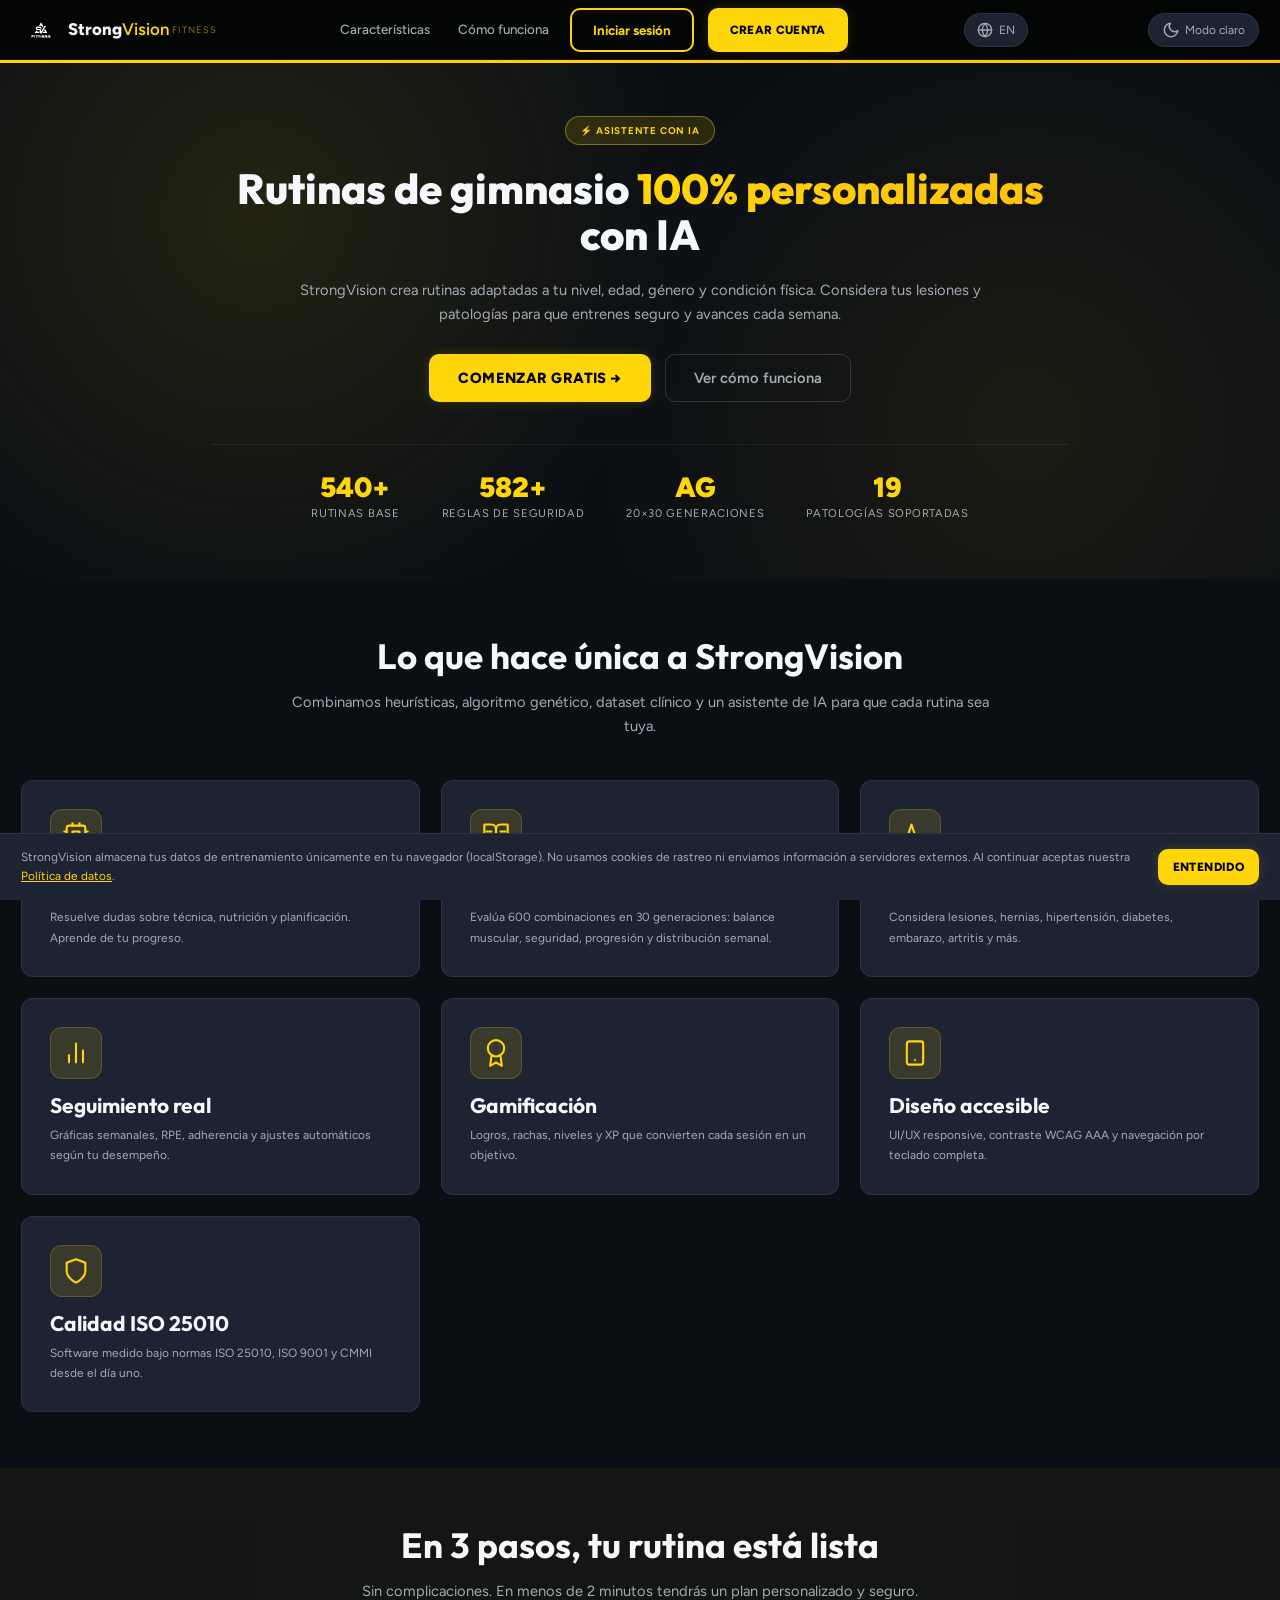
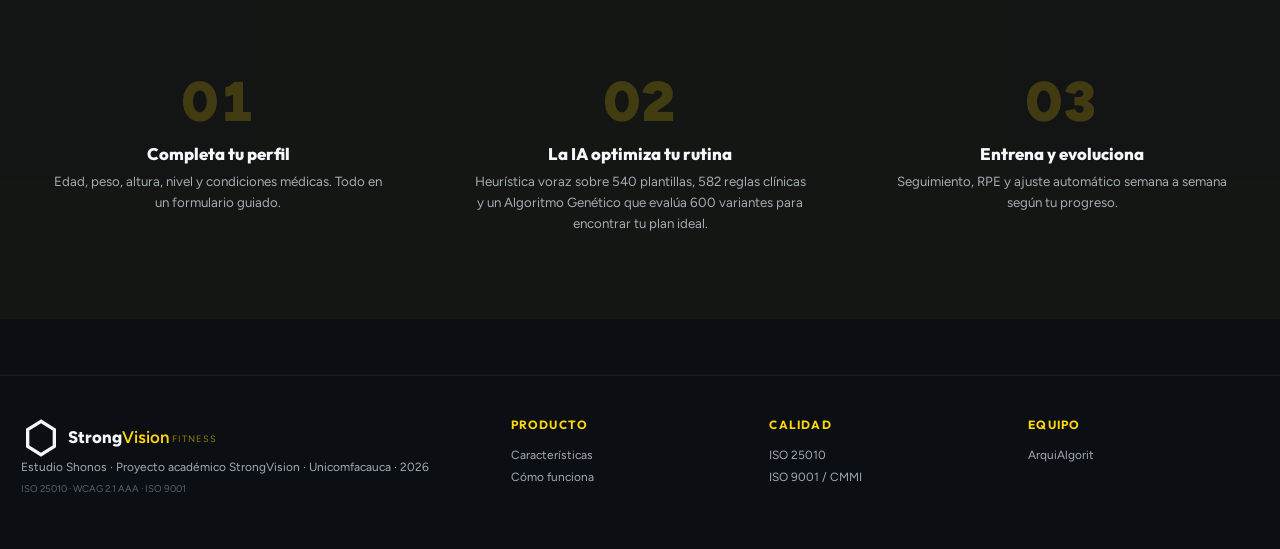
==== commit cf41c4a7: "fix: errores visuales movil" ====
--- a/pages/entrenamiento.html
+++ b/pages/entrenamiento.html
@@ -236,7 +236,7 @@
             </div>
             <h1>¡Sesión completada!</h1>
             <p style="color: var(--color-text-muted); margin-bottom: var(--sp-xl);">Excelente trabajo. Aquí está tu resumen.</p>
-            <div style="display: grid; grid-template-columns: repeat(auto-fit, minmax(140px, 1fr)); gap: var(--sp-md); margin-bottom: var(--sp-xl);">
+            <div class="res-stats-grid" style="display: grid; grid-template-columns: repeat(auto-fit, minmax(140px, 1fr)); gap: var(--sp-md); margin-bottom: var(--sp-xl);">
                 <div class="stat-card">
                     <div class="stat-label">Ejercicios</div>
                     <div class="stat-value"><span id="resEjercicios">0</span><small>/<span id="resTotal">0</span></small></div>
@@ -1275,6 +1275,32 @@
             border: 1px solid rgba(0,0,0,0.08) !important;
             box-shadow: 0 8px 32px rgba(0,0,0,0.10) !important;
         }
+
+        /* ── Mobile fixes ── */
+        @media (max-width: 768px) {
+            /* PROBLEMA 1: stats de resumen en 1 columna */
+            .res-stats-grid {
+                grid-template-columns: 1fr !important;
+            }
+
+            /* PROBLEMA 4: cards de días en 1 columna, sin overflow */
+            #diasSeleccion {
+                grid-template-columns: 1fr !important;
+            }
+            .dia-card {
+                padding: 1.25rem 1.25rem 1.1rem;
+            }
+
+            /* Reducir padding de pantallas de entrenamiento */
+            .training-screen {
+                padding: 1.5rem 1rem !important;
+            }
+
+            /* RPE buttons: wrappear si no caben */
+            .form-group > div[style*="display: flex"] {
+                flex-wrap: wrap;
+            }
+        }
     </style>
 
     <script src="../data/ejercicios-data.js"></script>
--- a/css/styles.css
+++ b/css/styles.css
@@ -867,8 +867,22 @@
 }
 
 /* =============================================
-   SECCIÓN: RESPONSIVE
-   ============================================= */
+   SECCIÓN: RESPONSIVE — Mobile First
+   Breakpoints: 360 | 480 | 768 | 1024 | 1280
+   ============================================= */
+
+/* ── 1280px → Desktop grande: asegurar 3 columnas en features ── */
+@media (min-width: 1280px) {
+  .features-grid { grid-template-columns: repeat(3, 1fr); }
+}
+
+/* ── 1024px → Desktop: apilar about-grid y footer 2 columnas ── */
+@media (max-width: 1024px) {
+  .about-grid { grid-template-columns: 1fr; gap: var(--sp-xl); }
+  .footer-grid { grid-template-columns: 1fr 1fr; gap: var(--sp-lg); }
+}
+
+/* ── 900px → Tablet: navbar collapsa, stats compactos ── */
 @media (max-width: 900px) {
   :root {
     --fs-4xl: 2.5rem;
@@ -894,16 +908,68 @@
     justify-content: center;
   }
   .menu-toggle { display: flex; }
-  .about-grid { grid-template-columns: 1fr; gap: var(--sp-xl); }
-  .footer-grid { grid-template-columns: 1fr 1fr; gap: var(--sp-lg); }
   .hero-stats { gap: var(--sp-lg); }
-}
-
-@media (max-width: 600px) {
-  :root { --fs-4xl: 2rem; }
+  .steps-grid { grid-template-columns: repeat(auto-fit, minmax(200px, 1fr)); }
+  .steps-flow { grid-template-columns: repeat(auto-fit, minmax(200px, 1fr)); }
+}
+
+/* ── 768px → Tablet pequeño ── */
+@media (max-width: 768px) {
+  :root {
+    --fs-4xl: 2.2rem;
+    --fs-3xl: 1.8rem;
+    --sp-3xl: 2.5rem;
+    --sp-2xl: 2rem;
+  }
+  .container { padding: 0 var(--sp-md); }
+  .section { padding: var(--sp-2xl) 0; }
+  .section-header { margin-bottom: var(--sp-xl); }
+  .quality-row { grid-template-columns: 90px 1fr 40px; gap: 0.5rem; }
+  .hero-stats { gap: var(--sp-md); }
+  .hero-stats strong { font-size: 1.6rem; }
+  .site-footer .container { flex-wrap: wrap; gap: var(--sp-sm); }
+}
+
+/* ── 480px → Móvil grande ── */
+@media (max-width: 480px) {
+  :root {
+    --fs-4xl: 1.9rem;
+    --fs-3xl: 1.5rem;
+    --sp-3xl: 2rem;
+    --sp-2xl: 1.5rem;
+  }
+  .container { padding: 0 var(--sp-md); }
   .hero-cta { flex-direction: column; align-items: stretch; }
+  .hero-cta .btn { width: 100%; justify-content: center; }
   .footer-grid { grid-template-columns: 1fr; }
-  .quality-row { grid-template-columns: 100px 1fr 40px; gap: var(--sp-sm); }
+  .quality-row { grid-template-columns: 80px 1fr 36px; gap: 0.4rem; font-size: var(--fs-xs); }
+  .hero-stats { flex-wrap: wrap; gap: var(--sp-sm); }
+  .hero-stats > div { flex: 1 1 40%; min-width: 100px; }
+  .hero-stats strong { font-size: 1.4rem; }
+  .features-grid { grid-template-columns: 1fr; }
+  .steps-grid { grid-template-columns: 1fr; }
+  .steps-flow { grid-template-columns: 1fr; }
+  .site-footer .container { flex-direction: column; text-align: center; }
+  .footer-meta { text-align: center; }
+  .section-header h2 { font-size: var(--fs-xl); }
+  .section-header p { font-size: var(--fs-base); }
+  .hero-subtitle { font-size: var(--fs-base); }
+  .about-lead { font-size: var(--fs-base); }
+}
+
+/* ── 360px → Móvil pequeño ── */
+@media (max-width: 360px) {
+  :root {
+    --fs-4xl: 1.65rem;
+    --fs-3xl: 1.3rem;
+  }
+  .nav-container { padding: 0 var(--sp-sm); }
+  .hero-badge { font-size: 0.6rem; padding: 0.3rem 0.7rem; }
+  .hero-subtitle { font-size: var(--fs-sm); }
+  .hero-stats > div { flex: 1 1 100%; text-align: center; }
+  .hero-stats strong { font-size: 1.25rem; }
+  .quality-row { grid-template-columns: 70px 1fr 32px; gap: 0.3rem; }
+  .quality-row span { font-size: 0.65rem; }
 }
 
 /* =============================================
--- a/css/auth.css
+++ b/css/auth.css
@@ -770,3 +770,65 @@
 }
 [data-theme="light"] #cookieBanner p { color: #555555; }
 [data-theme="light"] #cookieBanner p a { color: #b8920a; }
+
+/* =============================================
+   RESPONSIVE AUTH — Mobile First
+   Breakpoints: 360 | 480 | 768
+   ============================================= */
+
+/* ── 768px: modal ocupa mayor ancho ── */
+@media (max-width: 768px) {
+  .modal { padding: var(--sp-md); }
+  .modal-content {
+    max-width: min(480px, 95vw);
+    padding: 1.75rem;
+  }
+}
+
+/* ── 480px: modal casi full-width, formularios columna ── */
+@media (max-width: 480px) {
+  .modal { padding: var(--sp-sm); }
+  .modal-content {
+    max-width: 100%;
+    padding: 1.5rem;
+    border-radius: 12px;
+    max-height: 95vh;
+  }
+  .form-row { grid-template-columns: 1fr; gap: var(--sp-sm); }
+
+  /* Cookie banner: stack vertical */
+  #cookieBanner {
+    flex-direction: column;
+    align-items: flex-start;
+    gap: var(--sp-sm);
+    padding: var(--sp-md);
+  }
+  .cookie-actions { width: 100%; }
+  .cookie-actions .btn { flex: 1; }
+
+  /* Checkbox pills: wrap completo */
+  .checkbox-group, .radio-group { gap: var(--sp-xs); }
+  .checkbox-pill span, .radio-pill span { min-height: 40px; }
+
+  /* Pass rules: columna en móvil */
+  .pass-rules { grid-template-columns: 1fr; gap: 0.15rem; }
+
+  /* Legal block */
+  .legal-scroll-area { max-height: 130px; }
+  .legal-tab-btn { padding: 0.45rem 0.5rem; font-size: 0.68rem; }
+}
+
+/* ── 360px: modal borderless casi full ── */
+@media (max-width: 360px) {
+  .modal { padding: 0.375rem; }
+  .modal-content {
+    padding: 1.25rem;
+    border-radius: 10px;
+    max-height: 96vh;
+  }
+  .modal-content h2 { font-size: var(--fs-lg); padding-right: 36px; }
+  .modal-close { top: 0.75rem; right: 0.75rem; width: 30px; height: 30px; font-size: 1.1rem; }
+  .legal-check-row { gap: 0.4rem; }
+  .cookie-actions { flex-direction: column; }
+  .cookie-actions .btn { width: 100%; }
+}
--- a/css/dashboard.css
+++ b/css/dashboard.css
@@ -664,7 +664,7 @@
   text-decoration: none;
   border: none;
   white-space: nowrap;
-  min-height: 40px;
+  min-height: 44px;
 }
 .btn:disabled { opacity: 0.5; cursor: not-allowed; }
 
@@ -709,8 +709,8 @@
 }
 .btn-danger:hover:not(:disabled) { background: #cc2222; }
 
-.btn-sm { padding: 0.4rem 0.9rem; font-size: 0.8rem; min-height: 32px; }
-.btn-lg { padding: 0.9rem 2rem; font-size: 1rem; }
+.btn-sm { padding: 0.4rem 0.9rem; font-size: 0.8rem; min-height: 36px; }
+.btn-lg { padding: 0.9rem 2rem; font-size: 1rem; min-height: 48px; }
 .btn-block, .btn-full { width: 100%; }
 
 .btn.loading { opacity: 0.7; pointer-events: none; }
@@ -2680,3 +2680,163 @@
 [data-theme="light"] .checklist li { color: #555555; }
 [data-theme="light"] .checklist li::before { color: #888888; }
 [data-theme="light"] .checklist li.done { color: #111111; }
+
+/* =============================================
+   RESPONSIVE ADICIONAL — Mobile First
+   Breakpoints: 360 | 480 | 768 | 1024 | 1280
+   ============================================= */
+
+/* ── Canvases: responden al contenedor ── */
+canvas { max-width: 100%; }
+
+/* ── Tabla con scroll horizontal en móvil ── */
+.table-wrap {
+  overflow-x: auto;
+  -webkit-overflow-scrolling: touch;
+}
+
+/* ── 1024px: paneles siempre en columna desde tablet ── */
+@media (max-width: 1024px) {
+  .panels-row { grid-template-columns: 1fr; }
+  .bottom-row { grid-template-columns: 1fr; }
+  .dashboard-grid { grid-template-columns: 1fr; }
+}
+
+/* ── 768px: ajustes de topbar, tabs, dropdowns, modal ── */
+@media (max-width: 768px) {
+  /* PROBLEMA 3: topbar no desborda */
+  .app-topbar { overflow: hidden; }
+  .tb-left { flex: 1; min-width: 0; overflow: hidden; }
+  .tb-right { flex-shrink: 0; }
+
+  /* PROBLEMA 5: ocultar subtítulo del topbar en móvil */
+  .tb-left p { display: none; }
+
+  /* PROBLEMA 2: botón guardar/finalizar ancho completo */
+  .training-actions { width: 100%; }
+  .training-actions .btn { width: 100% !important; box-sizing: border-box; }
+
+  /* Tabs con scroll horizontal */
+  .dash-tabs-bar {
+    overflow-x: auto;
+    overflow-y: hidden;
+    -webkit-overflow-scrolling: touch;
+    scrollbar-width: none;
+    flex-wrap: nowrap;
+  }
+  .dash-tabs-bar::-webkit-scrollbar { display: none; }
+  .dash-tab-btn {
+    flex-shrink: 0;
+    padding: 0.75rem 0.9rem;
+    font-size: 0.82rem;
+  }
+
+  /* Dropdown notificaciones: limitar ancho en móvil */
+  .notif-dropdown {
+    width: min(300px, calc(100vw - 2rem));
+    right: -0.5rem;
+  }
+
+  /* Modal: 95 % de ancho en móvil */
+  .modal-content { max-width: min(480px, 95vw); }
+
+  /* User dropdown: anclar a la derecha */
+  .user-dropdown { right: 0; min-width: 180px; }
+
+  /* Topbar: títulos largos no overflow */
+  .tb-left h1 {
+    white-space: nowrap;
+    overflow: hidden;
+    text-overflow: ellipsis;
+    max-width: calc(100vw - 12rem);
+  }
+
+  /* Stat-grid 2 columnas en tablet */
+  .stat-grid { grid-template-columns: repeat(2, 1fr); }
+
+  /* Paneles stack en tablet */
+  .panels-row { grid-template-columns: 1fr; }
+  .bottom-row  { grid-template-columns: 1fr; }
+}
+
+/* ── 480px → Móvil grande ── */
+@media (max-width: 480px) {
+  /* Ejercicios en columna */
+  .ex-grid { grid-template-columns: 1fr; }
+
+  /* Ejercicio row: sin overflow en 3ª columna */
+  .ejercicio-row { grid-template-columns: 28px 1fr auto; gap: 0.45rem; }
+
+  /* Dash hero: título más pequeño */
+  .dash-hero h2 { font-size: var(--fs-xl); }
+  .dash-hero p  { font-size: var(--fs-sm); }
+
+  /* Acciones hero: columna */
+  .dash-hero-actions { flex-direction: column; }
+  .dash-hero-actions .btn { width: 100%; justify-content: center; }
+
+  /* Training */
+  .training-screen { padding: 1rem 0.75rem; }
+  .training-meta { gap: 0.75rem; }
+
+  /* Formularios: inputs 100 % */
+  .form-row { grid-template-columns: 1fr; }
+
+  /* Page header */
+  .page-header h1 { font-size: var(--fs-2xl); }
+
+  /* Tab btn más compacto */
+  .dash-tab-btn { padding: 0.65rem 0.75rem; font-size: 0.78rem; }
+
+  /* Botones bloque en móvil */
+  .training-actions .btn { width: 100%; }
+
+  /* Warmup chips: wrap libre */
+  .warmcool-grid { gap: 0.35rem; }
+  .wc-chip { flex: 1 1 auto; min-width: 120px; }
+
+  /* Gami-compact: compacto */
+  .gami-level { flex-direction: column; align-items: flex-start; gap: 0.25rem; }
+}
+
+/* ── 360px → Móvil pequeño ── */
+@media (max-width: 360px) {
+  /* Stat-grid: 1 columna para pantallas muy pequeñas */
+  .stat-grid { grid-template-columns: 1fr; }
+
+  /* Page container: menor padding */
+  .page-container { padding: 0.75rem; }
+
+  /* Training */
+  .training-exercise-name { font-size: var(--fs-xl); }
+  .timer-display { font-size: 2.5rem; }
+  .training-meta { gap: 0.5rem; }
+  .training-meta-item .value { font-size: var(--fs-xl); }
+
+  /* Topbar: ocultar nombre de app en pantallas muy chicas */
+  .tb-app-name { display: none; }
+  .tb-brand-bar { gap: 0.25rem; }
+
+  /* Topbar padding con hamburguesa */
+  .app-topbar { padding: 0 0.75rem 0 3.5rem; }
+
+  /* Dashboard hero */
+  .dash-hero { padding: 1rem; }
+  .dash-hero h2 { font-size: var(--fs-lg); }
+
+  /* Notif dropdown: casi full-width */
+  .notif-dropdown { width: calc(100vw - 1rem); right: -0.75rem; }
+
+  /* Modal casi full-width */
+  .modal-content { max-width: calc(100vw - 1rem); border-radius: 12px; }
+
+  /* Sidebar toggle bien posicionado */
+  #sidebarToggle { top: 12px; left: 10px; width: 38px; height: 38px; }
+
+  /* Ejercicio row más compacto */
+  .ejercicio-row { grid-template-columns: 26px 1fr auto; gap: 0.35rem; }
+  .ej-num { width: 26px; height: 26px; font-size: 0.55rem; }
+
+  /* Gami */
+  .logros-grid { grid-template-columns: repeat(auto-fill, minmax(65px, 1fr)); }
+}
